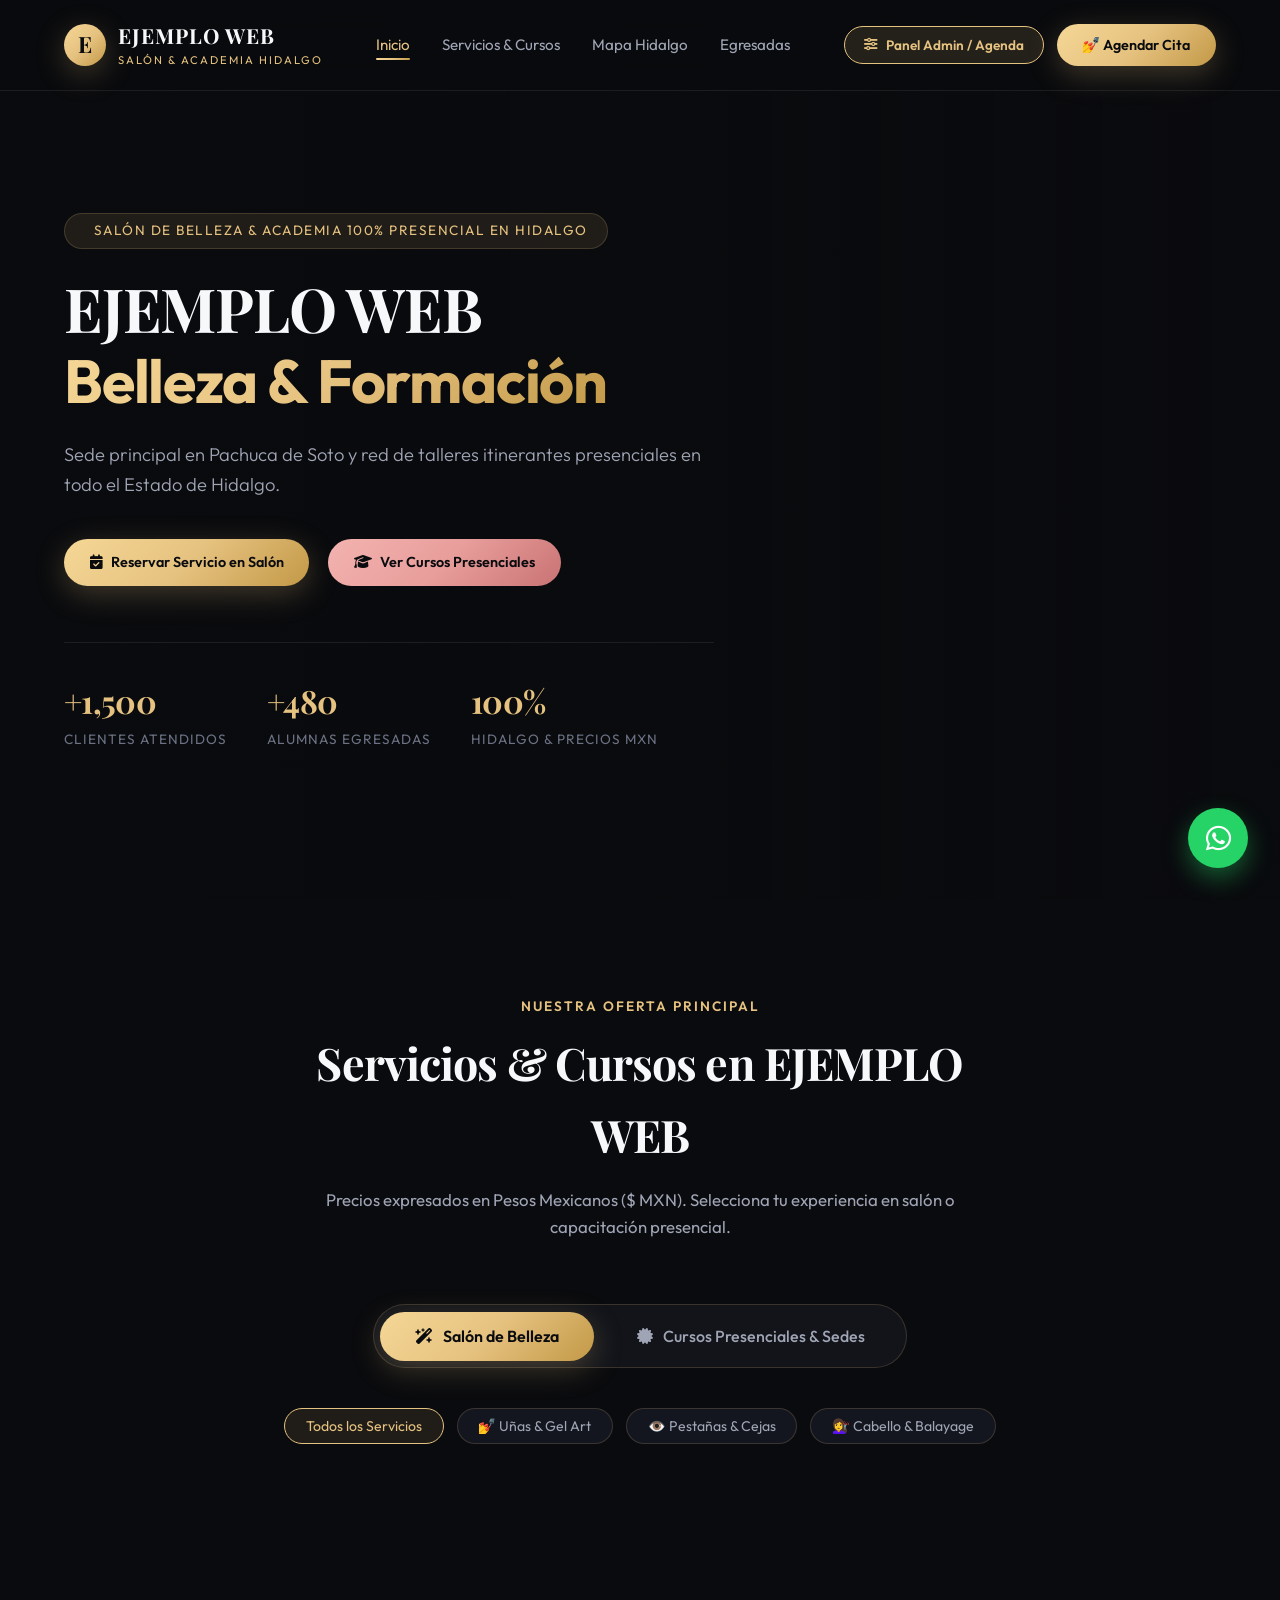
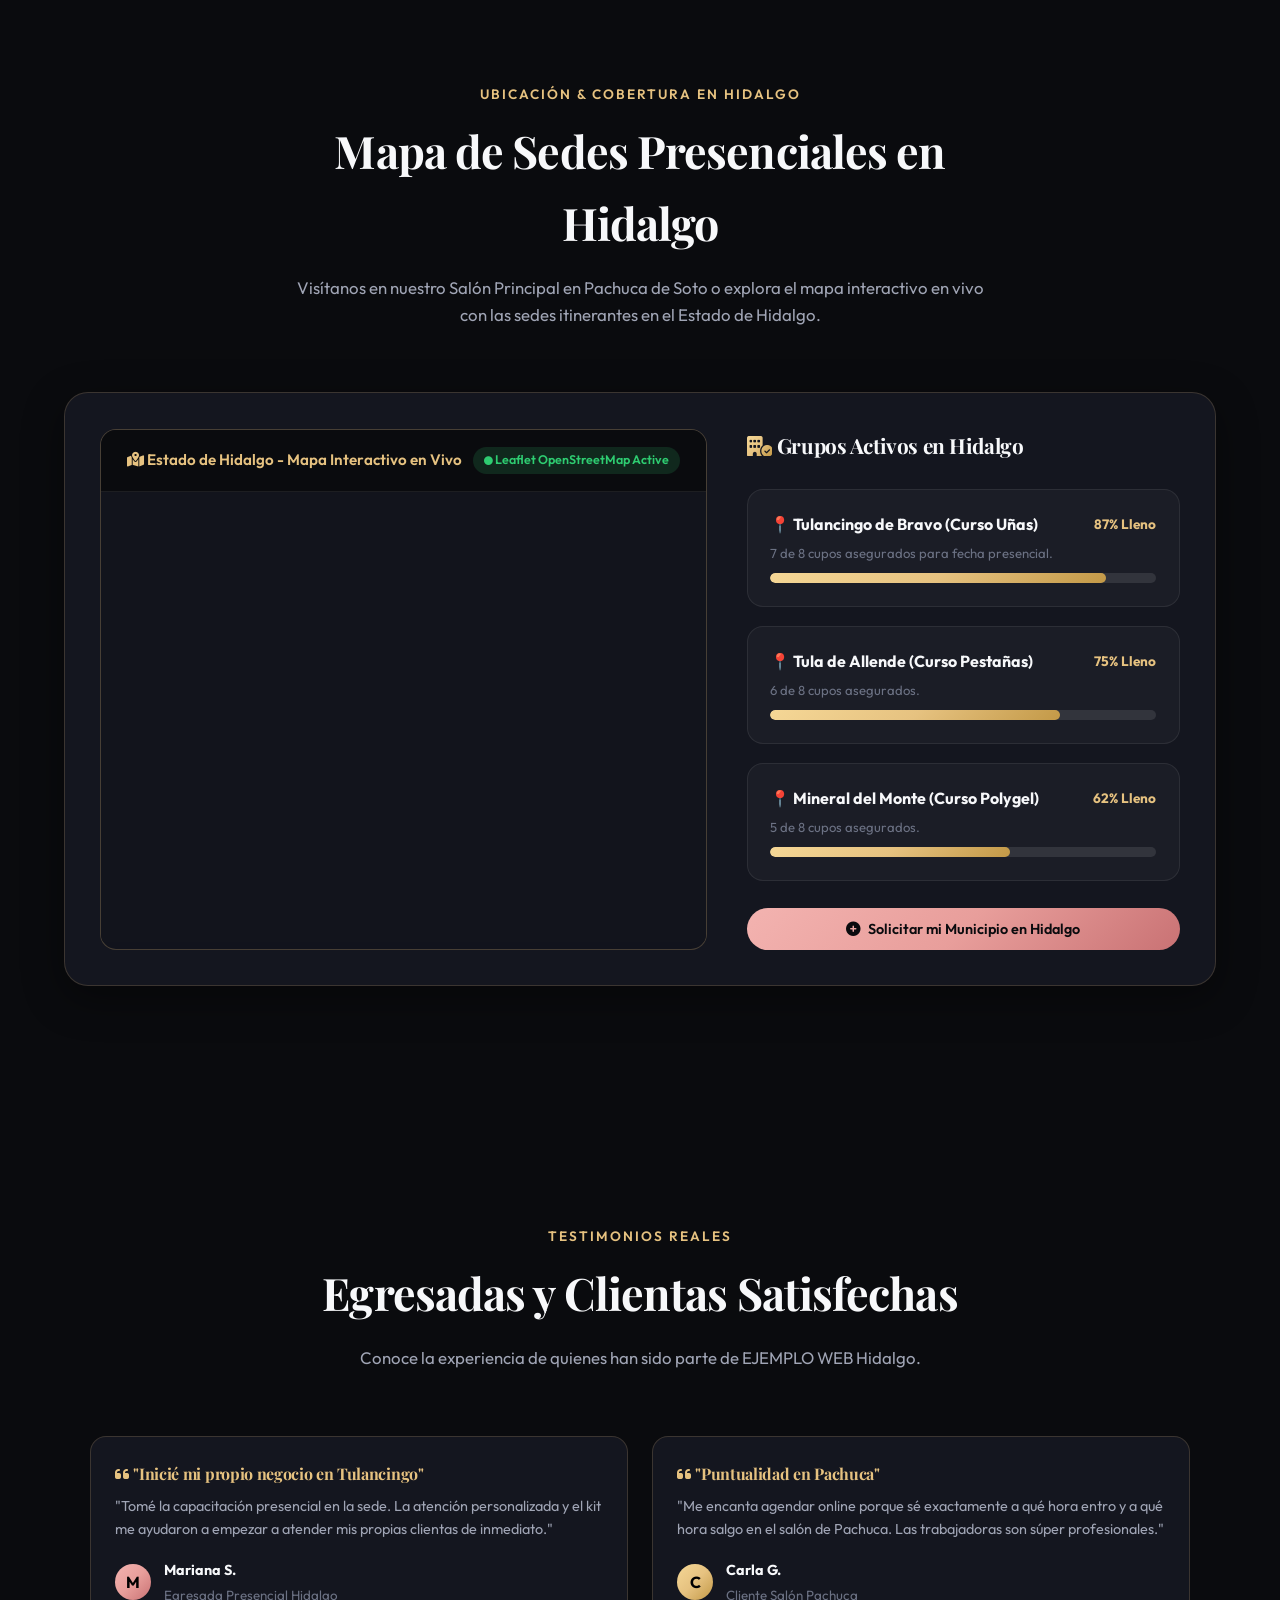
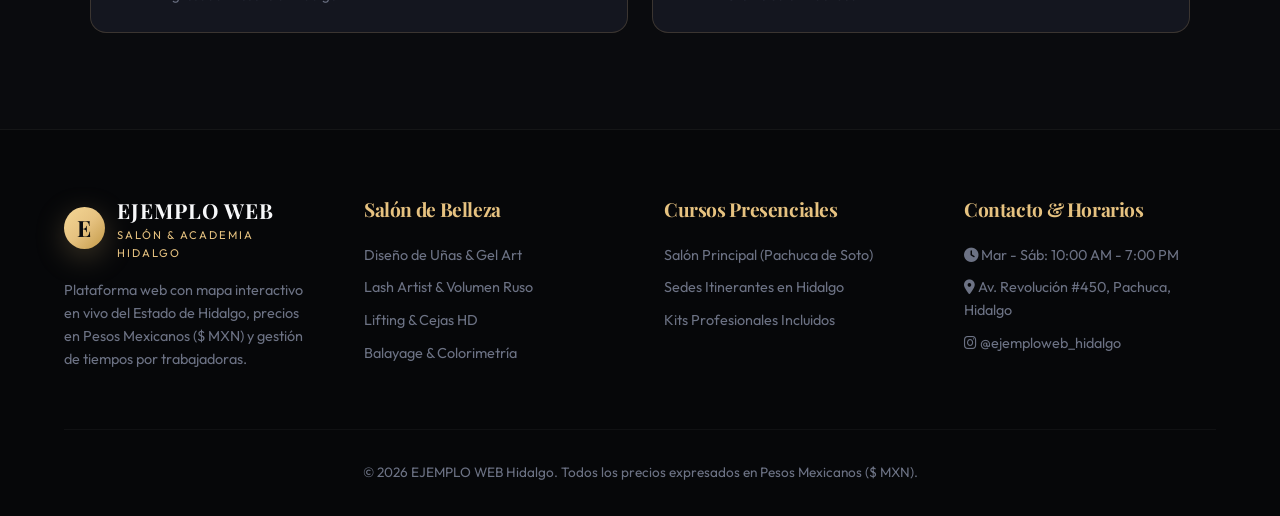
==== index.html @ 9071f8ea "Add files via upload" ====
<!DOCTYPE html>
<html lang="es">
<head>
  <meta charset="UTF-8">
  <meta name="viewport" content="width=device-width, initial-scale=1.0">
  <title>EJEMPLO WEB | Salón de Belleza & Academia Presencial en Hidalgo</title>
  <meta name="description" content="EJEMPLO WEB: Salón de belleza de alta gama, gestión de sucursales, trabajadoras por horarios y agenda autoadministrable en Hidalgo, México.">
  <link rel="stylesheet" href="styles.css">
  <!-- FontAwesome Icons -->
  <link rel="stylesheet" href="https://cdnjs.cloudflare.com/ajax/libs/font-awesome/6.4.0/css/all.min.css">
  <!-- Leaflet.js Real Interactive Maps -->
  <link rel="stylesheet" href="https://unpkg.com/leaflet@1.9.4/dist/leaflet.css" />
  <script src="https://unpkg.com/leaflet@1.9.4/dist/leaflet.js"></script>
</head>
<body>

  <!-- Header & Navigation -->
  <nav class="navbar">
    <a href="#" class="logo-container">
      <div class="logo-icon">E</div>
      <div class="logo-text">
        <span class="brand-name">EJEMPLO WEB</span>
        <span class="brand-sub">Salón & Academia Hidalgo</span>
      </div>
    </a>
    
    <ul class="nav-links">
      <li><a href="#experiencia" class="nav-link active">Inicio</a></li>
      <li><a href="#oferta" class="nav-link">Servicios & Cursos</a></li>
      <li><a href="#sedes" class="nav-link">Mapa Hidalgo</a></li>
      <li><a href="#galeria" class="nav-link">Egresadas</a></li>
    </ul>

    <div class="nav-actions">
      <button class="mode-toggle-btn" id="modeToggleBtn">
        <i class="fa-solid fa-sliders"></i> Panel Admin / Agenda
      </button>
      <button class="btn btn-gold" onclick="openBookModal()">💅 Agendar Cita</button>
    </div>
  </nav>

  <!-- Hero Section -->
  <section class="hero" id="experiencia">
    <div class="hero-overlay"></div>
    <div class="hero-content">
      <div class="hero-badge">
        <i class="fa-solid fa-sparkles"></i> Salón de Belleza & Academia 100% Presencial en Hidalgo
      </div>
      <h1 class="hero-title">EJEMPLO WEB <br><span class="text-gradient-gold">Belleza & Formación</span></h1>
      <p class="hero-subtitle">
        Sede principal en Pachuca de Soto y red de talleres itinerantes presenciales en todo el Estado de Hidalgo.
      </p>

      <div class="hero-buttons">
        <a href="#oferta" class="btn btn-gold" onclick="document.querySelector('[data-tab=\'tab-salon\']').click()">
          <i class="fa-solid fa-calendar-check"></i> Reservar Servicio en Salón
        </a>
        <a href="#oferta" class="btn btn-rose" onclick="document.querySelector('[data-tab=\'tab-cursos\']').click()">
          <i class="fa-solid fa-graduation-cap"></i> Ver Cursos Presenciales
        </a>
      </div>

      <div class="hero-stats">
        <div class="stat-item">
          <h3>+1,500</h3>
          <p>Clientes Atendidos</p>
        </div>
        <div class="stat-item">
          <h3>+480</h3>
          <p>Alumnas Egresadas</p>
        </div>
        <div class="stat-item">
          <h3>100%</h3>
          <p>Hidalgo & Precios MXN</p>
        </div>
      </div>
    </div>
  </section>

  <!-- Main Dual Content Section -->
  <section class="section" id="oferta">
    <div class="section-header">
      <span class="section-tag">Nuestra Oferta Principal</span>
      <h2 class="section-title">Servicios & Cursos en EJEMPLO WEB</h2>
      <p class="section-desc">Precios expresados en Pesos Mexicanos ($ MXN). Selecciona tu experiencia en salón o capacitación presencial.</p>
    </div>

    <!-- Dual Switcher Controls -->
    <div class="dual-switcher-container">
      <div class="dual-switcher">
        <button class="switch-btn active" data-tab="tab-salon">
          <i class="fa-solid fa-wand-magic-sparkles"></i> Salón de Belleza
        </button>
        <button class="switch-btn" data-tab="tab-cursos">
          <i class="fa-solid fa-certificate"></i> Cursos Presenciales & Sedes
        </button>
      </div>
    </div>

    <!-- Tab 1: Salón de Belleza -->
    <div class="tab-content active" id="tab-salon">
      
      <!-- Category Filters -->
      <div class="category-filters">
        <button class="filter-chip active" data-cat="all">Todos los Servicios</button>
        <button class="filter-chip" data-cat="unas">💅 Uñas & Gel Art</button>
        <button class="filter-chip" data-cat="pestanas">👁️ Pestañas & Cejas</button>
        <button class="filter-chip" data-cat="cabello">💇‍♀️ Cabello & Balayage</button>
      </div>

      <!-- Rendered Grid Container -->
      <div class="services-grid" id="servicesGridContainer"></div>
    </div>

    <!-- Tab 2: Cursos Presenciales & Sedes -->
    <div class="tab-content" id="tab-cursos">
      <div class="courses-grid">
        
        <!-- Course Card 1 -->
        <div class="course-card">
          <div class="course-thumb">
            <img src="images/course_nails.jpg" alt="Curso de Uñas Esculpidas">
            <span class="course-badge-presencial"><i class="fa-solid fa-users"></i> 100% Presencial</span>
          </div>
          <div class="course-content">
            <h3 class="course-title">Master en Uñas Esculpidas & Polygel</h3>
            <p class="course-desc">Aprende desde cero la estructura perfecta, manicura rusa, control de producto y nail art de tendencia con práctica en modelo real.</p>
            
            <ul class="course-features">
              <li><i class="fa-solid fa-check"></i> <strong>Inversión:</strong> $3,500 MXN (Incluye Kit Completo)</li>
              <li><i class="fa-solid fa-clock"></i> <strong>Duración:</strong> 2 Días (16 Horas intensivas)</li>
              <li><i class="fa-solid fa-certificate"></i> <strong>Certificado:</strong> Aval con validez curricular</li>
              <li><i class="fa-solid fa-location-dot"></i> <strong>Salón Pachuca:</strong> Próximo 12 y 13 de Agosto</li>
            </ul>

            <div class="course-footer">
              <div class="course-actions">
                <button class="btn btn-gold" onclick="openCourseModal('Master en Uñas Esculpidas & Polygel')">
                  <i class="fa-solid fa-ticket"></i> Reservar Salón
                </button>
                <button class="btn btn-outline" onclick="openCityModal()">
                  <i class="fa-solid fa-map-pin"></i> Pedir en mi Municipio
                </button>
              </div>
            </div>
          </div>
        </div>

        <!-- Course Card 2 -->
        <div class="course-card">
          <div class="course-thumb">
            <img src="images/course_lashes.jpg" alt="Masterclass Pestañas y Cejas">
            <span class="course-badge-presencial"><i class="fa-solid fa-users"></i> 100% Presencial</span>
          </div>
          <div class="course-content">
            <h3 class="course-title">Lash Artist & Brow Mastery</h3>
            <p class="course-desc">Técnica clásica 1 a 1, Volumen Ruso, visagismo de cejas y laminado. Práctica supervisada directamente por la instructora máster.</p>
            
            <ul class="course-features">
              <li><i class="fa-solid fa-check"></i> <strong>Inversión:</strong> $2,800 MXN (Incluye Kit Pro)</li>
              <li><i class="fa-solid fa-clock"></i> <strong>Duración:</strong> 1 Día intensivo (9 Horas)</li>
              <li><i class="fa-solid fa-certificate"></i> <strong>Certificado:</strong> Diploma de Especialización</li>
              <li><i class="fa-solid fa-location-dot"></i> <strong>Salón Pachuca:</strong> Próximo 19 de Agosto</li>
            </ul>

            <div class="course-footer">
              <div class="course-actions">
                <button class="btn btn-gold" onclick="openCourseModal('Lash Artist & Brow Mastery')">
                  <i class="fa-solid fa-ticket"></i> Reservar Salón
                </button>
                <button class="btn btn-outline" onclick="openCityModal()">
                  <i class="fa-solid fa-map-pin"></i> Pedir en mi Municipio
                </button>
              </div>
            </div>
          </div>
        </div>

      </div>

    </div>
  </section>

  <!-- Interactive Map Section -->
  <section class="section" id="sedes">
    <div class="section-header">
      <span class="section-tag">Ubicación & Cobertura en Hidalgo</span>
      <h2 class="section-title">Mapa de Sedes Presenciales en Hidalgo</h2>
      <p class="section-desc">Visítanos en nuestro Salón Principal en Pachuca de Soto o explora el mapa interactivo en vivo con las sedes itinerantes en el Estado de Hidalgo.</p>
    </div>

    <div class="sedes-container">
      <div class="map-visual-card">
        <div class="map-header-bar">
          <span style="font-weight: 600; font-size: 0.95rem; color: var(--accent-gold);">
            <i class="fa-solid fa-map-location-dot"></i> Estado de Hidalgo - Mapa Interactivo en Vivo
          </span>
          <span style="font-size: 0.78rem; background: rgba(46, 204, 113, 0.15); color: #2ecc71; padding: 0.2rem 0.7rem; border-radius: 999px; font-weight: 600;">
            <i class="fa-solid fa-circle" style="font-size: 0.55rem;"></i> Leaflet OpenStreetMap Active
          </span>
        </div>

        <div id="hidalgoMap"></div>
      </div>

      <div class="sedes-list-panel">
        <h3 style="font-size: 1.3rem; margin-bottom: 0.5rem;"><i class="fa-solid fa-building-circle-check text-gradient-gold"></i> Grupos Activos en Hidalgo</h3>
        
        <div class="sede-card-item">
          <div style="display: flex; justify-content: space-between; align-items: center;">
            <strong>📍 Tulancingo de Bravo (Curso Uñas)</strong>
            <span style="color: var(--accent-gold); font-size: 0.85rem; font-weight: 700;">87% Lleno</span>
          </div>
          <p style="font-size: 0.82rem; color: var(--text-muted); margin-top: 0.3rem;">7 de 8 cupos asegurados para fecha presencial.</p>
          <div class="progress-bar-bg">
            <div class="progress-bar-fill" style="width: 87%;"></div>
          </div>
        </div>

        <div class="sede-card-item">
          <div style="display: flex; justify-content: space-between; align-items: center;">
            <strong>📍 Tula de Allende (Curso Pestañas)</strong>
            <span style="color: var(--accent-gold); font-size: 0.85rem; font-weight: 700;">75% Lleno</span>
          </div>
          <p style="font-size: 0.82rem; color: var(--text-muted); margin-top: 0.3rem;">6 de 8 cupos asegurados.</p>
          <div class="progress-bar-bg">
            <div class="progress-bar-fill" style="width: 75%;"></div>
          </div>
        </div>

        <div class="sede-card-item">
          <div style="display: flex; justify-content: space-between; align-items: center;">
            <strong>📍 Mineral del Monte (Curso Polygel)</strong>
            <span style="color: var(--accent-gold); font-size: 0.85rem; font-weight: 700;">62% Lleno</span>
          </div>
          <p style="font-size: 0.82rem; color: var(--text-muted); margin-top: 0.3rem;">5 de 8 cupos asegurados.</p>
          <div class="progress-bar-bg">
            <div class="progress-bar-fill" style="width: 62%;"></div>
          </div>
        </div>

        <button class="btn btn-rose" onclick="openCityModal()" style="width: 100%; justify-content: center; margin-top: 0.5rem;">
          <i class="fa-solid fa-plus-circle"></i> Solicitar mi Municipio en Hidalgo
        </button>
      </div>
    </div>
  </section>

  <!-- Gallery / Egresadas Showcase -->
  <section class="section before-after-section" id="galeria">
    <div class="section-header">
      <span class="section-tag">Testimonios Reales</span>
      <h2 class="section-title">Egresadas y Clientas Satisfechas</h2>
      <p class="section-desc">Conoce la experiencia de quienes han sido parte de EJEMPLO WEB Hidalgo.</p>
    </div>

    <div style="display: grid; grid-template-columns: repeat(auto-fit, minmax(280px, 1fr)); gap: 1.5rem; max-width: 1100px; margin: 0 auto;">
      <div style="background: var(--bg-card); border-radius: 16px; padding: 1.5rem; border: 1px solid var(--border-light);">
        <h4 style="color: var(--accent-gold); margin-bottom: 0.5rem;"><i class="fa-solid fa-quote-left"></i> "Inicié mi propio negocio en Tulancingo"</h4>
        <p style="font-size: 0.9rem; color: var(--text-secondary); margin-bottom: 1rem;">"Tomé la capacitación presencial en la sede. La atención personalizada y el kit me ayudaron a empezar a atender mis propias clientas de inmediato."</p>
        <div style="display: flex; align-items: center; gap: 0.8rem;">
          <div style="width: 36px; height: 36px; border-radius: 50%; background: var(--gradient-rose); display: flex; align-items: center; justify-content: center; font-weight: bold; color: #000;">M</div>
          <div>
            <strong style="font-size: 0.9rem;">Mariana S.</strong><br>
            <small style="color: var(--text-muted);">Egresada Presencial Hidalgo</small>
          </div>
        </div>
      </div>

      <div style="background: var(--bg-card); border-radius: 16px; padding: 1.5rem; border: 1px solid var(--border-light);">
        <h4 style="color: var(--accent-gold); margin-bottom: 0.5rem;"><i class="fa-solid fa-quote-left"></i> "Puntualidad en Pachuca"</h4>
        <p style="font-size: 0.9rem; color: var(--text-secondary); margin-bottom: 1rem;">"Me encanta agendar online porque sé exactamente a qué hora entro y a qué hora salgo en el salón de Pachuca. Las trabajadoras son súper profesionales."</p>
        <div style="display: flex; align-items: center; gap: 0.8rem;">
          <div style="width: 36px; height: 36px; border-radius: 50%; background: var(--gradient-gold); display: flex; align-items: center; justify-content: center; font-weight: bold; color: #000;">C</div>
          <div>
            <strong style="font-size: 0.9rem;">Carla G.</strong><br>
            <small style="color: var(--text-muted);">Cliente Salón Pachuca</small>
          </div>
        </div>
      </div>
    </div>
  </section>

  <!-- AUTO-MANAGED ADMIN PANEL -->
  <div class="admin-panel-section" id="panelAdmin">
    
    <div class="admin-top-banner">
      <div>
        <span class="section-tag" style="margin-bottom: 0.2rem;">Panel de Control Autoadministrable</span>
        <h2><i class="fa-solid fa-chart-pie text-gradient-gold"></i> Dashboard Integral del Negocio</h2>
        <p>Control de citas, estado de sucursales, turnos de trabajadoras y configuración de catálogo de servicios.</p>
      </div>
      <button class="btn btn-gold" onclick="document.getElementById('modeToggleBtn').click()">
        <i class="fa-solid fa-store"></i> Regresar al Sitio Cliente
      </button>
    </div>

    <!-- Admin Stats Grid -->
    <div class="admin-stats-grid">
      <div class="admin-stat-card">
        <div class="stat-icon-box"><i class="fa-solid fa-calendar-check"></i></div>
        <div>
          <h3 id="adminTotalBookings">0</h3>
          <p style="font-size: 0.85rem; color: var(--text-muted);">Citas Agendadas</p>
        </div>
      </div>
      
      <div class="admin-stat-card">
        <div class="stat-icon-box"><i class="fa-solid fa-coins"></i></div>
        <div>
          <h3 id="adminTotalRevenue" style="color: var(--accent-gold);">$0 MXN</h3>
          <p style="font-size: 0.85rem; color: var(--text-muted);">Ingresos Estimados ($ MXN)</p>
        </div>
      </div>

      <div class="admin-stat-card">
        <div class="stat-icon-box"><i class="fa-solid fa-store"></i></div>
        <div>
          <h3 id="adminTotalSucursales" style="color: var(--accent-green);">0</h3>
          <p style="font-size: 0.85rem; color: var(--text-muted);">Sucursales Activas</p>
        </div>
      </div>

      <div class="admin-stat-card">
        <div class="stat-icon-box"><i class="fa-solid fa-users"></i></div>
        <div>
          <h3 id="adminTotalWorkers" style="color: #3498db;">0</h3>
          <p style="font-size: 0.85rem; color: var(--text-muted);">Trabajadoras Activas</p>
        </div>
      </div>

      <div class="admin-stat-card">
        <div class="stat-icon-box"><i class="fa-solid fa-wand-magic-sparkles"></i></div>
        <div>
          <h3 id="adminTotalServices" style="color: var(--accent-rose);">0</h3>
          <p style="font-size: 0.85rem; color: var(--text-muted);">Servicios Configurados</p>
        </div>
      </div>
    </div>

    <!-- Admin Layout Grid -->
    <div class="admin-grid-layout">
      
      <!-- Agenda Table Card (Date formatted dd/mm) -->
      <div class="admin-card-box">
        <div class="admin-card-header">
          <h3><i class="fa-solid fa-list-check text-gradient-gold"></i> Agenda Autoadministrable de Citas</h3>
          <span style="font-size: 0.85rem; color: var(--text-muted);"><i class="fa-solid fa-shield-halved"></i> Prevención de empalmes activada</span>
        </div>

        <div class="table-responsive">
          <table class="admin-table">
            <thead>
              <tr>
                <th>Cliente</th>
                <th>Sucursal</th>
                <th>Servicio</th>
                <th>Fecha (DD/MM)</th>
                <th>Horario & Duración</th>
                <th>Trabajadora Asignada</th>
                <th>Cambiar Estatus</th>
                <th>Eliminar</th>
              </tr>
            </thead>
            <tbody id="adminAgendaTableBody">
              <!-- Rendered dynamically -->
            </tbody>
          </table>
        </div>
      </div>

      <!-- Sucursales Section (WITHOUT Phone Number) -->
      <div class="admin-card-box">
        <div class="admin-card-header">
          <h3><i class="fa-solid fa-store text-gradient-gold"></i> Red de Sucursales (Editables en Tiempo Real)</h3>
          <span style="font-size: 0.85rem; color: var(--text-muted);">Indicador Abierto / Cerrado en Vivo</span>
        </div>

        <div class="table-responsive" style="margin-bottom: 2.5rem;">
          <table class="admin-table">
            <thead>
              <tr>
                <th>ID</th>
                <th>Nombre Sucursal</th>
                <th>Domicilio</th>
                <th>Horario Atención</th>
                <th>Encargada</th>
                <th>Horario Vivo</th>
                <th>Estatus</th>
                <th>Eliminar</th>
              </tr>
            </thead>
            <tbody id="adminSucursalesTableBody">
              <!-- Rendered dynamically -->
            </tbody>
          </table>
        </div>

        <!-- Form Directly Below Red de Sucursales (WITHOUT Phone Field) -->
        <h4 style="margin-bottom: 1rem; color: var(--accent-gold);"><i class="fa-solid fa-plus-circle"></i> Registrar Nueva Sucursal</h4>
        <form id="newBranchForm" style="display: grid; grid-template-columns: repeat(auto-fit, minmax(200px, 1fr)); gap: 1.2rem;">
          <div class="form-group">
            <label>Nombre de la Sucursal</label>
            <input type="text" class="form-control" id="newBranchName" placeholder="Ej. Sucursal Pachuca Sur" required>
          </div>

          <div class="form-group">
            <label>Domicilio Completo</label>
            <input type="text" class="form-control" id="newBranchAddress" placeholder="Calle, Número, Col. Centro, Pachuca" required>
          </div>

          <div class="form-group">
            <label>Hora Apertura</label>
            <input type="text" class="form-control" id="newBranchOpen" value="10:00" placeholder="10:00" required>
          </div>

          <div class="form-group">
            <label>Hora Cierre</label>
            <input type="text" class="form-control" id="newBranchClose" value="19:00" placeholder="19:00" required>
          </div>

          <div class="form-group">
            <label>Encargada / Gerente</label>
            <input type="text" class="form-control" id="newBranchManager" placeholder="Nombre de encargada" required>
          </div>

          <div class="form-group" style="grid-column: 1 / -1;">
            <button type="submit" class="btn btn-gold" style="width: 100%; justify-content: center;">
              <i class="fa-solid fa-floppy-disk"></i> Guardar Nueva Sucursal
            </button>
          </div>
        </form>
      </div>

      <!-- Workers Management Section (WITH 7 Days Checkboxes) -->
      <div class="admin-card-box">
        <div class="admin-card-header">
          <h3><i class="fa-solid fa-users-gear text-gradient-rose"></i> Equipo de Trabajadoras (Casillas de Días & Horarios)</h3>
          <span style="font-size: 0.85rem; color: var(--text-muted);">Reasignación Automática de Citas</span>
        </div>

        <div class="table-responsive" style="margin-bottom: 2.5rem;">
          <table class="admin-table">
            <thead>
              <tr>
                <th>ID</th>
                <th>Nombre Trabajadora</th>
                <th>Días Disponibles (Marca las casillas)</th>
                <th>Turno de Trabajo</th>
                <th>Estatus</th>
                <th>Eliminar</th>
              </tr>
            </thead>
            <tbody id="adminWorkersTableBody">
              <!-- Rendered dynamically -->
            </tbody>
          </table>
        </div>

        <!-- Form Directly Below Workers Table (WITH 7 Days Checkboxes) -->
        <h4 style="margin-bottom: 1rem; color: var(--accent-gold);"><i class="fa-solid fa-user-plus"></i> Registrar Nueva Trabajadora</h4>
        <form id="newWorkerForm" style="display: grid; grid-template-columns: repeat(auto-fit, minmax(200px, 1fr)); gap: 1.2rem;">
          <div class="form-group">
            <label>Nombre Completo</label>
            <input type="text" class="form-control" id="newWorkerName" placeholder="Ej. Ana Martínez" required>
          </div>

          <div class="form-group" style="grid-column: span 2;">
            <label>Días Disponibles (Selecciona los días)</label>
            <div class="days-checkbox-group">
              <label class="day-checkbox-item"><input type="checkbox" id="newW_day_lun"> Lun</label>
              <label class="day-checkbox-item"><input type="checkbox" id="newW_day_mar" checked> Mar</label>
              <label class="day-checkbox-item"><input type="checkbox" id="newW_day_mie" checked> Mié</label>
              <label class="day-checkbox-item"><input type="checkbox" id="newW_day_jue" checked> Jue</label>
              <label class="day-checkbox-item"><input type="checkbox" id="newW_day_vie" checked> Vie</label>
              <label class="day-checkbox-item"><input type="checkbox" id="newW_day_sab" checked> Sáb</label>
              <label class="day-checkbox-item"><input type="checkbox" id="newW_day_dom"> Dom</label>
            </div>
          </div>
          
          <div class="form-group">
            <label>Hora Inicio Turno</label>
            <input type="text" class="form-control" id="newWorkerStart" value="10:00" placeholder="10:00" required>
          </div>

          <div class="form-group">
            <label>Hora Fin Turno</label>
            <input type="text" class="form-control" id="newWorkerEnd" value="19:00" placeholder="19:00" required>
          </div>

          <div class="form-group" style="grid-column: 1 / -1;">
            <button type="submit" class="btn btn-gold" style="width: 100%; justify-content: center;">
              <i class="fa-solid fa-floppy-disk"></i> Guardar Trabajadora
            </button>
          </div>
        </form>
      </div>

      <!-- Service Configuration Box -->
      <div class="admin-card-box">
        <div class="admin-card-header">
          <h3><i class="fa-solid fa-sliders text-gradient-gold"></i> Configuración Integral de Servicios & Mostrar/Ocultar</h3>
          <span style="font-size: 0.85rem; color: var(--text-muted);">Asignación de personal por servicio</span>
        </div>

        <p style="font-size: 0.88rem; color: var(--text-secondary); margin-bottom: 1.5rem;">
          Marca qué trabajadoras están capacitadas para realizar cada servicio. El sistema evaluará su disponibilidad y reasignará automáticamente las citas. Utiliza el botón <strong>Mostrar / Ocultar</strong> para cambiar la visibilidad del servicio en el sitio cliente.
        </p>

        <div class="table-responsive" style="margin-bottom: 2.5rem;">
          <table class="admin-table">
            <thead>
              <tr>
                <th>Servicio</th>
                <th>Precio ($ MXN)</th>
                <th>Duración (Min)</th>
                <th>Trabajadoras Asignadas</th>
                <th>Visibilidad</th>
                <th>Eliminar</th>
              </tr>
            </thead>
            <tbody id="adminServicesTableBody">
              <!-- Rendered dynamically -->
            </tbody>
          </table>
        </div>

        <!-- Form to Add New Service -->
        <h4 style="margin-bottom: 1rem; color: var(--accent-gold);"><i class="fa-solid fa-plus-circle"></i> Agregar Nuevo Servicio al Catálogo</h4>
        <form id="newServiceForm" style="display: grid; grid-template-columns: repeat(auto-fit, minmax(200px, 1fr)); gap: 1.2rem;">
          <div class="form-group">
            <label>Nombre del Servicio</label>
            <input type="text" class="form-control" id="newSrvName" placeholder="Ej. Pedicura Spa VIP" required>
          </div>

          <div class="form-group">
            <label>Categoría</label>
            <select class="form-control" id="newSrvCategory" required>
              <option value="unas">💅 Uñas & Gel Art</option>
              <option value="pestanas">👁️ Pestañas & Cejas</option>
              <option value="cabello">💇‍♀️ Cabello & Balayage</option>
            </select>
          </div>
          
          <div class="form-group">
            <label>Precio ($ MXN)</label>
            <input type="number" class="form-control" id="newSrvPrice" placeholder="500" required>
          </div>

          <div class="form-group">
            <label>Duración (Minutos)</label>
            <input type="number" class="form-control" id="newSrvDuration" placeholder="60" required>
          </div>

          <div class="form-group">
            <label>Emoji / Icono</label>
            <input type="text" class="form-control" id="newSrvIcon" value="💅" required>
          </div>

          <div class="form-group" style="grid-column: 1 / -1;">
            <button type="submit" class="btn btn-gold" style="width: 100%; justify-content: center;">
              <i class="fa-solid fa-floppy-disk"></i> Guardar Nuevo Servicio
            </button>
          </div>
        </form>

      </div>

    </div>
  </div>

  <!-- Modal 1: Agendar Cita en Salón -->
  <div class="modal-overlay" id="bookModal">
    <div class="modal-card">
      <button class="modal-close">&times;</button>
      <div class="modal-header">
        <h3 class="text-gradient-gold">Agendar Cita en Salón ($ MXN)</h3>
        <p>El sistema asigna automáticamente a una trabajadora libre especializada en tu servicio.</p>
      </div>

      <form id="appointmentForm">
        <div class="form-group">
          <label>Nombre Completo</label>
          <input type="text" class="form-control" id="clientName" placeholder="Tu nombre" required>
        </div>

        <div class="form-group">
          <label>Selecciona Sucursal</label>
          <select class="form-control" id="branchSelect" required>
            <!-- Populated dynamically -->
          </select>
        </div>

        <div class="form-group">
          <label>Servicio Deseado (Precios en $ MXN)</label>
          <select class="form-control" id="serviceSelect" required>
            <!-- Populated dynamically -->
          </select>
        </div>

        <div class="form-group">
          <label>Fecha de la Cita</label>
          <input type="date" class="form-control" id="appointmentDate" required>
        </div>

        <div class="form-group">
          <label>Horarios Disponibles:</label>
          <div class="time-slot-picker" id="timeSlotsContainer">
            <!-- Rendered dynamically -->
          </div>
        </div>

        <button type="submit" class="btn btn-gold" style="width: 100%; justify-content: center; margin-top: 1.5rem;">
          <i class="fa-brands fa-whatsapp"></i> Confirmar Cita por WhatsApp
        </button>
      </form>
    </div>
  </div>

  <!-- Modal 2: Reservar Cupo Curso Presencial -->
  <div class="modal-overlay" id="courseModal">
    <div class="modal-card">
      <button class="modal-close">&times;</button>
      <div class="modal-header">
        <h3 class="text-gradient-gold">Reserva de Cupo Presencial (Hidalgo)</h3>
        <p>Asegura tu lugar en nuestros talleres prácticos en el Estado de Hidalgo.</p>
      </div>

      <form id="courseForm">
        <div class="form-group">
          <label>Nombre de la Estudiante</label>
          <input type="text" class="form-control" id="studentName" placeholder="Tu nombre completo" required>
        </div>

        <div class="form-group">
          <label>Curso de Interés</label>
          <select class="form-control" id="courseSelect" required>
            <option value="Master en Uñas Esculpidas & Polygel ($3,500 MXN)">Master en Uñas Esculpidas & Polygel ($3,500 MXN)</option>
            <option value="Lash Artist & Brow Mastery ($2,800 MXN)">Lash Artist & Brow Mastery ($2,800 MXN)</option>
          </select>
        </div>

        <div class="form-group">
          <label>Ubicación / Sede en Hidalgo</label>
          <select class="form-control" id="courseLocationSelect" required>
            <option value="Salón Principal Pachuca">Salón Principal Pachuca</option>
            <option value="Sede Tulancingo, Hgo.">Sede Tulancingo, Hgo.</option>
            <option value="Sede Tula de Allende, Hgo.">Sede Tula de Allende, Hgo.</option>
            <option value="Sede Mineral del Monte, Hgo.">Sede Mineral del Monte, Hgo.</option>
          </select>
        </div>

        <button type="submit" class="btn btn-gold" style="width: 100%; justify-content: center; margin-top: 1rem;">
          <i class="fa-brands fa-whatsapp"></i> Apartar Lugar por WhatsApp
        </button>
      </form>
    </div>
  </div>

  <!-- Modal 3: Solicitar Sede en Otra Ciudad -->
  <div class="modal-overlay" id="cityModal">
    <div class="modal-card">
      <button class="modal-close">&times;</button>
      <div class="modal-header">
        <h3 class="text-gradient-rose">Solicitar Curso en Mi Municipio (Hidalgo)</h3>
        <p>Llevamos la formación 100% presencial de EJEMPLO WEB a tu localidad.</p>
      </div>

      <form id="cityForm">
        <div class="form-group">
          <label>Tu Nombre</label>
          <input type="text" class="form-control" id="reqName" placeholder="Nombre completo" required>
        </div>

        <div class="form-group">
          <label>Municipio o Localidad en Hidalgo</label>
          <input type="text" class="form-control" id="reqCity" placeholder="Ej. Tulancingo / Tula / Mineral de la Reforma / Actopan" required>
        </div>

        <div class="form-group">
          <label>Curso que deseas</label>
          <select class="form-control" id="reqCourseSelect" required>
            <option value="Master en Uñas Esculpidas">Master en Uñas Esculpidas</option>
            <option value="Lash Artist & Brow Mastery">Lash Artist & Brow Mastery</option>
          </select>
        </div>

        <div class="form-group">
          <label>Número de personas interesadas (Aprox)</label>
          <select class="form-control" id="reqGroupSize" required>
            <option value="1 a 3 personas">Solo yo / 1 a 3 amigas</option>
            <option value="4 a 6 personas">Grupo de 4 a 6 personas</option>
            <option value="7+ personas">Grupo grande (7+ personas)</option>
          </select>
        </div>

        <button type="submit" class="btn btn-rose" style="width: 100%; justify-content: center; margin-top: 1rem;">
          <i class="fa-solid fa-paper-plane"></i> Enviar Solicitud de Grupo
        </button>
      </form>
    </div>
  </div>

  <!-- Floating WhatsApp Widget -->
  <div class="whatsapp-widget">
    <div class="wa-menu" id="waMenu">
      <a href="#" class="wa-option" onclick="openBookModal()">
        <i class="fa-solid fa-spa"></i> Agendar Cita en Pachuca ($ MXN)
      </a>
      <a href="#" class="wa-option" onclick="openCourseModal()">
        <i class="fa-solid fa-graduation-cap"></i> Información Cursos Presenciales
      </a>
      <a href="#" class="wa-option" onclick="openCityModal()">
        <i class="fa-solid fa-location-dot"></i> Solicitar Curso en mi Municipio
      </a>
    </div>
    <button class="wa-btn" id="waBtn" title="Contacto WhatsApp">
      <i class="fa-brands fa-whatsapp"></i>
    </button>
  </div>

  <!-- Toast Notification Container -->
  <div class="toast" id="toastNotification">
    <i class="fa-solid fa-circle-check text-gradient-gold" style="font-size: 1.4rem;"></i>
    <span id="toastMessage">¡Acción realizada con éxito!</span>
  </div>

  <!-- Footer -->
  <footer>
    <div class="footer-grid">
      <div class="footer-col">
        <a href="#" class="logo-container" style="margin-bottom: 1rem;">
          <div class="logo-icon">E</div>
          <div class="logo-text">
            <span class="brand-name">EJEMPLO WEB</span>
            <span class="brand-sub">Salón & Academia Hidalgo</span>
          </div>
        </a>
        <p>Plataforma web con mapa interactivo en vivo del Estado de Hidalgo, precios en Pesos Mexicanos ($ MXN) y gestión de tiempos por trabajadoras.</p>
      </div>

      <div class="footer-col">
        <h4>Salón de Belleza</h4>
        <ul>
          <li>Diseño de Uñas & Gel Art</li>
          <li>Lash Artist & Volumen Ruso</li>
          <li>Lifting & Cejas HD</li>
          <li>Balayage & Colorimetría</li>
        </ul>
      </div>

      <div class="footer-col">
        <h4>Cursos Presenciales</h4>
        <ul>
          <li>Salón Principal (Pachuca de Soto)</li>
          <li>Sedes Itinerantes en Hidalgo</li>
          <li>Kits Profesionales Incluidos</li>
        </ul>
      </div>

      <div class="footer-col">
        <h4>Contacto & Horarios</h4>
        <p><i class="fa-solid fa-clock"></i> Mar - Sáb: 10:00 AM - 7:00 PM</p>
        <p><i class="fa-solid fa-location-dot"></i> Av. Revolución #450, Pachuca, Hidalgo</p>
        <p><i class="fa-brands fa-instagram"></i> @ejemploweb_hidalgo</p>
      </div>
    </div>

    <div class="footer-bottom">
      <p>&copy; 2026 EJEMPLO WEB Hidalgo. Todos los precios expresados en Pesos Mexicanos ($ MXN).</p>
    </div>
  </footer>

  <script src="app.js"></script>
</body>
</html>
---- styles.css ----
/* Modern Luxury Beauty Salon & Academy Design System - EJEMPLO WEB (HIDALGO, MÉXICO) */
@import url('https://fonts.googleapis.com/css2?family=Outfit:wght@300;400;500;600;700&family=Playfair+Display:ital,wght@0,500;0,600;0,700;1,400&display=swap');

:root {
  --bg-primary: #0A0B0E;
  --bg-secondary: #12141A;
  --bg-card: rgba(22, 25, 35, 0.88);
  --bg-card-hover: rgba(30, 34, 48, 0.95);
  
  --accent-gold: #E6C280;
  --accent-gold-light: #F4E2BD;
  --accent-rose: #E89E9B;
  --accent-purple: #9D84B7;
  --accent-green: #2ecc71;
  --accent-red: #e74c3c;
  --accent-blue: #3498db;
  --accent-yellow: #f1c40f;
  
  --text-primary: #F7F8FA;
  --text-secondary: #A0A5B5;
  --text-muted: #6C7284;
  
  --border-light: rgba(230, 194, 128, 0.18);
  --border-glow: rgba(230, 194, 128, 0.4);
  
  --gradient-gold: linear-gradient(135deg, #F5D796 0%, #E6C280 50%, #C39947 100%);
  --gradient-rose: linear-gradient(135deg, #F3B3B0 0%, #E89E9B 50%, #C97274 100%);
  --gradient-dark: linear-gradient(180deg, rgba(10, 11, 14, 0.6) 0%, rgba(10, 11, 14, 0.95) 100%);
  
  --font-heading: 'Playfair Display', serif;
  --font-body: 'Outfit', sans-serif;
  
  --shadow-card: 0 12px 40px rgba(0, 0, 0, 0.4);
  --shadow-gold: 0 8px 30px rgba(230, 194, 128, 0.25);
  --radius-sm: 8px;
  --radius-md: 16px;
  --radius-lg: 24px;
  --radius-pill: 9999px;
  --transition: all 0.3s cubic-bezier(0.4, 0, 0.2, 1);
}

* {
  margin: 0;
  padding: 0;
  box-sizing: border-box;
  font-family: var(--font-body);
}

body {
  background-color: var(--bg-primary);
  color: var(--text-primary);
  line-height: 1.6;
  overflow-x: hidden;
}

/* Custom Scrollbar */
::-webkit-scrollbar {
  width: 8px;
  height: 8px;
}
::-webkit-scrollbar-track {
  background: var(--bg-primary);
}
::-webkit-scrollbar-thumb {
  background: rgba(230, 194, 128, 0.3);
  border-radius: 4px;
}
::-webkit-scrollbar-thumb:hover {
  background: var(--accent-gold);
}

/* Typography */
h1, h2, h3, h4 {
  font-family: var(--font-heading);
  letter-spacing: -0.02em;
}

.text-gradient-gold {
  background: var(--gradient-gold);
  -webkit-background-clip: text;
  -webkit-text-fill-color: transparent;
}

.text-gradient-rose {
  background: var(--gradient-rose);
  -webkit-background-clip: text;
  -webkit-text-fill-color: transparent;
}

/* Fix Dropdown Select & Options High Contrast */
select.form-control, select {
  background-color: #161824 !important;
  color: #F7F8FA !important;
  border: 1px solid var(--border-light) !important;
  border-radius: var(--radius-sm) !important;
  padding: 0.85rem 1.1rem !important;
  appearance: none;
  background-image: url("data:image/svg+xml;charset=UTF-8,%3csvg xmlns='http://www.w3.org/2000/svg' viewBox='0 0 24 24' fill='none' stroke='%23E6C280' stroke-width='2' stroke-linecap='round' stroke-linejoin='round'%3e%3cpolyline points='6 9 12 15 18 9'%3e%3c/polyline%3e%3c/svg%3e") !important;
  background-repeat: no-repeat !important;
  background-position: right 1rem center !important;
  background-size: 1.2em !important;
  cursor: pointer;
}

select.form-control option {
  background-color: #161824 !important;
  color: #F7F8FA !important;
  padding: 0.8rem;
}

select.form-control option:hover, select.form-control option:checked {
  background-color: #252A3B !important;
  color: var(--accent-gold) !important;
}

/* Header & Navbar */
.navbar {
  position: fixed;
  top: 0;
  left: 0;
  width: 100%;
  z-index: 1000;
  padding: 1.2rem 4rem;
  display: flex;
  justify-content: space-between;
  align-items: center;
  background: rgba(10, 11, 14, 0.92);
  backdrop-filter: blur(16px);
  border-bottom: 1px solid rgba(255, 255, 255, 0.08);
  transition: var(--transition);
}

.navbar.scrolled {
  padding: 0.8rem 4rem;
  box-shadow: 0 10px 30px rgba(0, 0, 0, 0.8);
}

.logo-container {
  display: flex;
  align-items: center;
  gap: 0.75rem;
  text-decoration: none;
}

.logo-icon {
  width: 42px;
  height: 42px;
  background: var(--gradient-gold);
  border-radius: 50%;
  display: flex;
  align-items: center;
  justify-content: center;
  font-family: var(--font-heading);
  font-weight: 700;
  font-size: 1.4rem;
  color: #0A0B0E;
  box-shadow: var(--shadow-gold);
}

.logo-text {
  display: flex;
  flex-direction: column;
}

.brand-name {
  font-family: var(--font-heading);
  font-size: 1.3rem;
  font-weight: 700;
  color: var(--text-primary);
  letter-spacing: 1px;
}

.brand-sub {
  font-size: 0.7rem;
  color: var(--accent-gold);
  text-transform: uppercase;
  letter-spacing: 2px;
}

.nav-links {
  display: flex;
  gap: 2rem;
  list-style: none;
  align-items: center;
}

.nav-link {
  color: var(--text-secondary);
  text-decoration: none;
  font-weight: 400;
  font-size: 0.95rem;
  transition: var(--transition);
  position: relative;
}

.nav-link:hover, .nav-link.active {
  color: var(--accent-gold);
}

.nav-link.active::after {
  content: '';
  position: absolute;
  bottom: -6px;
  left: 0;
  width: 100%;
  height: 2px;
  background: var(--gradient-gold);
  border-radius: 2px;
}

.nav-actions {
  display: flex;
  gap: 0.8rem;
  align-items: center;
}

.mode-toggle-btn {
  background: rgba(230, 194, 128, 0.12);
  border: 1px solid var(--accent-gold);
  color: var(--accent-gold);
  padding: 0.55rem 1.2rem;
  border-radius: var(--radius-pill);
  font-size: 0.85rem;
  font-weight: 600;
  cursor: pointer;
  display: flex;
  align-items: center;
  gap: 0.5rem;
  transition: var(--transition);
}

.mode-toggle-btn:hover {
  background: var(--gradient-gold);
  color: #0A0B0E;
  box-shadow: var(--shadow-gold);
}

/* Buttons */
.btn {
  padding: 0.75rem 1.6rem;
  border-radius: var(--radius-pill);
  font-size: 0.9rem;
  font-weight: 500;
  cursor: pointer;
  border: none;
  transition: var(--transition);
  display: inline-flex;
  align-items: center;
  gap: 0.5rem;
  text-decoration: none;
}

.btn-gold {
  background: var(--gradient-gold);
  color: #0A0B0E;
  font-weight: 600;
  box-shadow: var(--shadow-gold);
}

.btn-gold:hover {
  transform: translateY(-2px);
  box-shadow: 0 12px 35px rgba(230, 194, 128, 0.4);
}

.btn-outline {
  background: transparent;
  color: var(--text-primary);
  border: 1px solid var(--border-light);
}

.btn-outline:hover {
  border-color: var(--accent-gold);
  color: var(--accent-gold);
  background: rgba(230, 194, 128, 0.05);
}

.btn-rose {
  background: var(--gradient-rose);
  color: #0A0B0E;
  font-weight: 600;
}

.btn-rose:hover {
  transform: translateY(-2px);
  box-shadow: 0 12px 35px rgba(232, 158, 155, 0.4);
}

/* Hero Section */
.hero {
  min-height: 100vh;
  position: relative;
  display: flex;
  align-items: center;
  padding: 8rem 4rem 4rem 4rem;
  background: url('images/salon_hero.jpg') center/cover no-repeat;
}

.hero-overlay {
  position: absolute;
  top: 0;
  left: 0;
  width: 100%;
  height: 100%;
  background: linear-gradient(90deg, #0A0B0E 0%, rgba(10, 11, 14, 0.88) 55%, rgba(10, 11, 14, 0.4) 100%);
  z-index: 1;
}

.hero-content {
  position: relative;
  z-index: 2;
  max-width: 650px;
}

.hero-badge {
  display: inline-flex;
  align-items: center;
  gap: 0.6rem;
  padding: 0.4rem 1.2rem;
  border-radius: var(--radius-pill);
  background: rgba(230, 194, 128, 0.1);
  border: 1px solid var(--border-light);
  color: var(--accent-gold);
  font-size: 0.85rem;
  text-transform: uppercase;
  letter-spacing: 1.5px;
  margin-bottom: 1.5rem;
}

.hero-title {
  font-size: 3.8rem;
  line-height: 1.15;
  margin-bottom: 1.5rem;
  font-weight: 700;
}

.hero-subtitle {
  font-size: 1.15rem;
  color: var(--text-secondary);
  margin-bottom: 2.5rem;
  font-weight: 300;
}

.hero-buttons {
  display: flex;
  gap: 1.2rem;
  flex-wrap: wrap;
  margin-bottom: 3.5rem;
}

.hero-stats {
  display: flex;
  gap: 2.5rem;
  padding-top: 2rem;
  border-top: 1px solid rgba(255, 255, 255, 0.08);
}

.stat-item h3 {
  font-size: 2rem;
  color: var(--accent-gold);
  margin-bottom: 0.2rem;
}

.stat-item p {
  font-size: 0.85rem;
  color: var(--text-muted);
  text-transform: uppercase;
  letter-spacing: 1px;
}

/* Main Section Layout */
.section {
  padding: 6rem 4rem;
  position: relative;
}

.section-header {
  text-align: center;
  max-width: 700px;
  margin: 0 auto 4rem auto;
}

.section-tag {
  color: var(--accent-gold);
  font-size: 0.85rem;
  text-transform: uppercase;
  letter-spacing: 2px;
  font-weight: 600;
  display: block;
  margin-bottom: 0.6rem;
}

.section-title {
  font-size: 2.8rem;
  margin-bottom: 1rem;
}

.section-desc {
  color: var(--text-secondary);
  font-size: 1.05rem;
}

/* Dual Interactive Switcher */
.dual-switcher-container {
  display: flex;
  justify-content: center;
  margin-bottom: 2.5rem;
}

.dual-switcher {
  background: var(--bg-secondary);
  padding: 0.4rem;
  border-radius: var(--radius-pill);
  border: 1px solid var(--border-light);
  display: flex;
  gap: 0.5rem;
}

.switch-btn {
  padding: 0.9rem 2.2rem;
  border-radius: var(--radius-pill);
  border: none;
  background: transparent;
  color: var(--text-secondary);
  font-size: 1rem;
  font-weight: 500;
  cursor: pointer;
  transition: var(--transition);
  display: flex;
  align-items: center;
  gap: 0.6rem;
}

.switch-btn.active {
  background: var(--gradient-gold);
  color: #0A0B0E;
  font-weight: 600;
  box-shadow: var(--shadow-gold);
}

/* Category Filters */
.category-filters {
  display: flex;
  justify-content: center;
  gap: 0.8rem;
  margin-bottom: 3rem;
  flex-wrap: wrap;
}

.filter-chip {
  padding: 0.5rem 1.3rem;
  border-radius: var(--radius-pill);
  border: 1px solid var(--border-light);
  background: var(--bg-card);
  color: var(--text-secondary);
  font-size: 0.88rem;
  cursor: pointer;
  transition: var(--transition);
}

.filter-chip.active, .filter-chip:hover {
  border-color: var(--accent-gold);
  color: var(--accent-gold);
  background: rgba(230, 194, 128, 0.1);
}

/* Tab Contents */
.tab-content {
  display: none;
  animation: fadeIn 0.4s ease-in-out forwards;
}

.tab-content.active {
  display: block;
}

@keyframes fadeIn {
  from { opacity: 0; transform: translateY(15px); }
  to { opacity: 1; transform: translateY(0); }
}

/* Service Grid (Salón) */
.services-grid {
  display: grid;
  grid-template-columns: repeat(auto-fit, minmax(280px, 1fr));
  gap: 2rem;
}

.service-card {
  background: var(--bg-card);
  backdrop-filter: blur(12px);
  border: 1px solid var(--border-light);
  border-radius: var(--radius-md);
  padding: 2.2rem;
  transition: var(--transition);
  display: flex;
  flex-direction: column;
  justify-content: space-between;
  position: relative;
  overflow: hidden;
}

.service-card:hover {
  transform: translateY(-6px);
  border-color: var(--accent-gold);
  box-shadow: var(--shadow-card);
  background: var(--bg-card-hover);
}

.service-icon {
  font-size: 2.5rem;
  margin-bottom: 1.2rem;
}

.service-title {
  font-size: 1.4rem;
  margin-bottom: 0.5rem;
}

.service-price {
  font-size: 1.3rem;
  color: var(--accent-gold);
  font-weight: 700;
  margin-bottom: 0.8rem;
}

.service-desc {
  color: var(--text-secondary);
  font-size: 0.92rem;
  margin-bottom: 1.5rem;
  flex-grow: 1;
}

.service-meta {
  display: flex;
  justify-content: space-between;
  align-items: center;
  font-size: 0.82rem;
  color: var(--text-muted);
  padding-top: 1rem;
  border-top: 1px solid rgba(255, 255, 255, 0.06);
  margin-bottom: 1.2rem;
}

.duration-badge {
  background: rgba(230, 194, 128, 0.15);
  color: var(--accent-gold);
  padding: 0.25rem 0.65rem;
  border-radius: 6px;
  font-weight: 600;
}

/* Course Cards */
.courses-grid {
  display: grid;
  grid-template-columns: repeat(auto-fit, minmax(350px, 1fr));
  gap: 2.5rem;
}

.course-card {
  background: var(--bg-card);
  border: 1px solid var(--border-light);
  border-radius: var(--radius-md);
  overflow: hidden;
  transition: var(--transition);
  display: flex;
  flex-direction: column;
}

.course-card:hover {
  transform: translateY(-8px);
  border-color: var(--accent-gold);
  box-shadow: var(--shadow-card);
}

.course-thumb {
  height: 220px;
  position: relative;
  overflow: hidden;
}

.course-thumb img {
  width: 100%;
  height: 100%;
  object-fit: cover;
  transition: transform 0.5s ease;
}

.course-card:hover .course-thumb img {
  transform: scale(1.05);
}

.course-badge-presencial {
  position: absolute;
  top: 1rem;
  left: 1rem;
  background: rgba(10, 11, 14, 0.88);
  backdrop-filter: blur(8px);
  border: 1px solid var(--accent-gold);
  color: var(--accent-gold);
  padding: 0.35rem 0.9rem;
  border-radius: var(--radius-pill);
  font-size: 0.78rem;
  font-weight: 600;
  text-transform: uppercase;
}

.course-content {
  padding: 2rem;
  display: flex;
  flex-direction: column;
  flex-grow: 1;
}

.course-title {
  font-size: 1.5rem;
  margin-bottom: 0.6rem;
}

.course-desc {
  color: var(--text-secondary);
  font-size: 0.92rem;
  margin-bottom: 1.5rem;
}

.course-features {
  list-style: none;
  margin-bottom: 1.5rem;
  display: flex;
  flex-direction: column;
  gap: 0.5rem;
}

.course-features li {
  font-size: 0.88rem;
  color: var(--text-primary);
  display: flex;
  align-items: center;
  gap: 0.5rem;
}

.course-features li i {
  color: var(--accent-gold);
}

.course-footer {
  margin-top: auto;
  padding-top: 1.2rem;
  border-top: 1px solid rgba(255, 255, 255, 0.08);
  display: flex;
  flex-direction: column;
  gap: 1rem;
}

.course-actions {
  display: grid;
  grid-template-columns: 1fr 1fr;
  gap: 0.8rem;
}

/* REAL LEAFLET MAP SECTION */
.sedes-container {
  display: grid;
  grid-template-columns: 1.4fr 1fr;
  gap: 2.5rem;
  background: var(--bg-card);
  border: 1px solid var(--border-light);
  border-radius: var(--radius-lg);
  overflow: hidden;
  padding: 2.2rem;
  margin-bottom: 3rem;
  box-shadow: var(--shadow-card);
}

.map-visual-card {
  background: #11131C;
  border-radius: var(--radius-md);
  overflow: hidden;
  border: 1px solid rgba(230, 194, 128, 0.25);
  display: flex;
  flex-direction: column;
}

.map-header-bar {
  padding: 1.1rem 1.6rem;
  background: rgba(10, 11, 14, 0.95);
  display: flex;
  justify-content: space-between;
  align-items: center;
  border-bottom: 1px solid rgba(255, 255, 255, 0.08);
}

#hidalgoMap {
  width: 100%;
  height: 450px;
  z-index: 10;
  background: #12141C;
}

.leaflet-popup-content-wrapper {
  background: #161824 !important;
  color: var(--text-primary) !important;
  border: 1px solid var(--accent-gold) !important;
  border-radius: 12px !important;
  padding: 0.4rem !important;
  box-shadow: 0 10px 30px rgba(0, 0, 0, 0.6) !important;
}

.leaflet-popup-tip {
  background: var(--accent-gold) !important;
}

.custom-map-popup h4 {
  color: var(--accent-gold);
  font-size: 1rem;
  margin-bottom: 0.3rem;
}

.custom-map-popup p {
  font-size: 0.82rem;
  color: var(--text-secondary);
  margin-bottom: 0.4rem;
}

.custom-map-popup .badge {
  background: rgba(46, 204, 113, 0.2);
  color: #2ecc71;
  padding: 0.2rem 0.6rem;
  border-radius: 4px;
  font-size: 0.75rem;
  font-weight: 600;
}

.sedes-list-panel {
  display: flex;
  flex-direction: column;
  gap: 1.2rem;
}

.sede-card-item {
  background: rgba(255, 255, 255, 0.03);
  border: 1px solid rgba(255, 255, 255, 0.08);
  border-radius: var(--radius-md);
  padding: 1.4rem;
  transition: var(--transition);
}

.sede-card-item:hover {
  border-color: var(--accent-gold);
  background: rgba(230, 194, 128, 0.06);
}

.progress-bar-bg {
  height: 10px;
  background: rgba(255, 255, 255, 0.1);
  border-radius: 5px;
  overflow: hidden;
  margin-top: 0.6rem;
}

.progress-bar-fill {
  height: 100%;
  background: var(--gradient-gold);
  border-radius: 5px;
  transition: width 0.6s ease;
}

/* Time Slot Picker */
.time-slot-picker {
  display: grid;
  grid-template-columns: repeat(auto-fill, minmax(130px, 1fr));
  gap: 0.75rem;
  margin-top: 0.8rem;
}

.time-slot-btn {
  padding: 0.75rem;
  border-radius: var(--radius-sm);
  border: 1px solid var(--border-light);
  background: rgba(255, 255, 255, 0.04);
  color: var(--text-primary);
  font-size: 0.88rem;
  cursor: pointer;
  text-align: center;
  transition: var(--transition);
}

.time-slot-btn:hover:not(.disabled) {
  border-color: var(--accent-gold);
  background: rgba(230, 194, 128, 0.15);
}

.time-slot-btn.selected {
  background: var(--gradient-gold);
  color: #0A0B0E;
  font-weight: 600;
  border-color: var(--accent-gold);
}

.time-slot-btn.disabled {
  background: rgba(231, 76, 60, 0.15);
  border-color: rgba(231, 76, 60, 0.4);
  color: #e74c3c;
  cursor: not-allowed;
  opacity: 0.7;
}

/* Days Checkbox Group for Workers */
.days-checkbox-group {
  display: flex;
  flex-wrap: wrap;
  gap: 0.35rem;
  padding: 0.4rem;
  border-radius: var(--radius-sm);
  background: rgba(255, 255, 255, 0.03);
  border: 1px solid rgba(255, 255, 255, 0.08);
}

.day-checkbox-item {
  display: flex;
  align-items: center;
  gap: 0.25rem;
  font-size: 0.75rem;
  color: var(--text-primary);
  background: rgba(255, 255, 255, 0.05);
  padding: 0.2rem 0.5rem;
  border-radius: 4px;
  cursor: pointer;
  user-select: none;
}

.day-checkbox-item:hover {
  background: rgba(230, 194, 128, 0.15);
  color: var(--accent-gold);
}

/* ADMIN PANEL */
.admin-panel-section {
  display: none;
  background: var(--bg-primary);
  padding: 6rem 4rem 6rem 4rem;
  min-height: 100vh;
}

.admin-panel-section.active {
  display: block;
  animation: fadeIn 0.4s ease;
}

.admin-top-banner {
  background: linear-gradient(135deg, rgba(230, 194, 128, 0.12) 0%, rgba(22, 25, 35, 0.95) 100%);
  border: 1px solid var(--border-light);
  border-radius: var(--radius-lg);
  padding: 2rem 2.5rem;
  margin-bottom: 2.5rem;
  display: flex;
  justify-content: space-between;
  align-items: center;
  gap: 1.5rem;
  flex-wrap: wrap;
}

.admin-top-banner h2 {
  font-size: 2.2rem;
  margin-bottom: 0.4rem;
}

.admin-top-banner p {
  color: var(--text-secondary);
  font-size: 0.98rem;
}

.admin-stats-grid {
  display: grid;
  grid-template-columns: repeat(auto-fit, minmax(200px, 1fr));
  gap: 1.5rem;
  margin-bottom: 3rem;
}

.admin-stat-card {
  background: var(--bg-card);
  border: 1px solid var(--border-light);
  border-radius: var(--radius-md);
  padding: 1.6rem;
  display: flex;
  align-items: center;
  gap: 1.2rem;
  box-shadow: var(--shadow-card);
}

.stat-icon-box {
  width: 54px;
  height: 54px;
  border-radius: 14px;
  background: rgba(230, 194, 128, 0.15);
  color: var(--accent-gold);
  display: flex;
  align-items: center;
  justify-content: center;
  font-size: 1.5rem;
}

.admin-grid-layout {
  display: flex;
  flex-direction: column;
  gap: 3rem;
}

.admin-card-box {
  background: var(--bg-card);
  border: 1px solid var(--border-light);
  border-radius: var(--radius-lg);
  padding: 2.5rem;
  box-shadow: var(--shadow-card);
}

.admin-card-header {
  display: flex;
  justify-content: space-between;
  align-items: center;
  margin-bottom: 1.8rem;
  padding-bottom: 1rem;
  border-bottom: 1px solid rgba(255, 255, 255, 0.08);
}

.admin-card-header h3 {
  font-size: 1.6rem;
}

.visibility-toggle-btn {
  padding: 0.35rem 0.9rem;
  border-radius: var(--radius-pill);
  font-size: 0.78rem;
  font-weight: 600;
  cursor: pointer;
  border: none;
  transition: var(--transition);
}

.visibility-toggle-btn.visible {
  background: rgba(46, 204, 113, 0.18);
  color: #2ecc71;
  border: 1px solid rgba(46, 204, 113, 0.4);
}

.visibility-toggle-btn.hidden {
  background: rgba(231, 76, 60, 0.18);
  color: #e74c3c;
  border: 1px solid rgba(231, 76, 60, 0.4);
}

.staff-checkboxes-group {
  display: flex;
  flex-wrap: wrap;
  gap: 0.8rem;
  padding: 0.8rem;
  border-radius: var(--radius-sm);
  background: rgba(255, 255, 255, 0.03);
  border: 1px solid rgba(255, 255, 255, 0.08);
}

.staff-checkbox-item {
  display: flex;
  align-items: center;
  gap: 0.4rem;
  font-size: 0.85rem;
  color: var(--text-primary);
  background: rgba(255, 255, 255, 0.05);
  padding: 0.3rem 0.8rem;
  border-radius: 6px;
  cursor: pointer;
}

/* Tables */
.table-responsive {
  width: 100%;
  overflow-x: auto;
}

.admin-table {
  width: 100%;
  border-collapse: separate;
  border-spacing: 0;
  text-align: left;
}

.admin-table th {
  background: rgba(10, 11, 14, 0.6);
  color: var(--accent-gold);
  font-weight: 600;
  text-transform: uppercase;
  font-size: 0.78rem;
  letter-spacing: 1px;
  padding: 1.1rem 1.2rem;
  border-bottom: 2px solid var(--border-light);
}

.admin-table td {
  padding: 1.1rem 1.2rem;
  border-bottom: 1px solid rgba(255, 255, 255, 0.06);
  font-size: 0.92rem;
  vertical-align: middle;
}

.admin-table tr:hover td {
  background: rgba(230, 194, 128, 0.04);
}

/* Status Pill Variations */
.status-pill {
  padding: 0.35rem 0.85rem;
  border-radius: var(--radius-pill);
  font-size: 0.78rem;
  font-weight: 600;
  display: inline-flex;
  align-items: center;
  gap: 0.4rem;
}

.status-pill.pendiente {
  background: rgba(241, 196, 15, 0.18);
  color: var(--accent-yellow);
  border: 1px solid rgba(241, 196, 15, 0.4);
}

.status-pill.confirmada {
  background: rgba(46, 204, 113, 0.18);
  color: var(--accent-green);
  border: 1px solid rgba(46, 204, 113, 0.4);
}

.status-pill.cancelada {
  background: rgba(231, 76, 60, 0.18);
  color: var(--accent-red);
  border: 1px solid rgba(231, 76, 60, 0.4);
}

.status-pill.open-now {
  background: rgba(46, 204, 113, 0.18);
  color: #2ecc71;
  border: 1px solid rgba(46, 204, 113, 0.4);
}

.status-pill.closed-now {
  background: rgba(231, 76, 60, 0.18);
  color: #e74c3c;
  border: 1px solid rgba(231, 76, 60, 0.4);
}

.admin-two-cols {
  display: grid;
  grid-template-columns: 1.3fr 1fr;
  gap: 2.5rem;
}

/* Modals */
.modal-overlay {
  position: fixed;
  top: 0;
  left: 0;
  width: 100%;
  height: 100%;
  background: rgba(0, 0, 0, 0.85);
  backdrop-filter: blur(12px);
  z-index: 2000;
  display: none;
  align-items: center;
  justify-content: center;
  padding: 1.5rem;
}

.modal-overlay.active {
  display: flex;
  animation: fadeIn 0.3s ease;
}

.modal-card {
  background: #13151D;
  border: 1px solid var(--border-light);
  border-radius: var(--radius-lg);
  max-width: 600px;
  width: 100%;
  padding: 2.5rem;
  position: relative;
  box-shadow: var(--shadow-card);
  max-height: 90vh;
  overflow-y: auto;
}

.modal-close {
  position: absolute;
  top: 1.5rem;
  right: 1.5rem;
  background: transparent;
  border: none;
  color: var(--text-muted);
  font-size: 1.5rem;
  cursor: pointer;
  transition: var(--transition);
}

.modal-close:hover {
  color: var(--text-primary);
}

.modal-header h3 {
  font-size: 1.8rem;
  margin-bottom: 0.4rem;
}

.modal-header p {
  color: var(--text-secondary);
  font-size: 0.9rem;
  margin-bottom: 1.8rem;
}

.form-group {
  margin-bottom: 1.2rem;
}

.form-group label {
  display: block;
  font-size: 0.85rem;
  color: var(--text-secondary);
  margin-bottom: 0.4rem;
}

.form-control {
  width: 100%;
  padding: 0.85rem 1.1rem;
  border-radius: var(--radius-sm);
  background: rgba(255, 255, 255, 0.04);
  border: 1px solid rgba(255, 255, 255, 0.1);
  color: var(--text-primary);
  font-size: 0.95rem;
  transition: var(--transition);
}

.form-control:focus {
  outline: none;
  border-color: var(--accent-gold);
  background: rgba(230, 194, 128, 0.05);
}

/* Floating WhatsApp Widget */
.whatsapp-widget {
  position: fixed;
  bottom: 2rem;
  right: 2rem;
  z-index: 999;
}

.wa-btn {
  width: 60px;
  height: 60px;
  border-radius: 50%;
  background: #25D366;
  color: #fff;
  border: none;
  font-size: 1.8rem;
  display: flex;
  align-items: center;
  justify-content: center;
  cursor: pointer;
  box-shadow: 0 10px 25px rgba(37, 211, 102, 0.4);
  transition: var(--transition);
}

.wa-btn:hover {
  transform: scale(1.1);
}

.wa-menu {
  position: absolute;
  bottom: 75px;
  right: 0;
  background: #161822;
  border: 1px solid var(--border-light);
  border-radius: var(--radius-md);
  padding: 1rem;
  width: 280px;
  box-shadow: var(--shadow-card);
  display: none;
  flex-direction: column;
  gap: 0.6rem;
}

.wa-menu.active {
  display: flex;
  animation: fadeIn 0.2s ease;
}

.wa-option {
  padding: 0.75rem 1rem;
  border-radius: var(--radius-sm);
  background: rgba(255, 255, 255, 0.04);
  color: var(--text-primary);
  text-decoration: none;
  font-size: 0.88rem;
  display: flex;
  align-items: center;
  gap: 0.6rem;
  transition: var(--transition);
}

.wa-option:hover {
  background: rgba(37, 211, 102, 0.15);
  color: #25D366;
}

/* Toast Notifications */
.toast {
  position: fixed;
  bottom: 2rem;
  left: 2rem;
  background: #1A1D27;
  border: 1px solid var(--accent-gold);
  color: var(--text-primary);
  padding: 1rem 1.6rem;
  border-radius: var(--radius-md);
  box-shadow: var(--shadow-card);
  z-index: 3000;
  display: flex;
  align-items: center;
  gap: 0.8rem;
  transform: translateY(100px);
  opacity: 0;
  transition: var(--transition);
}

.toast.show {
  transform: translateY(0);
  opacity: 1;
}

/* Footer */
footer {
  background: #060709;
  padding: 4rem 4rem 2rem 4rem;
  border-top: 1px solid rgba(255, 255, 255, 0.06);
}

.footer-grid {
  display: grid;
  grid-template-columns: repeat(auto-fit, minmax(220px, 1fr));
  gap: 3rem;
  margin-bottom: 3rem;
}

.footer-col h4 {
  font-size: 1.2rem;
  margin-bottom: 1.2rem;
  color: var(--accent-gold);
}

.footer-col p, .footer-col li {
  color: var(--text-muted);
  font-size: 0.9rem;
  margin-bottom: 0.6rem;
  list-style: none;
}

.footer-bottom {
  text-align: center;
  padding-top: 2rem;
  border-top: 1px solid rgba(255, 255, 255, 0.04);
  color: var(--text-muted);
  font-size: 0.85rem;
}

/* Mobile Responsive */
@media (max-width: 900px) {
  .navbar { padding: 1rem 1.5rem; }
  .nav-links { display: none; }
  .hero { padding: 7rem 2rem 4rem 2rem; }
  .hero-title { font-size: 2.6rem; }
  .section, .admin-panel-section { padding: 4rem 1.5rem; }
  .sedes-container, .admin-two-cols { grid-template-columns: 1fr; }
  .course-actions { grid-template-columns: 1fr; }
}
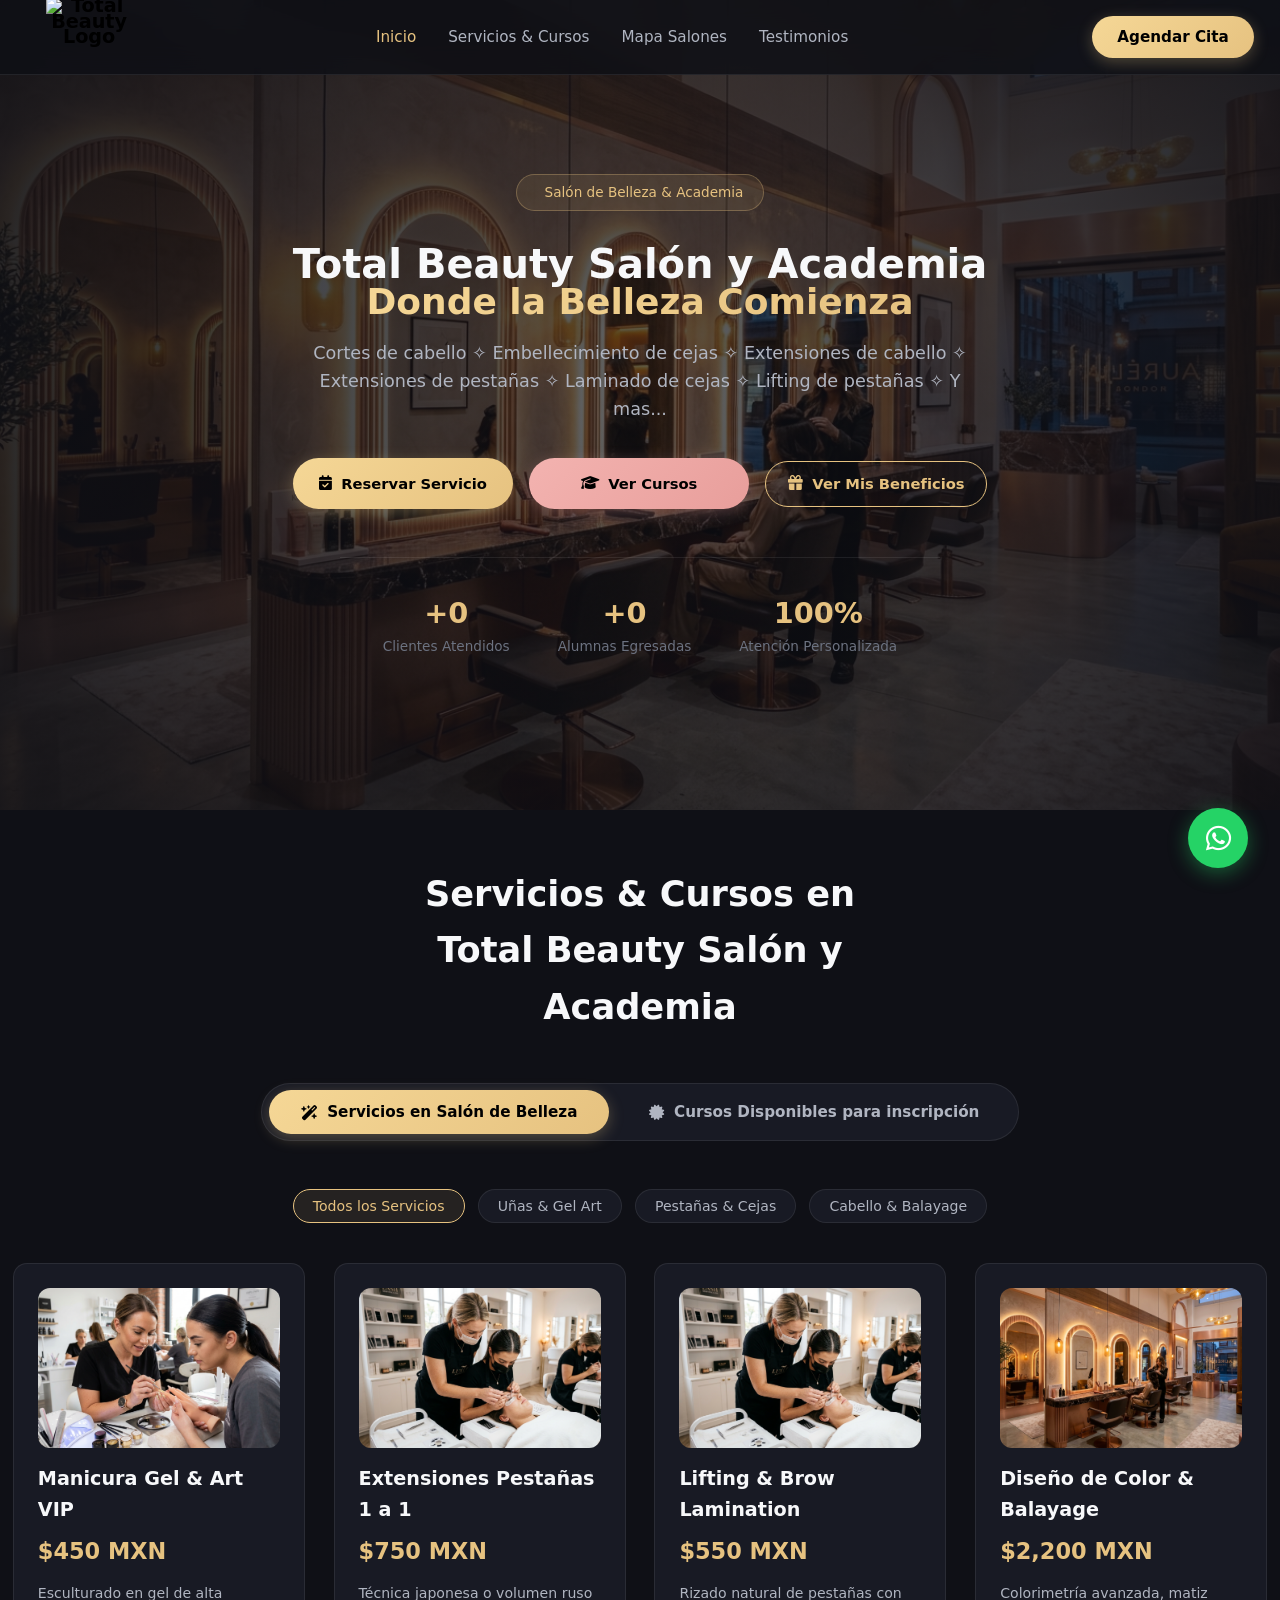
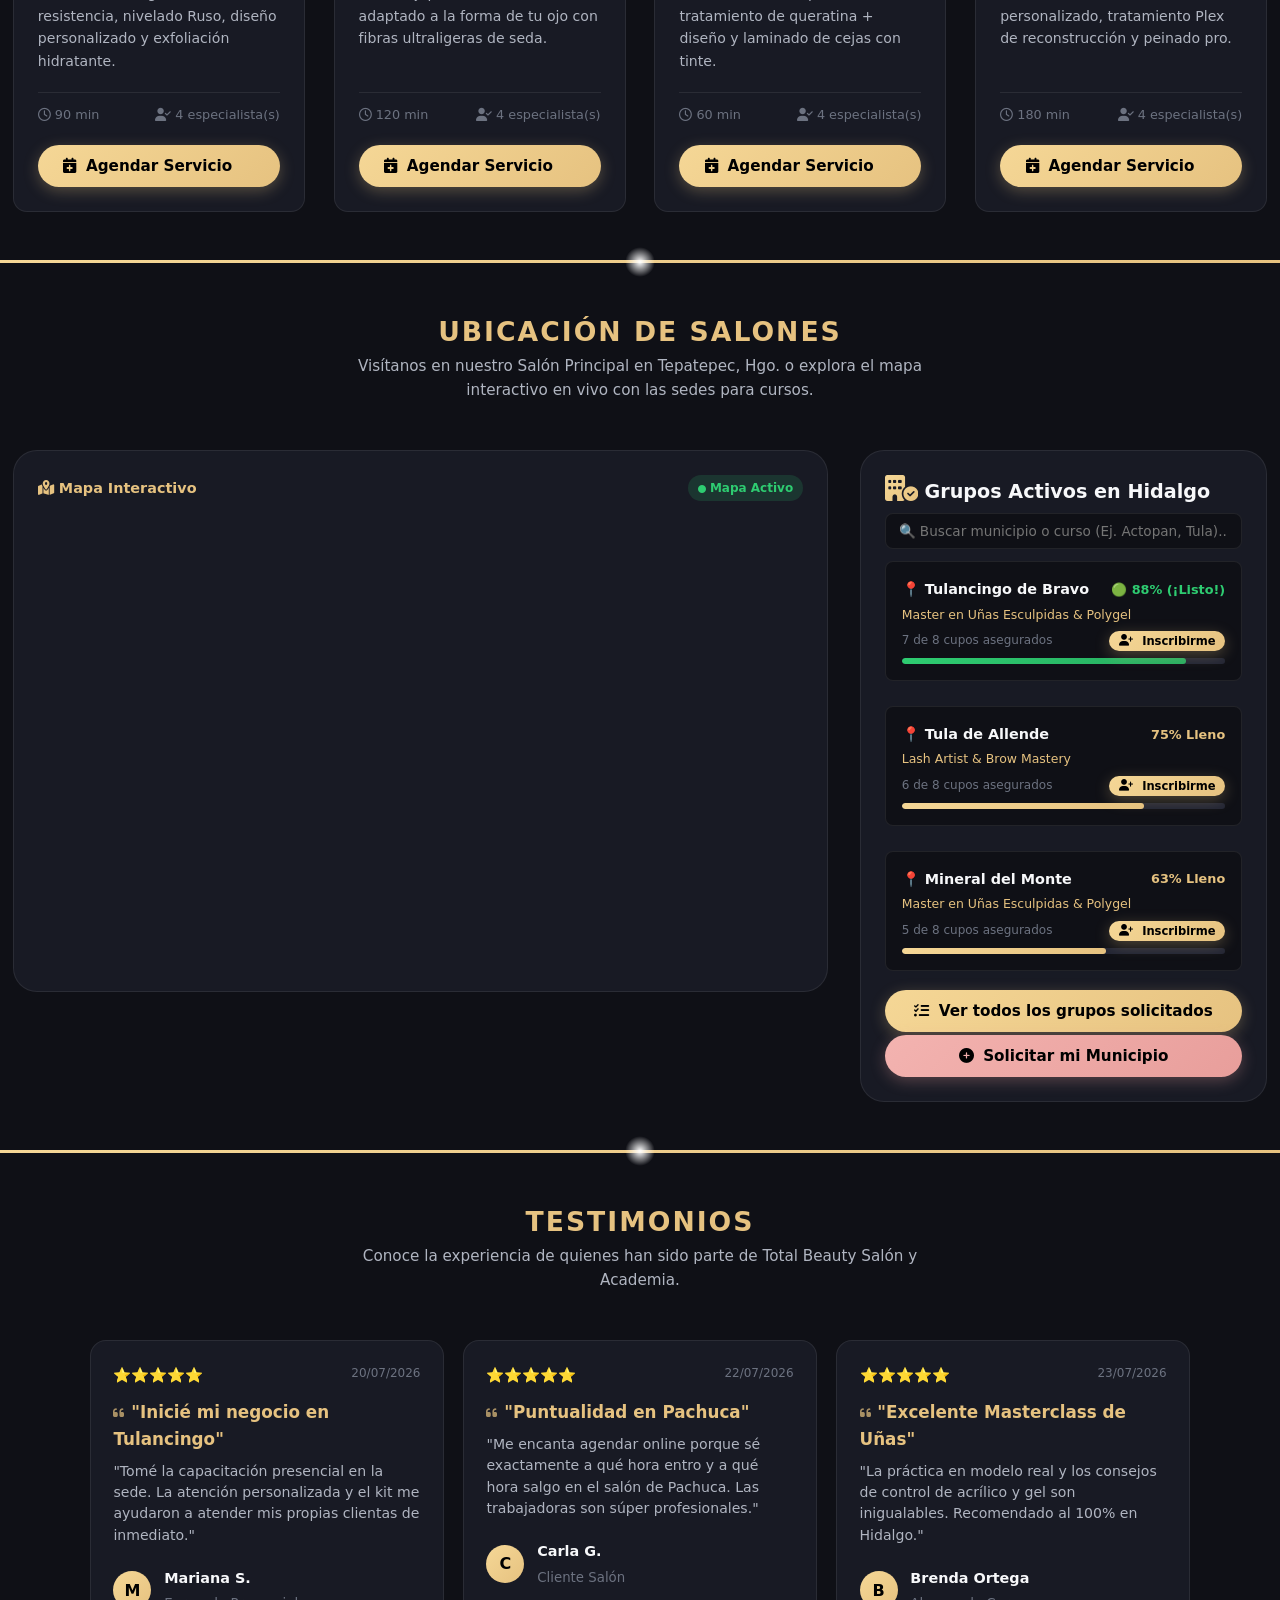
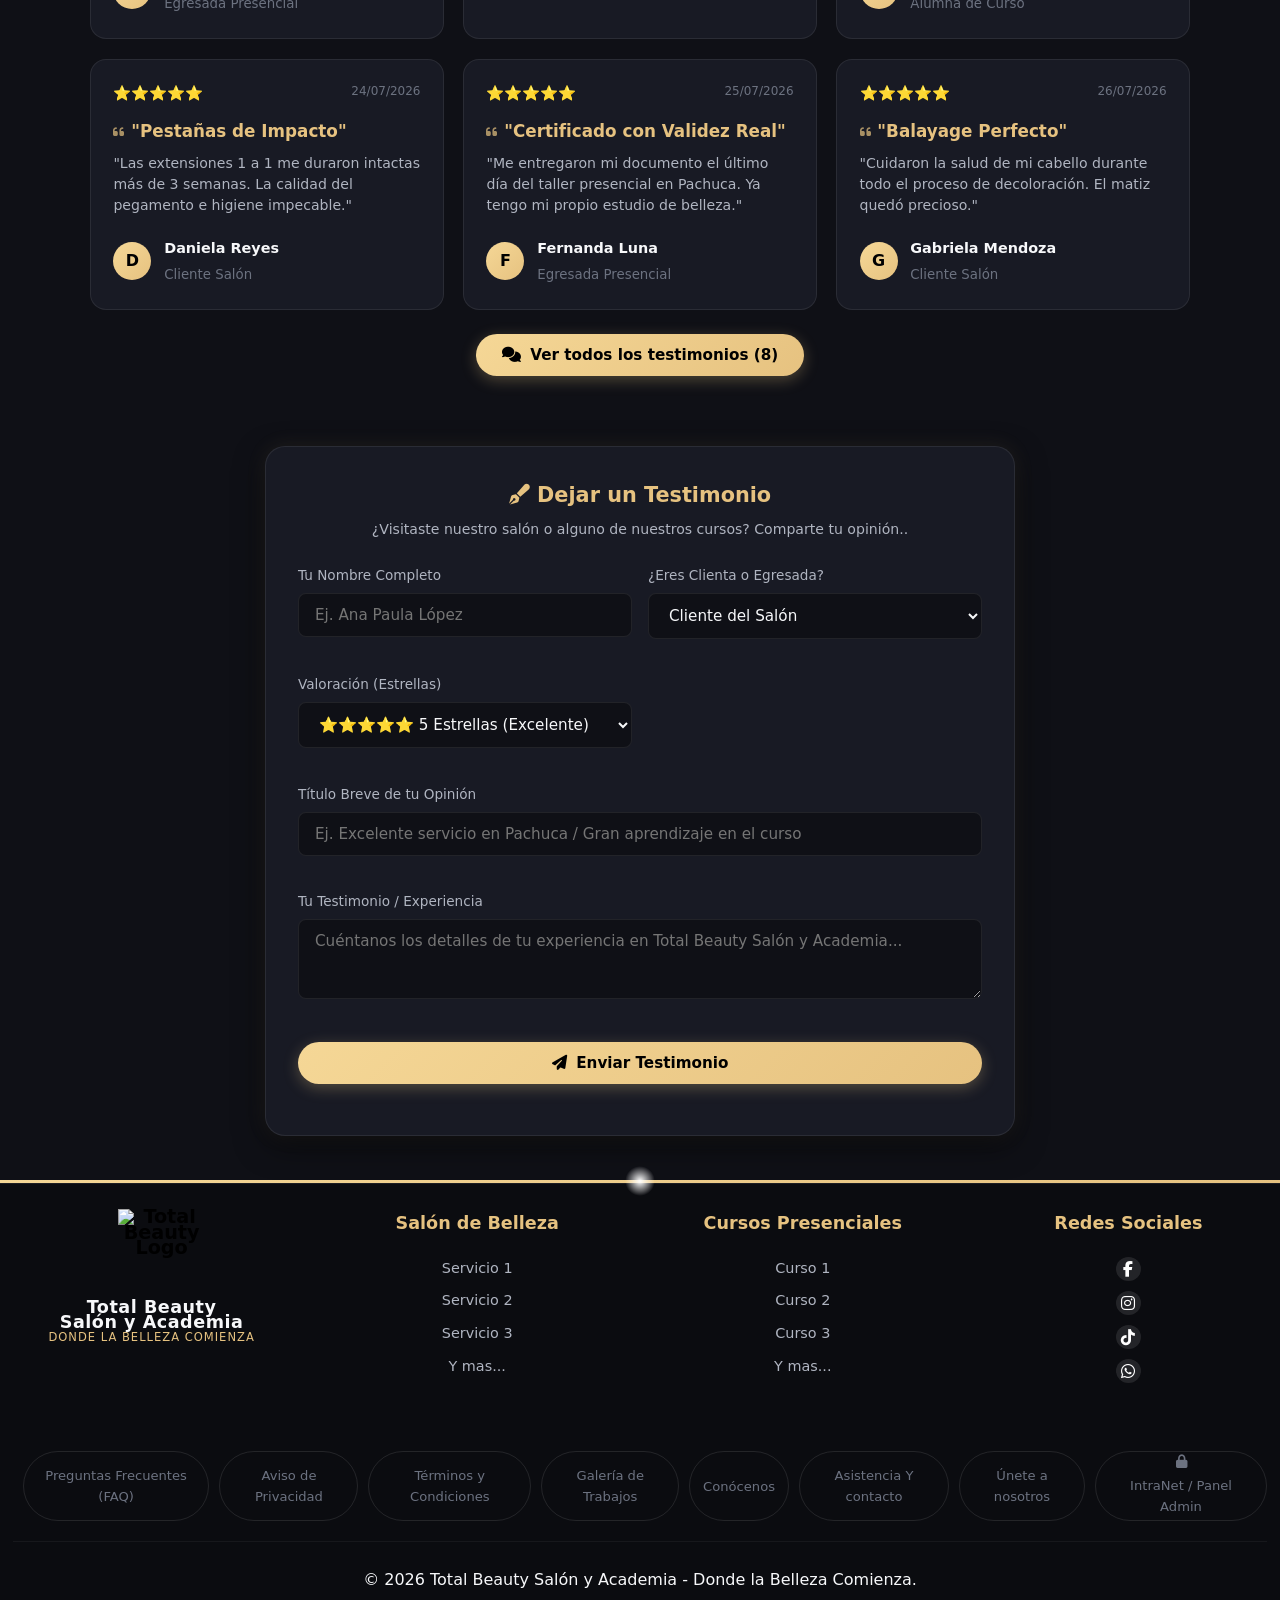
==== commit e7afcf5a: "Add files via upload" ====
--- a/index.html
+++ b/index.html
@@ -2,40 +2,144 @@
 <html lang="es">
 <head>
   <meta charset="UTF-8">
-  <meta name="viewport" content="width=device-width, initial-scale=1.0">
-  <title>EJEMPLO WEB | Salón de Belleza & Academia Presencial en Hidalgo</title>
-  <meta name="description" content="EJEMPLO WEB: Salón de belleza de alta gama, gestión de sucursales, trabajadoras por horarios y agenda autoadministrable en Hidalgo, México.">
+  <meta name="viewport" content="width=device-width, initial-scale=1.0, maximum-scale=1.0, user-scalable=no">
+  <title>Total Beauty Salón y Academia</title>
+  <meta name="description" content="Total Beauty Salón y Academia: Salón de belleza de alta gama, academia de belleza.">
   <link rel="stylesheet" href="styles.css">
   <!-- FontAwesome Icons -->
   <link rel="stylesheet" href="https://cdnjs.cloudflare.com/ajax/libs/font-awesome/6.4.0/css/all.min.css">
+  
   <!-- Leaflet.js Real Interactive Maps -->
   <link rel="stylesheet" href="https://unpkg.com/leaflet@1.9.4/dist/leaflet.css" />
   <script src="https://unpkg.com/leaflet@1.9.4/dist/leaflet.js"></script>
 </head>
 <body>
-
+<!-- ================= PRELOADER CON LOGO PNG CENTRAL (INICIO) ================= -->
+<div id="preloader">
+  <div class="loader-container">
+    
+    <!-- Contenedor del Logo PNG y Anillos Giratorios -->
+    <div class="glam-spinner-box">
+      <!-- Anillo Exterior Giratorio -->
+      <div class="ring outer-ring"></div>
+      <!-- Anillo Interior Giratorio -->
+      <div class="ring inner-ring"></div>
+      
+      <!-- TU LOGO PNG CENTRAL -->
+      <div class="center-logo-container">
+        <!-- PEGA AQUÍ ABAJO EN EL src="..." TODO EL CÓDIGO BASE64 QUE COPIASTE -->
+        <img src="[data-uri]" alt="Logo Salón & Academia" class="center-png-logo">
+      </div>
+    </div>
+
+  </div>
+</div>
+
+<style>
+/* --- ESTILOS DEL PRELOADER CON LOGO PNG --- */
+#preloader {
+  position: fixed; top: 0; left: 0; width: 100vw; height: 100vh;
+  background-color: #0b0b0d; display: flex;
+  justify-content: center; align-items: center;
+  z-index: 999999; transition: opacity 0.8s ease, visibility 0.8s ease;
+}
+
+.loader-container { text-align: center; font-family: 'Playfair Display', 'Georgia', serif; }
+
+/* Contenedor principal del spinner */
+.glam-spinner-box {
+  position: relative;     width: 310px;
+    height: 310px;
+
+  margin: 0 auto 30px auto; display: flex;
+  justify-content: center; align-items: center;
+}
+
+/* Contenedor del logo para centrarlo y darle el efecto de pulso */
+.center-logo-container {
+  position: absolute; z-index: 10;
+  display: flex; justify-content: center;
+  align-items: center; animation: latido-suave 2s ease-in-out infinite;
+}
+
+/* Estilos para tu imagen PNG */
+.center-png-logo {
+    position: relative;
+    left: -5%;
+max-width: 357px;
+  height: auto;
+  /* Opcional: Si tu logo tiene fondo blanco y quieres que se vea transparente sobre el fondo oscuro, 
+     puedes intentar usar un filtro CSS, aunque lo ideal es que el PNG ya sea transparente.
+     filter: brightness(0) invert(1); /* Esto lo vuelve blanco si es negro, o viceversa */
+}
+
+/* Anillo Exterior */
+.ring.outer-ring {
+  position: absolute; width: 100%; height: 100%;
+  border: 3px solid transparent; border-top-color: #d4af37;
+  border-right-color: #d4af37; border-radius: 50%;
+  animation: spin-clockwise 2s linear infinite;
+  box-shadow: 0 0 15px rgba(212, 175, 55, 0.25);
+}
+
+/* Anillo Interior */
+.ring.inner-ring {
+  position: absolute; width: 308px;
+    height: 308px;
+  border: 2px solid transparent; border-bottom-color: #f3e5ab;
+  border-left-color: #f3e5ab; border-radius: 50%;
+  animation: spin-counter 1.2s linear infinite;
+}
+
+/* Tipografía de Marca */
+.loader-brand {
+  color: #ffffff; font-size: 1.5rem; font-weight: 400;
+  letter-spacing: 6px; margin: 0 0 10px 0;
+  text-transform: uppercase; animation: fade-in-up 1s ease forwards;
+}
+
+.loader-subtitle {
+  color: #9a9a9f; font-size: 0.8rem; font-family: 'Helvetica Neue', sans-serif;
+  letter-spacing: 3px; text-transform: uppercase;
+  animation: fade-in-up 1.2s ease forwards;
+}
+.loader-subtitle span { color: #d4af37; }
+
+/* Animaciones */
+@keyframes spin-clockwise { 0% { transform: rotate(0deg); } 100% { transform: rotate(360deg); } }
+@keyframes spin-counter { 0% { transform: rotate(0deg); } 100% { transform: rotate(-360deg); } }
+@keyframes latido-suave { 0%, 100% { transform: scale(0.97); opacity: 0.9; } 50% { transform: scale(1.03); opacity: 1; } }
+@keyframes fade-in-up { 0% { opacity: 0; transform: translateY(15px); } 100% { opacity: 1; transform: translateY(0); } }
+
+/* Clase para ocultar el preloader */
+.preloader-oculto { opacity: 0; visibility: hidden; pointer-events: none; }
+</style>
+
+<script>
+  // Ocultar preloader al cargar la página
+window.addEventListener("load", function () {
+  const preloader = document.getElementById("preloader");
+  setTimeout(function() {
+    preloader.classList.add("preloader-oculto");
+  }, 2000); 
+});
+</script>
+<!-- ================= PRELOADER CON LOGO PNG CENTRAL (FIN) ================= -->
   <!-- Header & Navigation -->
   <nav class="navbar">
-    <a href="#" class="logo-container">
-      <div class="logo-icon">E</div>
-      <div class="logo-text">
-        <span class="brand-name">EJEMPLO WEB</span>
-        <span class="brand-sub">Salón & Academia Hidalgo</span>
-      </div>
+    <a href="#experiencia" class="logo-container">
+      <div class="logo-icon"><img src="images/logo.png" alt="Total Beauty Logo"></div>
     </a>
     
     <ul class="nav-links">
       <li><a href="#experiencia" class="nav-link active">Inicio</a></li>
       <li><a href="#oferta" class="nav-link">Servicios & Cursos</a></li>
-      <li><a href="#sedes" class="nav-link">Mapa Hidalgo</a></li>
-      <li><a href="#galeria" class="nav-link">Egresadas</a></li>
+      <li><a href="#sedes" class="nav-link">Mapa Salones</a></li>
+      <li><a href="#galeria" class="nav-link">Testimonios</a></li>
     </ul>
 
-    <div class="nav-actions">
-      <button class="mode-toggle-btn" id="modeToggleBtn">
-        <i class="fa-solid fa-sliders"></i> Panel Admin / Agenda
-      </button>
-      <button class="btn btn-gold" onclick="openBookModal()">💅 Agendar Cita</button>
+    <div class="nav-actions" style="display: flex; gap: 0.6rem; align-items: center;">
+      <button type="button" class="btn btn-gold" onclick="openBookModal()">Agendar Cita</button>
     </div>
   </nav>
 
@@ -44,34 +148,37 @@
     <div class="hero-overlay"></div>
     <div class="hero-content">
       <div class="hero-badge">
-        <i class="fa-solid fa-sparkles"></i> Salón de Belleza & Academia 100% Presencial en Hidalgo
-      </div>
-      <h1 class="hero-title">EJEMPLO WEB <br><span class="text-gradient-gold">Belleza & Formación</span></h1>
+        <i class="fa-solid fa-sparkles"></i> Salón de Belleza & Academia
+      </div>
+      <h1 class="hero-title">Total Beauty Salón y Academia<br><span class="text-gradient-gold" style="font-size: 27pt; z-index: -9; position: relative;">Donde la Belleza Comienza</span></h1>
       <p class="hero-subtitle">
-        Sede principal en Pachuca de Soto y red de talleres itinerantes presenciales en todo el Estado de Hidalgo.
+        Cortes de cabello ✧ Embellecimiento de cejas ✧ Extensiones de cabello ✧ Extensiones de pestañas ✧ Laminado de cejas ✧ Lifting de pestañas ✧ Y mas...
       </p>
 
       <div class="hero-buttons">
         <a href="#oferta" class="btn btn-gold" onclick="document.querySelector('[data-tab=\'tab-salon\']').click()">
-          <i class="fa-solid fa-calendar-check"></i> Reservar Servicio en Salón
+          <i class="fa-solid fa-calendar-check"></i> Reservar Servicio
         </a>
         <a href="#oferta" class="btn btn-rose" onclick="document.querySelector('[data-tab=\'tab-cursos\']').click()">
-          <i class="fa-solid fa-graduation-cap"></i> Ver Cursos Presenciales
+          <i class="fa-solid fa-graduation-cap"></i> Ver Cursos
         </a>
+        <button type="button" class="btn btn-outline" onclick="openClientBenefitsModal()" style="border-color: var(--accent-gold); color: var(--accent-gold);">
+          <i class="fa-solid fa-gift"></i> Ver Mis Beneficios
+        </button>
       </div>
 
       <div class="hero-stats">
         <div class="stat-item">
-          <h3>+1,500</h3>
+          <h3>+0</h3>
           <p>Clientes Atendidos</p>
         </div>
         <div class="stat-item">
-          <h3>+480</h3>
+          <h3>+0</h3>
           <p>Alumnas Egresadas</p>
         </div>
         <div class="stat-item">
           <h3>100%</h3>
-          <p>Hidalgo & Precios MXN</p>
+          <p>Atención Personalizada</p>
         </div>
       </div>
     </div>
@@ -80,33 +187,25 @@
   <!-- Main Dual Content Section -->
   <section class="section" id="oferta">
     <div class="section-header">
-      <span class="section-tag">Nuestra Oferta Principal</span>
-      <h2 class="section-title">Servicios & Cursos en EJEMPLO WEB</h2>
-      <p class="section-desc">Precios expresados en Pesos Mexicanos ($ MXN). Selecciona tu experiencia en salón o capacitación presencial.</p>
+      <h2 class="section-title">Servicios & Cursos en <br> Total Beauty Salón y Academia</h2>
     </div>
 
     <!-- Dual Switcher Controls -->
     <div class="dual-switcher-container">
       <div class="dual-switcher">
-        <button class="switch-btn active" data-tab="tab-salon">
-          <i class="fa-solid fa-wand-magic-sparkles"></i> Salón de Belleza
-        </button>
-        <button class="switch-btn" data-tab="tab-cursos">
-          <i class="fa-solid fa-certificate"></i> Cursos Presenciales & Sedes
+        <button type="button" class="switch-btn active" data-tab="tab-salon">
+          <i class="fa-solid fa-wand-magic-sparkles"></i> Servicios en Salón de Belleza
+        </button>
+        <button type="button" class="switch-btn" data-tab="tab-cursos">
+          <i class="fa-solid fa-certificate"></i>Cursos Disponibles para inscripción
         </button>
       </div>
     </div>
 
     <!-- Tab 1: Salón de Belleza -->
     <div class="tab-content active" id="tab-salon">
-      
-      <!-- Category Filters -->
-      <div class="category-filters">
-        <button class="filter-chip active" data-cat="all">Todos los Servicios</button>
-        <button class="filter-chip" data-cat="unas">💅 Uñas & Gel Art</button>
-        <button class="filter-chip" data-cat="pestanas">👁️ Pestañas & Cejas</button>
-        <button class="filter-chip" data-cat="cabello">💇‍♀️ Cabello & Balayage</button>
-      </div>
+      <!-- Category Filters Container (Dynamic) -->
+      <div class="category-filters" id="categoryFiltersContainer"></div>
 
       <!-- Rendered Grid Container -->
       <div class="services-grid" id="servicesGridContainer"></div>
@@ -114,89 +213,26 @@
 
     <!-- Tab 2: Cursos Presenciales & Sedes -->
     <div class="tab-content" id="tab-cursos">
-      <div class="courses-grid">
-        
-        <!-- Course Card 1 -->
-        <div class="course-card">
-          <div class="course-thumb">
-            <img src="images/course_nails.jpg" alt="Curso de Uñas Esculpidas">
-            <span class="course-badge-presencial"><i class="fa-solid fa-users"></i> 100% Presencial</span>
-          </div>
-          <div class="course-content">
-            <h3 class="course-title">Master en Uñas Esculpidas & Polygel</h3>
-            <p class="course-desc">Aprende desde cero la estructura perfecta, manicura rusa, control de producto y nail art de tendencia con práctica en modelo real.</p>
-            
-            <ul class="course-features">
-              <li><i class="fa-solid fa-check"></i> <strong>Inversión:</strong> $3,500 MXN (Incluye Kit Completo)</li>
-              <li><i class="fa-solid fa-clock"></i> <strong>Duración:</strong> 2 Días (16 Horas intensivas)</li>
-              <li><i class="fa-solid fa-certificate"></i> <strong>Certificado:</strong> Aval con validez curricular</li>
-              <li><i class="fa-solid fa-location-dot"></i> <strong>Salón Pachuca:</strong> Próximo 12 y 13 de Agosto</li>
-            </ul>
-
-            <div class="course-footer">
-              <div class="course-actions">
-                <button class="btn btn-gold" onclick="openCourseModal('Master en Uñas Esculpidas & Polygel')">
-                  <i class="fa-solid fa-ticket"></i> Reservar Salón
-                </button>
-                <button class="btn btn-outline" onclick="openCityModal()">
-                  <i class="fa-solid fa-map-pin"></i> Pedir en mi Municipio
-                </button>
-              </div>
-            </div>
-          </div>
-        </div>
-
-        <!-- Course Card 2 -->
-        <div class="course-card">
-          <div class="course-thumb">
-            <img src="images/course_lashes.jpg" alt="Masterclass Pestañas y Cejas">
-            <span class="course-badge-presencial"><i class="fa-solid fa-users"></i> 100% Presencial</span>
-          </div>
-          <div class="course-content">
-            <h3 class="course-title">Lash Artist & Brow Mastery</h3>
-            <p class="course-desc">Técnica clásica 1 a 1, Volumen Ruso, visagismo de cejas y laminado. Práctica supervisada directamente por la instructora máster.</p>
-            
-            <ul class="course-features">
-              <li><i class="fa-solid fa-check"></i> <strong>Inversión:</strong> $2,800 MXN (Incluye Kit Pro)</li>
-              <li><i class="fa-solid fa-clock"></i> <strong>Duración:</strong> 1 Día intensivo (9 Horas)</li>
-              <li><i class="fa-solid fa-certificate"></i> <strong>Certificado:</strong> Diploma de Especialización</li>
-              <li><i class="fa-solid fa-location-dot"></i> <strong>Salón Pachuca:</strong> Próximo 19 de Agosto</li>
-            </ul>
-
-            <div class="course-footer">
-              <div class="course-actions">
-                <button class="btn btn-gold" onclick="openCourseModal('Lash Artist & Brow Mastery')">
-                  <i class="fa-solid fa-ticket"></i> Reservar Salón
-                </button>
-                <button class="btn btn-outline" onclick="openCityModal()">
-                  <i class="fa-solid fa-map-pin"></i> Pedir en mi Municipio
-                </button>
-              </div>
-            </div>
-          </div>
-        </div>
-
-      </div>
-
+      <!-- Dynamic Courses Grid -->
+      <div class="courses-grid"></div>
     </div>
   </section>
-
+<hr class="destello-gold">
   <!-- Interactive Map Section -->
   <section class="section" id="sedes">
     <div class="section-header">
-      <span class="section-tag">Ubicación & Cobertura en Hidalgo</span>
-      <h2 class="section-title">Mapa de Sedes Presenciales en Hidalgo</h2>
-      <p class="section-desc">Visítanos en nuestro Salón Principal en Pachuca de Soto o explora el mapa interactivo en vivo con las sedes itinerantes en el Estado de Hidalgo.</p>
+      <span class="section-tag">Ubicación de Salones</span>
+      <p class="section-desc">Visítanos en nuestro Salón Principal en Tepatepec, Hgo. o explora el mapa interactivo en vivo con las sedes para cursos.</p>
     </div>
 
     <div class="sedes-container">
       <div class="map-visual-card">
         <div class="map-header-bar">
-          <span style="font-weight: 600; font-size: 0.95rem; color: var(--accent-gold);">
-            <i class="fa-solid fa-map-location-dot"></i> Estado de Hidalgo - Mapa Interactivo en Vivo
+          <span style="font-weight: 600; font-size: 0.9rem; color: var(--accent-gold);">
+            <i class="fa-solid fa-map-location-dot"></i> Mapa Interactivo
           </span>
-          <span style="font-size: 0.78rem; background: rgba(46, 204, 113, 0.15); color: #2ecc71; padding: 0.2rem 0.7rem; border-radius: 999px; font-weight: 600;">
-            <i class="fa-solid fa-circle" style="font-size: 0.55rem;"></i> Leaflet OpenStreetMap Active
+          <span style="font-size: 0.75rem; background: rgba(46, 204, 113, 0.15); color: #2ecc71; padding: 0.2rem 0.6rem; border-radius: 999px; font-weight: 600;">
+            <i class="fa-solid fa-circle" style="font-size: 0.5rem;"></i> Mapa Activo
           </span>
         </div>
 
@@ -204,384 +240,522 @@
       </div>
 
       <div class="sedes-list-panel">
-        <h3 style="font-size: 1.3rem; margin-bottom: 0.5rem;"><i class="fa-solid fa-building-circle-check text-gradient-gold"></i> Grupos Activos en Hidalgo</h3>
-        
-        <div class="sede-card-item">
-          <div style="display: flex; justify-content: space-between; align-items: center;">
-            <strong>📍 Tulancingo de Bravo (Curso Uñas)</strong>
-            <span style="color: var(--accent-gold); font-size: 0.85rem; font-weight: 700;">87% Lleno</span>
-          </div>
-          <p style="font-size: 0.82rem; color: var(--text-muted); margin-top: 0.3rem;">7 de 8 cupos asegurados para fecha presencial.</p>
-          <div class="progress-bar-bg">
-            <div class="progress-bar-fill" style="width: 87%;"></div>
-          </div>
-        </div>
-
-        <div class="sede-card-item">
-          <div style="display: flex; justify-content: space-between; align-items: center;">
-            <strong>📍 Tula de Allende (Curso Pestañas)</strong>
-            <span style="color: var(--accent-gold); font-size: 0.85rem; font-weight: 700;">75% Lleno</span>
-          </div>
-          <p style="font-size: 0.82rem; color: var(--text-muted); margin-top: 0.3rem;">6 de 8 cupos asegurados.</p>
-          <div class="progress-bar-bg">
-            <div class="progress-bar-fill" style="width: 75%;"></div>
-          </div>
-        </div>
-
-        <div class="sede-card-item">
-          <div style="display: flex; justify-content: space-between; align-items: center;">
-            <strong>📍 Mineral del Monte (Curso Polygel)</strong>
-            <span style="color: var(--accent-gold); font-size: 0.85rem; font-weight: 700;">62% Lleno</span>
-          </div>
-          <p style="font-size: 0.82rem; color: var(--text-muted); margin-top: 0.3rem;">5 de 8 cupos asegurados.</p>
-          <div class="progress-bar-bg">
-            <div class="progress-bar-fill" style="width: 62%;"></div>
-          </div>
-        </div>
-
-        <button class="btn btn-rose" onclick="openCityModal()" style="width: 100%; justify-content: center; margin-top: 0.5rem;">
-          <i class="fa-solid fa-plus-circle"></i> Solicitar mi Municipio en Hidalgo
+        <h3 style="font-size: 1.2rem; margin-bottom: 0.3rem;"><i class="fa-solid fa-building-circle-check text-gradient-gold"></i> Grupos Activos en Hidalgo</h3>
+
+        <!-- Search Bar for Groups -->
+        <div style="margin-bottom: 0.8rem;">
+          <input type="text" class="form-control" id="groupSearchInput" placeholder="🔍 Buscar municipio o curso (Ej. Actopan, Tula)..." onkeyup="renderActiveGroupsList(this.value)" style="width: 100%; font-size: 0.85rem; padding: 0.55rem 0.8rem;">
+        </div>
+
+        <!-- Rendered Groups Container (Only Top 3 displayed) -->
+        <div id="activeGroupsListContainer" style="display: flex; flex-direction: column; gap: 0.8rem;">
+          <!-- Rendered dynamically -->
+        </div>
+
+        <button type="button" class="btn btn-gold" onclick="openAllGroupsModal()" style="width: 100%; justify-content: center; margin-top: 0.4rem;">
+          <i class="fa-solid fa-list-check"></i> Ver todos los grupos solicitados
+        </button>
+        <button type="button" class="btn btn-rose" onclick="openCityModal()" style="width: 100%; justify-content: center; margin-top: 0.2rem;">
+          <i class="fa-solid fa-plus-circle"></i> Solicitar mi Municipio
         </button>
       </div>
     </div>
   </section>
-
-  <!-- Gallery / Egresadas Showcase -->
+<hr class="destello-gold">
+  <!-- Gallery / Egresadas Showcase & Testimonials -->
   <section class="section before-after-section" id="galeria">
     <div class="section-header">
-      <span class="section-tag">Testimonios Reales</span>
-      <h2 class="section-title">Egresadas y Clientas Satisfechas</h2>
-      <p class="section-desc">Conoce la experiencia de quienes han sido parte de EJEMPLO WEB Hidalgo.</p>
-    </div>
-
-    <div style="display: grid; grid-template-columns: repeat(auto-fit, minmax(280px, 1fr)); gap: 1.5rem; max-width: 1100px; margin: 0 auto;">
-      <div style="background: var(--bg-card); border-radius: 16px; padding: 1.5rem; border: 1px solid var(--border-light);">
-        <h4 style="color: var(--accent-gold); margin-bottom: 0.5rem;"><i class="fa-solid fa-quote-left"></i> "Inicié mi propio negocio en Tulancingo"</h4>
-        <p style="font-size: 0.9rem; color: var(--text-secondary); margin-bottom: 1rem;">"Tomé la capacitación presencial en la sede. La atención personalizada y el kit me ayudaron a empezar a atender mis propias clientas de inmediato."</p>
-        <div style="display: flex; align-items: center; gap: 0.8rem;">
-          <div style="width: 36px; height: 36px; border-radius: 50%; background: var(--gradient-rose); display: flex; align-items: center; justify-content: center; font-weight: bold; color: #000;">M</div>
-          <div>
-            <strong style="font-size: 0.9rem;">Mariana S.</strong><br>
-            <small style="color: var(--text-muted);">Egresada Presencial Hidalgo</small>
+      <span class="section-tag">Testimonios</span>
+      <p class="section-desc">Conoce la experiencia de quienes han sido parte de Total Beauty Salón y Academia.</p>
+    </div>
+
+    <!-- Approved Testimonials Container (Limited to 6 on PC, 3 on Phone) -->
+    <div class="testimonials-grid" id="testimonialsGridContainer" style="display: grid; grid-template-columns: repeat(auto-fit, minmax(280px, 1fr)); gap: 1.2rem; max-width: 1100px; margin: 0 auto 1.5rem auto;">
+      <!-- Rendered dynamically -->
+    </div>
+
+    <!-- Button to View All Testimonials -->
+    <div id="viewAllTestimonialsBtnBox" style="text-align: center; margin-bottom: 2.5rem;">
+      <button type="button" class="btn btn-gold" onclick="openAllTestimonialsModal()">
+        <i class="fa-solid fa-comments"></i> Ver todos los testimonios
+      </button>
+    </div>
+
+    <!-- Testimonial Submission Card -->
+    <div class="testimonial-submit-box" style=" position: relative; top: 30px; max-width: 750px; margin: 0 auto; background: var(--bg-card); border-radius: 20px; padding: 2rem; border: 1px solid var(--border-light); box-shadow: var(--shadow-glow);">
+      <div style="text-align: center; margin-bottom: 1.5rem;">
+        <h3 style="color: var(--accent-gold); font-size: 1.3rem; margin-bottom: 0.4rem;">
+          <i class="fa-solid fa-pen-fancy"></i> Dejar un Testimonio
+        </h3>
+        <p style="font-size: 0.88rem; color: var(--text-secondary);">
+          ¿Visitaste nuestro salón o alguno de nuestros cursos? Comparte tu opinión..
+        </p>
+      </div>
+
+      <form id="newTestimonialForm" onsubmit="event.preventDefault(); window.handleNewTestimonialSubmit(event); return false;" style="display: grid; grid-template-columns: repeat(auto-fit, minmax(220px, 1fr)); gap: 1rem;">
+        <div class="form-group">
+          <label>Tu Nombre Completo</label>
+          <input type="text" class="form-control" id="newTestimonialAuthor" placeholder="Ej. Ana Paula López" required>
+        </div>
+
+        <div class="form-group">
+          <label>¿Eres Clienta o Egresada?</label>
+          <select class="form-control" id="newTestimonialRole" required>
+            <option value="Cliente Salón">Cliente del Salón</option>
+            <option value="Egresada Presencial">Egresada de un curso</option>
+            <option value="Egresada Presencial">Alumna en curso</option>
+          </select>
+        </div>
+
+        <div class="form-group">
+          <label>Valoración (Estrellas)</label>
+          <select class="form-control" id="newTestimonialRating" required>
+            <option value="5">⭐⭐⭐⭐⭐ 5 Estrellas (Excelente)</option>
+            <option value="4">⭐⭐⭐⭐ 4 Estrellas (Muy Bueno)</option>
+            <option value="3">⭐⭐⭐ 3 Estrellas (Bueno)</option>
+            <option value="2">⭐⭐ 2 Estrellas (Regular)</option>
+            <option value="1">⭐ 1 Estrellas (Malo)</option>
+
+          </select>
+        </div>
+
+        <div class="form-group" style="grid-column: 1 / -1;">
+          <label>Título Breve de tu Opinión</label>
+          <input type="text" class="form-control" id="newTestimonialTitle" placeholder="Ej. Excelente servicio en Pachuca / Gran aprendizaje en el curso" required>
+        </div>
+
+        <div class="form-group" style="grid-column: 1 / -1;">
+          <label>Tu Testimonio / Experiencia</label>
+          <textarea class="form-control" id="newTestimonialComment" rows="3" placeholder="Cuéntanos los detalles de tu experiencia en Total Beauty Salón y Academia..." required></textarea>
+        </div>
+
+        <div class="form-group" style="grid-column: 1 / -1;">
+          <button type="submit" class="btn btn-gold" style="width: 100%; justify-content: center;">
+            <i class="fa-solid fa-paper-plane"></i> Enviar Testimonio
+          </button>
+        </div>
+      </form>
+    </div>
+  </section><br>
+<hr class="destello-gold">
+
+ <!-- Footer -->
+  <footer><br>
+    <div class="footer-grid">
+      <div class="footer-col">
+        <a href="#experiencia" class="logo-container" style="margin-bottom: 0.8rem;">
+          <div class="logo-iconf"><img src="images/logo.png" alt="Total Beauty Logo"></div>
+          <div class="logo-text">
+            <span class="brand-name">Total Beauty <br> Salón y Academia</span>
+            <span class="brand-sub">Donde la Belleza Comienza</span>
           </div>
-        </div>
-      </div>
-
-      <div style="background: var(--bg-card); border-radius: 16px; padding: 1.5rem; border: 1px solid var(--border-light);">
-        <h4 style="color: var(--accent-gold); margin-bottom: 0.5rem;"><i class="fa-solid fa-quote-left"></i> "Puntualidad en Pachuca"</h4>
-        <p style="font-size: 0.9rem; color: var(--text-secondary); margin-bottom: 1rem;">"Me encanta agendar online porque sé exactamente a qué hora entro y a qué hora salgo en el salón de Pachuca. Las trabajadoras son súper profesionales."</p>
-        <div style="display: flex; align-items: center; gap: 0.8rem;">
-          <div style="width: 36px; height: 36px; border-radius: 50%; background: var(--gradient-gold); display: flex; align-items: center; justify-content: center; font-weight: bold; color: #000;">C</div>
-          <div>
-            <strong style="font-size: 0.9rem;">Carla G.</strong><br>
-            <small style="color: var(--text-muted);">Cliente Salón Pachuca</small>
+        </a>
+        
+      </div>
+
+      <div class="footer-col">
+        <h4>Salón de Belleza</h4>
+        <ul>
+          <li>Servicio 1</li>
+          <li>Servicio 2</li>
+          <li>Servicio 3</li>
+          <li>Y mas...</li>
+        </ul>
+      </div>
+
+      <div class="footer-col">
+        <h4>Cursos Presenciales</h4>
+        <ul>
+          <li>Curso 1</li>
+          <li>Curso 2</li>
+          <li>Curso 3</li>
+          <li>Y mas...</li>
+        </ul>
+      </div>
+
+<div class="footer-col">
+        <h4>Redes Sociales</h4>
+        <div class="social-links">
+          <a href="https://facebook.com" target="_blank" aria-label="Facebook"><i class="fab fa-facebook-f"></i></a>
+          <a href="https://instagram.com" target="_blank" aria-label="Instagram"><i class="fab fa-instagram"></i></a>
+          <a href="https://tiktok.com" target="_blank" aria-label="TikTok"><i class="fab fa-tiktok"></i></a>
+          <a href="https://wa.me/tu_numero" target="_blank" aria-label="WhatsApp"><i class="fab fa-whatsapp"></i></a>
+
+        </div>
+      </div>    
+    </div>
+              <!-- Discrete Admin Access Link -->
+      <div class="botonesfooter">
+        <a href="" class="footerbutt"> Preguntas Frecuentes (FAQ)</a>
+        <a href="" class="footerbutt"> Aviso de Privacidad</a>
+        <a href="" class="footerbutt"> Términos y Condiciones</a>
+        <a href="" class="footerbutt"> Galería de Trabajos</a>
+        <a href="" class="footerbutt"> Conócenos</a>        
+        <a href="" class="footerbutt"> Asistencia Y contacto</a>
+        <a href="" class="footerbutt">Únete a nosotros</a>
+        <a href="general.html" class="footerbutt"><i class="fa-solid fa-lock"></i> IntraNet / Panel Admin</a>
+</div>
+
+
+    <div class="footer-bottom">
+      <p>&copy; 2026 Total Beauty Salón y Academia - Donde la Belleza Comienza.</p>
+    </div>
+  </footer>
+  <!-- Floating WhatsApp Widget -->
+  <div class="whatsapp-widget">
+    <div class="wa-menu" id="waMenu">
+      <a href="#" class="wa-option" onclick="openBookModal()">
+        <i class="fa-solid fa-spa"></i> Agendar Cita
+      </a>
+      <a href="#" class="wa-option" onclick="openCourseModal()">
+        <i class="fa-solid fa-graduation-cap"></i> Info de Cursos
+      </a>
+      <a href="#" class="wa-option" onclick="openCityModal()">
+        <i class="fa-solid fa-location-dot"></i> Solicitar en mi Municipio
+      </a>
+    </div>
+    <button type="button" class="wa-btn" id="waBtn" title="Contacto WhatsApp">
+      <i class="fa-brands fa-whatsapp"></i>
+    </button>
+  </div>
+
+
+
+
+
+
+
+
+
+
+
+
+
+
+
+
+
+
+
+
+
+
+
+
+
+
+
+
+
+
+
+
+
+
+
+  <!-- Modal Public: Ver Mis Beneficios (Número de Cliente de 6 dígitos) -->
+  <div class="modal-overlay" id="clientBenefitsModal">
+    <div class="modal-card" style="max-width: 650px;">
+      <button type="button" class="modal-close" onclick="closeClientBenefitsModal()">&times;</button>
+      <div class="modal-header" style="text-align: center;">
+        <h3 class="text-gradient-gold"><i class="fa-solid fa-gift"></i> Programa de Beneficios Exclusivos</h3>
+        <p>Ingresa tu número de cliente de 6 dígitos para consultar tus beneficios activos.</p>
+      </div>
+
+      <div style="display: flex; gap: 0.8rem; margin-bottom: 1.5rem;">
+        <input type="text" class="form-control" id="lookupClientNumber" maxlength="6" placeholder="Ej. 849201" style="font-size: 1.2rem; letter-spacing: 3px; font-weight: bold; text-align: center;">
+        <button type="button" class="btn btn-gold" onclick="searchClientBenefits()">
+          <i class="fa-solid fa-magnifying-glass"></i> Consultar
+        </button>
+      </div>
+
+      <div id="benefitsResultContainer" style="display: none;">
+        <!-- Rendered dynamically -->
+      </div>
+    </div>
+  </div>
+
+
+
+  <!-- Custom Page Dialog Modal (Alerts & Confirmations) -->
+  <div class="modal-overlay" id="customDialogModal">
+    <div class="modal-card" style="max-width: 480px; text-align: center; border: 2px solid var(--accent-gold); box-shadow: 0 12px 40px rgba(230, 194, 128, 0.4);">
+      <div id="customDialogIconBox" style="margin-bottom: 1rem;">
+        <i class="fa-solid fa-circle-exclamation" id="customDialogIcon" style="font-size: 3rem; color: var(--accent-gold);"></i>
+      </div>
+      <h3 id="customDialogTitle" class="text-gradient-gold" style="font-size: 1.35rem; margin-bottom: 0.6rem;">Atención</h3>
+      <p id="customDialogMessage" style="font-size: 0.95rem; color: var(--text-secondary); margin-bottom: 1.6rem; line-height: 1.5;"></p>
+      
+      <div style="display: flex; gap: 0.8rem; justify-content: center; flex-wrap: wrap;" id="customDialogButtons">
+        <button type="button" class="btn btn-gold" id="customDialogOkBtn" style="min-width: 140px; justify-content: center;">
+          <i class="fa-solid fa-check"></i> Entendido
+        </button>
+        <button type="button" class="btn btn-outline" id="customDialogCancelBtn" style="min-width: 140px; justify-content: center; display: none; color: #e74c3c; border-color: #e74c3c;">
+          <i class="fa-solid fa-xmark"></i> Cancelar
+        </button>
+      </div>
+    </div>
+  </div>
+
+  <!-- Modal 4: Ver Todos los Testimonios Reales -->
+  <div class="modal-overlay" id="allTestimonialsModal">
+    <div class="modal-card" style="max-width: 1000px; width: 92%; max-height: 90vh; overflow-y: auto; position: relative;">
+      <button type="button" class="modal-close" onclick="closeAllTestimonialsModal()">&times;</button>
+      
+      <div style="position: sticky; top: -2rem; background: var(--bg-card); z-index: 20; padding-top: 1rem; padding-bottom: 1rem; border-bottom: 1px solid var(--border-light); margin-bottom: 1.5rem; display: flex; justify-content: space-between; align-items: center; flex-wrap: wrap; gap: 1rem;">
+        <div>
+          <h3 class="text-gradient-gold" style="font-size: 1.4rem; margin-bottom: 0.3rem;">
+            <i class="fa-solid fa-comments"></i> Todos los Testimonios Reales
+          </h3>
+          <p style="font-size: 0.85rem; color: var(--text-secondary);">Opiniones completas de nuestras clientas y egresadas en el Estado de Hidalgo.</p>
+        </div>
+
+        <button type="button" class="btn btn-gold" onclick="closeAllTestimonialsModal()" style="box-shadow: 0 4px 15px rgba(230, 194, 128, 0.4);">
+          <i class="fa-solid fa-arrow-left"></i> Regresar al Sitio Web
+        </button>
+      </div>
+
+      <div class="testimonials-grid" id="allTestimonialsGridContainer" style="display: grid; grid-template-columns: repeat(auto-fit, minmax(280px, 1fr)); gap: 1.2rem; margin-bottom: 2rem;">
+        <!-- Rendered dynamically -->
+      </div>
+
+      <div style="text-align: center; border-top: 1px solid var(--border-light); padding-top: 1.2rem;">
+        <button type="button" class="btn btn-gold" onclick="closeAllTestimonialsModal()">
+          <i class="fa-solid fa-arrow-left"></i> Regresar al Sitio Web
+        </button>
+      </div>
+    </div>
+  </div>
+
+  <!-- Modal 5: Ver Todos los Grupos Solicitados en Hidalgo -->
+  <div class="modal-overlay" id="allGroupsModal">
+    <div class="modal-card" style="max-width: 1000px; width: 92%; max-height: 90vh; overflow-y: auto; position: relative;">
+      <button type="button" class="modal-close" onclick="closeAllGroupsModal()">&times;</button>
+
+      <div style="position: sticky; top: -2rem; background: var(--bg-card); z-index: 20; padding-top: 1rem; padding-bottom: 1rem; border-bottom: 1px solid var(--border-light); margin-bottom: 1.5rem; display: flex; justify-content: space-between; align-items: center; flex-wrap: wrap; gap: 1rem;">
+        <div>
+          <h3 class="text-gradient-gold" style="font-size: 1.4rem; margin-bottom: 0.3rem;">
+            <i class="fa-solid fa-users-viewfinder"></i> Grupos Solicitados en el Estado de Hidalgo
+          </h3>
+          <p style="font-size: 0.85rem; color: var(--text-secondary);">
+            Requieren mínimo <strong>80% de cupos asegurados</strong> para activar la fecha oficial en tu localidad.
+          </p>
+        </div>
+
+        <button type="button" class="btn btn-gold" onclick="closeAllGroupsModal()" style="box-shadow: 0 4px 15px rgba(230, 194, 128, 0.4);">
+          <i class="fa-solid fa-arrow-left"></i> Regresar al Sitio Web
+        </button>
+      </div>
+
+      <div style="margin-bottom: 1.5rem;">
+        <input type="text" class="form-control" id="modalGroupSearchInput" placeholder="🔍 Buscar tu municipio o curso (Ej. Actopan, Tulancingo, Uñas)..." onkeyup="renderModalGroupsList(this.value)" style="width: 100%; font-size: 0.95rem; padding: 0.75rem 1rem;">
+      </div>
+
+      <div id="modalGroupsGridContainer" style="display: grid; grid-template-columns: repeat(auto-fit, minmax(280px, 1fr)); gap: 1.2rem; margin-bottom: 2rem;">
+        <!-- Rendered dynamically -->
+      </div>
+
+      <div style="text-align: center; border-top: 1px solid var(--border-light); padding-top: 1.2rem;">
+        <button type="button" class="btn btn-gold" onclick="closeAllGroupsModal()">
+          <i class="fa-solid fa-arrow-left"></i> Regresar al Sitio Web
+        </button>
+      </div>
+    </div>
+  </div>
+
+  <!-- Modal 6: Alerta 100% Pantalla Admin Panel (Grupos ≥ 80%) -->
+  <div class="modal-overlay" id="adminThresholdAlertModal" style="z-index: 150000;">
+    <div class="modal-card" style="max-width: 900px; width: 96%; background: var(--bg-elevated); border: 2px solid var(--accent-gold); box-shadow: 0 0 50px rgba(230, 194, 128, 0.6); text-align: center; padding: 2.5rem;">
+      
+      <div style="font-size: 3rem; color: var(--accent-gold); margin-bottom: 0.5rem; animation: pulseGoldGlow 2s infinite alternate;">
+        ⚡ 🎓 ⚡
+      </div>
+      
+      <h2 style="font-size: 1.8rem; color: var(--accent-gold); margin-bottom: 0.5rem;" class="text-gradient-gold">
+        ¡ALERTA DE APERTURA! GRUPOS AL 80%+ ALCANZADO
+      </h2>
+
+      <p style="font-size: 0.95rem; color: var(--text-secondary); margin-bottom: 1.8rem; max-width: 700px; margin-left: auto; margin-right: auto;">
+        Se ha alcanzado o superado la meta del <strong>80% mínimo de quórum</strong> en los siguientes municipios de Hidalgo. Haz clic en "Entendido / Publicar Curso Presencial" para prellenar la información y publicar el curso:
+      </p>
+
+      <div id="adminThresholdAlertList" style="display: flex; flex-direction: column; gap: 1rem; margin-bottom: 2rem; text-align: left;">
+        <!-- Rendered dynamically -->
+      </div>
+
+      <button type="button" class="btn btn-outline" onclick="closeAdminThresholdModal()" style="padding: 0.6rem 2rem; font-size: 0.9rem; justify-content: center;">
+        <i class="fa-solid fa-xmark"></i> Cerrar Alerta
+      </button>
+    </div>
+  </div>
+
+  <!-- Modal: Editar Servicio -->
+  <div class="modal-overlay" id="editServiceModal">
+    <div class="modal-card">
+      <button type="button" class="modal-close" onclick="closeEditServiceModal()">&times;</button>
+      <div class="modal-header">
+        <h3 class="text-gradient-gold"><i class="fa-solid fa-pen-to-square"></i> Editar Servicio</h3>
+        <p>Actualiza la imagen, nombre, precio, categoría o descripción.</p>
+      </div>
+
+      <form id="editServiceForm" onsubmit="event.preventDefault(); return false;">
+        <input type="hidden" id="editSrvIndex">
+        
+        <div class="form-group">
+          <label>Fotografía / Imagen del Servicio</label>
+          <div style="display: flex; gap: 1rem; align-items: center; margin-bottom: 0.5rem; flex-wrap: wrap;">
+            <img id="editSrvImagePreview" src="" style="width: 60px; height: 60px; border-radius: 10px; object-fit: cover; border: 1px solid var(--border-light);">
+            <label class="custom-file-upload-btn">
+              <i class="fa-solid fa-camera"></i> Cambiar Imagen
+              <input type="file" class="file-input-hidden" id="editSrvImageFile" accept="image/*" onchange="updateFileLabel(this)">
+            </label>
+            <span class="file-name-indicator">Sin cambios de archivo</span>
           </div>
         </div>
-      </div>
-    </div>
-  </section>
-
-  <!-- AUTO-MANAGED ADMIN PANEL -->
-  <div class="admin-panel-section" id="panelAdmin">
-    
-    <div class="admin-top-banner">
-      <div>
-        <span class="section-tag" style="margin-bottom: 0.2rem;">Panel de Control Autoadministrable</span>
-        <h2><i class="fa-solid fa-chart-pie text-gradient-gold"></i> Dashboard Integral del Negocio</h2>
-        <p>Control de citas, estado de sucursales, turnos de trabajadoras y configuración de catálogo de servicios.</p>
-      </div>
-      <button class="btn btn-gold" onclick="document.getElementById('modeToggleBtn').click()">
-        <i class="fa-solid fa-store"></i> Regresar al Sitio Cliente
-      </button>
-    </div>
-
-    <!-- Admin Stats Grid -->
-    <div class="admin-stats-grid">
-      <div class="admin-stat-card">
-        <div class="stat-icon-box"><i class="fa-solid fa-calendar-check"></i></div>
-        <div>
-          <h3 id="adminTotalBookings">0</h3>
-          <p style="font-size: 0.85rem; color: var(--text-muted);">Citas Agendadas</p>
-        </div>
-      </div>
-      
-      <div class="admin-stat-card">
-        <div class="stat-icon-box"><i class="fa-solid fa-coins"></i></div>
-        <div>
-          <h3 id="adminTotalRevenue" style="color: var(--accent-gold);">$0 MXN</h3>
-          <p style="font-size: 0.85rem; color: var(--text-muted);">Ingresos Estimados ($ MXN)</p>
-        </div>
-      </div>
-
-      <div class="admin-stat-card">
-        <div class="stat-icon-box"><i class="fa-solid fa-store"></i></div>
-        <div>
-          <h3 id="adminTotalSucursales" style="color: var(--accent-green);">0</h3>
-          <p style="font-size: 0.85rem; color: var(--text-muted);">Sucursales Activas</p>
-        </div>
-      </div>
-
-      <div class="admin-stat-card">
-        <div class="stat-icon-box"><i class="fa-solid fa-users"></i></div>
-        <div>
-          <h3 id="adminTotalWorkers" style="color: #3498db;">0</h3>
-          <p style="font-size: 0.85rem; color: var(--text-muted);">Trabajadoras Activas</p>
-        </div>
-      </div>
-
-      <div class="admin-stat-card">
-        <div class="stat-icon-box"><i class="fa-solid fa-wand-magic-sparkles"></i></div>
-        <div>
-          <h3 id="adminTotalServices" style="color: var(--accent-rose);">0</h3>
-          <p style="font-size: 0.85rem; color: var(--text-muted);">Servicios Configurados</p>
-        </div>
-      </div>
-    </div>
-
-    <!-- Admin Layout Grid -->
-    <div class="admin-grid-layout">
-      
-      <!-- Agenda Table Card (Date formatted dd/mm) -->
-      <div class="admin-card-box">
-        <div class="admin-card-header">
-          <h3><i class="fa-solid fa-list-check text-gradient-gold"></i> Agenda Autoadministrable de Citas</h3>
-          <span style="font-size: 0.85rem; color: var(--text-muted);"><i class="fa-solid fa-shield-halved"></i> Prevención de empalmes activada</span>
-        </div>
-
-        <div class="table-responsive">
-          <table class="admin-table">
-            <thead>
-              <tr>
-                <th>Cliente</th>
-                <th>Sucursal</th>
-                <th>Servicio</th>
-                <th>Fecha (DD/MM)</th>
-                <th>Horario & Duración</th>
-                <th>Trabajadora Asignada</th>
-                <th>Cambiar Estatus</th>
-                <th>Eliminar</th>
-              </tr>
-            </thead>
-            <tbody id="adminAgendaTableBody">
-              <!-- Rendered dynamically -->
-            </tbody>
-          </table>
-        </div>
-      </div>
-
-      <!-- Sucursales Section (WITHOUT Phone Number) -->
-      <div class="admin-card-box">
-        <div class="admin-card-header">
-          <h3><i class="fa-solid fa-store text-gradient-gold"></i> Red de Sucursales (Editables en Tiempo Real)</h3>
-          <span style="font-size: 0.85rem; color: var(--text-muted);">Indicador Abierto / Cerrado en Vivo</span>
-        </div>
-
-        <div class="table-responsive" style="margin-bottom: 2.5rem;">
-          <table class="admin-table">
-            <thead>
-              <tr>
-                <th>ID</th>
-                <th>Nombre Sucursal</th>
-                <th>Domicilio</th>
-                <th>Horario Atención</th>
-                <th>Encargada</th>
-                <th>Horario Vivo</th>
-                <th>Estatus</th>
-                <th>Eliminar</th>
-              </tr>
-            </thead>
-            <tbody id="adminSucursalesTableBody">
-              <!-- Rendered dynamically -->
-            </tbody>
-          </table>
-        </div>
-
-        <!-- Form Directly Below Red de Sucursales (WITHOUT Phone Field) -->
-        <h4 style="margin-bottom: 1rem; color: var(--accent-gold);"><i class="fa-solid fa-plus-circle"></i> Registrar Nueva Sucursal</h4>
-        <form id="newBranchForm" style="display: grid; grid-template-columns: repeat(auto-fit, minmax(200px, 1fr)); gap: 1.2rem;">
-          <div class="form-group">
-            <label>Nombre de la Sucursal</label>
-            <input type="text" class="form-control" id="newBranchName" placeholder="Ej. Sucursal Pachuca Sur" required>
+
+        <div class="form-group">
+          <label>Nombre del Servicio</label>
+          <input type="text" class="form-control" id="editSrvName" required>
+        </div>
+
+        <div class="form-group">
+          <label>Categoría</label>
+          <select class="form-control" id="editSrvCategory" required>
+            <!-- Populated dynamically -->
+          </select>
+        </div>
+
+        <div class="form-group">
+          <label>Precio ($ MXN)</label>
+          <input type="number" class="form-control" id="editSrvPrice" required>
+        </div>
+
+        <div class="form-group">
+          <label>Duración (Minutos)</label>
+          <input type="number" class="form-control" id="editSrvDuration" required>
+        </div>
+
+        <div class="form-group">
+          <label>Descripción</label>
+          <textarea class="form-control" id="editSrvDesc" rows="3" required></textarea>
+        </div>
+
+        <button type="button" class="btn btn-gold" onclick="saveEditedService()" style="width: 100%; justify-content: center; margin-top: 1rem;">
+          <i class="fa-solid fa-floppy-disk"></i> Guardar Cambios del Servicio
+        </button>
+      </form>
+    </div>
+  </div>
+
+  <!-- Modal: Editar Curso Presencial -->
+  <div class="modal-overlay" id="editCourseModal">
+    <div class="modal-card">
+      <button type="button" class="modal-close" onclick="closeEditCourseModal()">&times;</button>
+      <div class="modal-header">
+        <h3 class="text-gradient-rose"><i class="fa-solid fa-graduation-cap"></i> Editar Curso Presencial</h3>
+        <p>Modifica los detalles, imagen o kit del curso.</p>
+      </div>
+
+      <form id="editCourseForm" onsubmit="event.preventDefault(); return false;">
+        <input type="hidden" id="editCourseIndex">
+
+        <div class="form-group">
+          <label>Fotografía / Imagen del Curso</label>
+          <div style="display: flex; gap: 1rem; align-items: center; margin-bottom: 0.5rem; flex-wrap: wrap;">
+            <img id="editCourseImagePreview" src="" style="width: 60px; height: 60px; border-radius: 10px; object-fit: cover; border: 1px solid var(--border-light);">
+            <label class="custom-file-upload-btn btn-rose-upload">
+              <i class="fa-solid fa-camera"></i> Cambiar Imagen del Curso
+              <input type="file" class="file-input-hidden" id="editCourseImageFile" accept="image/*" onchange="updateFileLabel(this)">
+            </label>
+            <span class="file-name-indicator">Sin cambios de archivo</span>
           </div>
-
-          <div class="form-group">
-            <label>Domicilio Completo</label>
-            <input type="text" class="form-control" id="newBranchAddress" placeholder="Calle, Número, Col. Centro, Pachuca" required>
-          </div>
-
-          <div class="form-group">
-            <label>Hora Apertura</label>
-            <input type="text" class="form-control" id="newBranchOpen" value="10:00" placeholder="10:00" required>
-          </div>
-
-          <div class="form-group">
-            <label>Hora Cierre</label>
-            <input type="text" class="form-control" id="newBranchClose" value="19:00" placeholder="19:00" required>
-          </div>
-
-          <div class="form-group">
-            <label>Encargada / Gerente</label>
-            <input type="text" class="form-control" id="newBranchManager" placeholder="Nombre de encargada" required>
-          </div>
-
-          <div class="form-group" style="grid-column: 1 / -1;">
-            <button type="submit" class="btn btn-gold" style="width: 100%; justify-content: center;">
-              <i class="fa-solid fa-floppy-disk"></i> Guardar Nueva Sucursal
-            </button>
-          </div>
-        </form>
-      </div>
-
-      <!-- Workers Management Section (WITH 7 Days Checkboxes) -->
-      <div class="admin-card-box">
-        <div class="admin-card-header">
-          <h3><i class="fa-solid fa-users-gear text-gradient-rose"></i> Equipo de Trabajadoras (Casillas de Días & Horarios)</h3>
-          <span style="font-size: 0.85rem; color: var(--text-muted);">Reasignación Automática de Citas</span>
-        </div>
-
-        <div class="table-responsive" style="margin-bottom: 2.5rem;">
-          <table class="admin-table">
-            <thead>
-              <tr>
-                <th>ID</th>
-                <th>Nombre Trabajadora</th>
-                <th>Días Disponibles (Marca las casillas)</th>
-                <th>Turno de Trabajo</th>
-                <th>Estatus</th>
-                <th>Eliminar</th>
-              </tr>
-            </thead>
-            <tbody id="adminWorkersTableBody">
-              <!-- Rendered dynamically -->
-            </tbody>
-          </table>
-        </div>
-
-        <!-- Form Directly Below Workers Table (WITH 7 Days Checkboxes) -->
-        <h4 style="margin-bottom: 1rem; color: var(--accent-gold);"><i class="fa-solid fa-user-plus"></i> Registrar Nueva Trabajadora</h4>
-        <form id="newWorkerForm" style="display: grid; grid-template-columns: repeat(auto-fit, minmax(200px, 1fr)); gap: 1.2rem;">
-          <div class="form-group">
-            <label>Nombre Completo</label>
-            <input type="text" class="form-control" id="newWorkerName" placeholder="Ej. Ana Martínez" required>
-          </div>
-
-          <div class="form-group" style="grid-column: span 2;">
-            <label>Días Disponibles (Selecciona los días)</label>
-            <div class="days-checkbox-group">
-              <label class="day-checkbox-item"><input type="checkbox" id="newW_day_lun"> Lun</label>
-              <label class="day-checkbox-item"><input type="checkbox" id="newW_day_mar" checked> Mar</label>
-              <label class="day-checkbox-item"><input type="checkbox" id="newW_day_mie" checked> Mié</label>
-              <label class="day-checkbox-item"><input type="checkbox" id="newW_day_jue" checked> Jue</label>
-              <label class="day-checkbox-item"><input type="checkbox" id="newW_day_vie" checked> Vie</label>
-              <label class="day-checkbox-item"><input type="checkbox" id="newW_day_sab" checked> Sáb</label>
-              <label class="day-checkbox-item"><input type="checkbox" id="newW_day_dom"> Dom</label>
-            </div>
-          </div>
-          
-          <div class="form-group">
-            <label>Hora Inicio Turno</label>
-            <input type="text" class="form-control" id="newWorkerStart" value="10:00" placeholder="10:00" required>
-          </div>
-
-          <div class="form-group">
-            <label>Hora Fin Turno</label>
-            <input type="text" class="form-control" id="newWorkerEnd" value="19:00" placeholder="19:00" required>
-          </div>
-
-          <div class="form-group" style="grid-column: 1 / -1;">
-            <button type="submit" class="btn btn-gold" style="width: 100%; justify-content: center;">
-              <i class="fa-solid fa-floppy-disk"></i> Guardar Trabajadora
-            </button>
-          </div>
-        </form>
-      </div>
-
-      <!-- Service Configuration Box -->
-      <div class="admin-card-box">
-        <div class="admin-card-header">
-          <h3><i class="fa-solid fa-sliders text-gradient-gold"></i> Configuración Integral de Servicios & Mostrar/Ocultar</h3>
-          <span style="font-size: 0.85rem; color: var(--text-muted);">Asignación de personal por servicio</span>
-        </div>
-
-        <p style="font-size: 0.88rem; color: var(--text-secondary); margin-bottom: 1.5rem;">
-          Marca qué trabajadoras están capacitadas para realizar cada servicio. El sistema evaluará su disponibilidad y reasignará automáticamente las citas. Utiliza el botón <strong>Mostrar / Ocultar</strong> para cambiar la visibilidad del servicio en el sitio cliente.
-        </p>
-
-        <div class="table-responsive" style="margin-bottom: 2.5rem;">
-          <table class="admin-table">
-            <thead>
-              <tr>
-                <th>Servicio</th>
-                <th>Precio ($ MXN)</th>
-                <th>Duración (Min)</th>
-                <th>Trabajadoras Asignadas</th>
-                <th>Visibilidad</th>
-                <th>Eliminar</th>
-              </tr>
-            </thead>
-            <tbody id="adminServicesTableBody">
-              <!-- Rendered dynamically -->
-            </tbody>
-          </table>
-        </div>
-
-        <!-- Form to Add New Service -->
-        <h4 style="margin-bottom: 1rem; color: var(--accent-gold);"><i class="fa-solid fa-plus-circle"></i> Agregar Nuevo Servicio al Catálogo</h4>
-        <form id="newServiceForm" style="display: grid; grid-template-columns: repeat(auto-fit, minmax(200px, 1fr)); gap: 1.2rem;">
-          <div class="form-group">
-            <label>Nombre del Servicio</label>
-            <input type="text" class="form-control" id="newSrvName" placeholder="Ej. Pedicura Spa VIP" required>
-          </div>
-
-          <div class="form-group">
-            <label>Categoría</label>
-            <select class="form-control" id="newSrvCategory" required>
-              <option value="unas">💅 Uñas & Gel Art</option>
-              <option value="pestanas">👁️ Pestañas & Cejas</option>
-              <option value="cabello">💇‍♀️ Cabello & Balayage</option>
-            </select>
-          </div>
-          
-          <div class="form-group">
-            <label>Precio ($ MXN)</label>
-            <input type="number" class="form-control" id="newSrvPrice" placeholder="500" required>
-          </div>
-
-          <div class="form-group">
-            <label>Duración (Minutos)</label>
-            <input type="number" class="form-control" id="newSrvDuration" placeholder="60" required>
-          </div>
-
-          <div class="form-group">
-            <label>Emoji / Icono</label>
-            <input type="text" class="form-control" id="newSrvIcon" value="💅" required>
-          </div>
-
-          <div class="form-group" style="grid-column: 1 / -1;">
-            <button type="submit" class="btn btn-gold" style="width: 100%; justify-content: center;">
-              <i class="fa-solid fa-floppy-disk"></i> Guardar Nuevo Servicio
-            </button>
-          </div>
-        </form>
-
-      </div>
-
+        </div>
+
+        <div class="form-group">
+          <label>Nombre del Curso</label>
+          <input type="text" class="form-control" id="editCourseTitle" required>
+        </div>
+
+        <div class="form-group">
+          <label>Descripción</label>
+          <textarea class="form-control" id="editCourseDesc" rows="2" required></textarea>
+        </div>
+
+        <div class="form-group">
+          <label>Modalidad / Insignia en Tarjeta</label>
+          <input type="text" class="form-control" id="editCourseModality" placeholder="Ej. 100% Presencial en Salón" required>
+        </div>
+
+        <div class="form-group">
+          <label>Inversión ($ MXN)</label>
+          <input type="number" class="form-control" id="editCoursePrice" required>
+        </div>
+
+        <div class="form-group" style="display: flex; align-items: center; gap: 0.5rem;">
+          <label style="margin: 0; cursor: pointer; display: flex; align-items: center; gap: 0.5rem;">
+            <input type="checkbox" id="editCourseMaterial" style="width: 18px; height: 18px; accent-color: var(--accent-gold);">
+            <strong>¿Incluye Kit / Material?</strong>
+          </label>
+        </div>
+
+        <div class="form-group">
+          <label>Duración</label>
+          <input type="text" class="form-control" id="editCourseDuration" required>
+        </div>
+
+        <div class="form-group">
+          <label>Tipo de Certificado</label>
+          <input type="text" class="form-control" id="editCourseCertificate" required>
+        </div>
+
+        <div class="form-group">
+          <label>Sede / Lugar</label>
+          <input type="text" class="form-control" id="editCourseLocation" required>
+        </div>
+
+        <div class="form-group">
+          <label>Coordenadas GPS Sede (Lat, Lng)</label>
+          <input type="text" class="form-control" id="editCourseCoords" placeholder="Ej. 20.271977, -98.952332">
+        </div>
+
+        <div class="form-group">
+          <label>Fecha & Hora</label>
+          <input type="text" class="form-control" id="editCourseDateTime" required>
+        </div>
+
+        <button type="button" class="btn btn-rose" onclick="saveEditedCourse()" style="width: 100%; justify-content: center; margin-top: 1rem;">
+          <i class="fa-solid fa-floppy-disk"></i> Guardar Cambios del Curso
+        </button>
+      </form>
     </div>
   </div>
 
   <!-- Modal 1: Agendar Cita en Salón -->
   <div class="modal-overlay" id="bookModal">
     <div class="modal-card">
-      <button class="modal-close">&times;</button>
+      <button type="button" class="modal-close">&times;</button>
       <div class="modal-header">
-        <h3 class="text-gradient-gold">Agendar Cita en Salón ($ MXN)</h3>
-        <p>El sistema asigna automáticamente a una trabajadora libre especializada en tu servicio.</p>
+        <h3 class="text-gradient-gold">Agendar Cita ($ MXN)</h3>
+        <p>Selecciona tu sucursal, servicio y fecha.</p>
       </div>
 
       <form id="appointmentForm">
         <div class="form-group">
           <label>Nombre Completo</label>
           <input type="text" class="form-control" id="clientName" placeholder="Tu nombre" required>
+        </div>
+
+        <div class="form-group">
+          <label><i class="fa-solid fa-gift" style="color: var(--accent-gold);"></i> Número de Cliente (Opcional - 6 dígitos)</label>
+          <div style="display: flex; gap: 0.5rem; align-items: center;">
+            <input type="text" class="form-control" id="bookingClientNumber" maxlength="6" placeholder="Ej. 849201" onchange="validateBookingClientNumber(this.value)">
+            <button type="button" class="btn btn-gold" onclick="validateBookingClientNumber(document.getElementById('bookingClientNumber').value)" style="padding: 0.55rem 0.9rem; font-size: 0.8rem; flex-shrink: 0;">
+              <i class="fa-solid fa-check"></i> Validar
+            </button>
+          </div>
+          <small id="bookingClientFeedback" style="display: block; margin-top: 0.3rem; font-size: 0.78rem; color: var(--text-muted);">
+            Ingresa tu código de 6 dígitos para aplicar tus beneficios VIP en esta cita.
+          </small>
         </div>
 
         <div class="form-group">
@@ -610,7 +784,7 @@
           </div>
         </div>
 
-        <button type="submit" class="btn btn-gold" style="width: 100%; justify-content: center; margin-top: 1.5rem;">
+        <button type="submit" class="btn btn-gold" style="width: 100%; justify-content: center; margin-top: 1.2rem;">
           <i class="fa-brands fa-whatsapp"></i> Confirmar Cita por WhatsApp
         </button>
       </form>
@@ -620,10 +794,10 @@
   <!-- Modal 2: Reservar Cupo Curso Presencial -->
   <div class="modal-overlay" id="courseModal">
     <div class="modal-card">
-      <button class="modal-close">&times;</button>
+      <button type="button" class="modal-close">&times;</button>
       <div class="modal-header">
-        <h3 class="text-gradient-gold">Reserva de Cupo Presencial (Hidalgo)</h3>
-        <p>Asegura tu lugar en nuestros talleres prácticos en el Estado de Hidalgo.</p>
+        <h3 class="text-gradient-gold">Reserva Presencial (Hidalgo)</h3>
+        <p>Asegura tu lugar en nuestros talleres prácticos.</p>
       </div>
 
       <form id="courseForm">
@@ -635,8 +809,7 @@
         <div class="form-group">
           <label>Curso de Interés</label>
           <select class="form-control" id="courseSelect" required>
-            <option value="Master en Uñas Esculpidas & Polygel ($3,500 MXN)">Master en Uñas Esculpidas & Polygel ($3,500 MXN)</option>
-            <option value="Lash Artist & Brow Mastery ($2,800 MXN)">Lash Artist & Brow Mastery ($2,800 MXN)</option>
+            <!-- Populated dynamically -->
           </select>
         </div>
 
@@ -660,10 +833,10 @@
   <!-- Modal 3: Solicitar Sede en Otra Ciudad -->
   <div class="modal-overlay" id="cityModal">
     <div class="modal-card">
-      <button class="modal-close">&times;</button>
+      <button type="button" class="modal-close">&times;</button>
       <div class="modal-header">
-        <h3 class="text-gradient-rose">Solicitar Curso en Mi Municipio (Hidalgo)</h3>
-        <p>Llevamos la formación 100% presencial de EJEMPLO WEB a tu localidad.</p>
+        <h3 class="text-gradient-rose">Solicitar Curso en Mi Municipio</h3>
+        <p>Llevamos la formación 100% presencial a tu localidad.</p>
       </div>
 
       <form id="cityForm">
@@ -674,19 +847,18 @@
 
         <div class="form-group">
           <label>Municipio o Localidad en Hidalgo</label>
-          <input type="text" class="form-control" id="reqCity" placeholder="Ej. Tulancingo / Tula / Mineral de la Reforma / Actopan" required>
+          <input type="text" class="form-control" id="reqCity" placeholder="Ej. Tulancingo / Tula / Actopan" required>
         </div>
 
         <div class="form-group">
           <label>Curso que deseas</label>
           <select class="form-control" id="reqCourseSelect" required>
-            <option value="Master en Uñas Esculpidas">Master en Uñas Esculpidas</option>
-            <option value="Lash Artist & Brow Mastery">Lash Artist & Brow Mastery</option>
+            <!-- Populated dynamically -->
           </select>
         </div>
 
         <div class="form-group">
-          <label>Número de personas interesadas (Aprox)</label>
+          <label>Número de personas interesadas</label>
           <select class="form-control" id="reqGroupSize" required>
             <option value="1 a 3 personas">Solo yo / 1 a 3 amigas</option>
             <option value="4 a 6 personas">Grupo de 4 a 6 personas</option>
@@ -695,82 +867,21 @@
         </div>
 
         <button type="submit" class="btn btn-rose" style="width: 100%; justify-content: center; margin-top: 1rem;">
-          <i class="fa-solid fa-paper-plane"></i> Enviar Solicitud de Grupo
+          <i class="fa-solid fa-paper-plane"></i> Enviar Solicitud
         </button>
       </form>
     </div>
   </div>
 
-  <!-- Floating WhatsApp Widget -->
-  <div class="whatsapp-widget">
-    <div class="wa-menu" id="waMenu">
-      <a href="#" class="wa-option" onclick="openBookModal()">
-        <i class="fa-solid fa-spa"></i> Agendar Cita en Pachuca ($ MXN)
-      </a>
-      <a href="#" class="wa-option" onclick="openCourseModal()">
-        <i class="fa-solid fa-graduation-cap"></i> Información Cursos Presenciales
-      </a>
-      <a href="#" class="wa-option" onclick="openCityModal()">
-        <i class="fa-solid fa-location-dot"></i> Solicitar Curso en mi Municipio
-      </a>
-    </div>
-    <button class="wa-btn" id="waBtn" title="Contacto WhatsApp">
-      <i class="fa-brands fa-whatsapp"></i>
-    </button>
-  </div>
+
 
   <!-- Toast Notification Container -->
   <div class="toast" id="toastNotification">
-    <i class="fa-solid fa-circle-check text-gradient-gold" style="font-size: 1.4rem;"></i>
-    <span id="toastMessage">¡Acción realizada con éxito!</span>
-  </div>
-
-  <!-- Footer -->
-  <footer>
-    <div class="footer-grid">
-      <div class="footer-col">
-        <a href="#" class="logo-container" style="margin-bottom: 1rem;">
-          <div class="logo-icon">E</div>
-          <div class="logo-text">
-            <span class="brand-name">EJEMPLO WEB</span>
-            <span class="brand-sub">Salón & Academia Hidalgo</span>
-          </div>
-        </a>
-        <p>Plataforma web con mapa interactivo en vivo del Estado de Hidalgo, precios en Pesos Mexicanos ($ MXN) y gestión de tiempos por trabajadoras.</p>
-      </div>
-
-      <div class="footer-col">
-        <h4>Salón de Belleza</h4>
-        <ul>
-          <li>Diseño de Uñas & Gel Art</li>
-          <li>Lash Artist & Volumen Ruso</li>
-          <li>Lifting & Cejas HD</li>
-          <li>Balayage & Colorimetría</li>
-        </ul>
-      </div>
-
-      <div class="footer-col">
-        <h4>Cursos Presenciales</h4>
-        <ul>
-          <li>Salón Principal (Pachuca de Soto)</li>
-          <li>Sedes Itinerantes en Hidalgo</li>
-          <li>Kits Profesionales Incluidos</li>
-        </ul>
-      </div>
-
-      <div class="footer-col">
-        <h4>Contacto & Horarios</h4>
-        <p><i class="fa-solid fa-clock"></i> Mar - Sáb: 10:00 AM - 7:00 PM</p>
-        <p><i class="fa-solid fa-location-dot"></i> Av. Revolución #450, Pachuca, Hidalgo</p>
-        <p><i class="fa-brands fa-instagram"></i> @ejemploweb_hidalgo</p>
-      </div>
-    </div>
-
-    <div class="footer-bottom">
-      <p>&copy; 2026 EJEMPLO WEB Hidalgo. Todos los precios expresados en Pesos Mexicanos ($ MXN).</p>
-    </div>
-  </footer>
-
+    <i class="fa-solid fa-circle-check text-gradient-gold" style="font-size: 1.2rem;"></i>
+    <span id="toastMessage" style="z-index: 999999999;">¡Acción realizada con éxito!</span>
+  </div>
+
+ 
   <script src="app.js"></script>
 </body>
 </html>
--- a/styles.css
+++ b/styles.css
@@ -1,49 +1,94 @@
-/* Modern Luxury Beauty Salon & Academy Design System - EJEMPLO WEB (HIDALGO, MÉXICO) */
-@import url('https://fonts.googleapis.com/css2?family=Outfit:wght@300;400;500;600;700&family=Playfair+Display:ital,wght@0,500;0,600;0,700;1,400&display=swap');
+/* Styling & Layout Engine for EJEMPLO WEB (MÉXICO - HIDALGO)
+   Responsive Glassmorphism Luxury Aesthetics & Dark/Gold Theme */
+
+html {
+  scroll-behavior: smooth;
+}
 
 :root {
-  --bg-primary: #0A0B0E;
-  --bg-secondary: #12141A;
-  --bg-card: rgba(22, 25, 35, 0.88);
-  --bg-card-hover: rgba(30, 34, 48, 0.95);
-  
-  --accent-gold: #E6C280;
-  --accent-gold-light: #F4E2BD;
-  --accent-rose: #E89E9B;
-  --accent-purple: #9D84B7;
-  --accent-green: #2ecc71;
-  --accent-red: #e74c3c;
-  --accent-blue: #3498db;
-  --accent-yellow: #f1c40f;
+  --bg-primary: #0F1016;
+  --bg-card: #181A24;
+  --bg-elevated: #222534;
   
   --text-primary: #F7F8FA;
-  --text-secondary: #A0A5B5;
-  --text-muted: #6C7284;
+  --text-secondary: #B0B5C1;
+  --text-muted: #6C7280;
+
+  --accent-gold: #E6C280;
+  --accent-rose: #E89E9B;
+  --accent-green: #2ecc71;
+
+  --gradient-gold: linear-gradient(135deg, #F5D796, #E6C280);
+  --gradient-rose: linear-gradient(135deg, #F3B3B0, #E89E9B);
   
-  --border-light: rgba(230, 194, 128, 0.18);
-  --border-glow: rgba(230, 194, 128, 0.4);
+  --border-light: rgba(255, 255, 255, 0.08);
+  --border-gold: rgba(230, 194, 128, 0.3);
+
+  --shadow-glow: 0 10px 30px rgba(0, 0, 0, 0.5), 0 0 20px rgba(230, 194, 128, 0.1);
   
-  --gradient-gold: linear-gradient(135deg, #F5D796 0%, #E6C280 50%, #C39947 100%);
-  --gradient-rose: linear-gradient(135deg, #F3B3B0 0%, #E89E9B 50%, #C97274 100%);
-  --gradient-dark: linear-gradient(180deg, rgba(10, 11, 14, 0.6) 0%, rgba(10, 11, 14, 0.95) 100%);
-  
-  --font-heading: 'Playfair Display', serif;
-  --font-body: 'Outfit', sans-serif;
-  
-  --shadow-card: 0 12px 40px rgba(0, 0, 0, 0.4);
-  --shadow-gold: 0 8px 30px rgba(230, 194, 128, 0.25);
   --radius-sm: 8px;
-  --radius-md: 16px;
+  --radius-md: 14px;
   --radius-lg: 24px;
-  --radius-pill: 9999px;
-  --transition: all 0.3s cubic-bezier(0.4, 0, 0.2, 1);
-}
-
+}
+
+/* CUSTOM LUXURY DARK/GOLD SCROLLBAR SYSTEM */
+::-webkit-scrollbar {
+  width: 8px;
+  height: 8px;
+}
+
+::-webkit-scrollbar-track {
+  background: var(--bg-primary);
+}
+
+::-webkit-scrollbar-thumb {
+  background: linear-gradient(180deg, var(--accent-gold), rgba(230, 194, 128, 0.3));
+  border-radius: 999px;
+  border: 2px solid var(--bg-primary);
+}
+
+::-webkit-scrollbar-thumb:hover {
+  background: var(--accent-gold);
+  box-shadow: 0 0 10px rgba(230, 194, 128, 0.6);
+}
+
+/* Firefox Scrollbar support */
 * {
+  scrollbar-width: thin;
+  scrollbar-color: rgba(230, 194, 128, 0.5) var(--bg-primary);
+}
+
+* {
+  box-sizing: border-box;
   margin: 0;
   padding: 0;
-  box-sizing: border-box;
-  font-family: var(--font-body);
+  font-family: system-ui, -apple-system, BlinkMacSystemFont, 'Segoe UI', Roboto, Oxygen, Ubuntu, Cantarell, sans-serif;
+}
+
+
+.destello-gold {
+  border: none;
+  height: 3px;
+  background: var(--gradient-gold);
+  position: relative;
+  overflow: visible;
+}
+
+.destello-gold::after {
+  content: '';
+  position: absolute;
+  top: 50%;
+  left: 50%;
+  transform: translate(-50%, -50%);
+  width: 30px;
+  height: 30px;
+  background: radial-gradient(circle, #fff 0%, rgba(255,255,255,0) 70%);
+  animation: destelloAnim 2s infinite ease-in-out;
+}
+
+@keyframes destelloAnim {
+  0%, 100% { opacity: 0.3; transform: translate(-50%, -50%) scale(0.8); }
+  50% { opacity: 1; transform: translate(-50%, -50%) scale(1.4); }
 }
 
 body {
@@ -51,34 +96,23 @@
   color: var(--text-primary);
   line-height: 1.6;
   overflow-x: hidden;
-}
-
-/* Custom Scrollbar */
-::-webkit-scrollbar {
-  width: 8px;
-  height: 8px;
-}
-::-webkit-scrollbar-track {
-  background: var(--bg-primary);
-}
-::-webkit-scrollbar-thumb {
-  background: rgba(230, 194, 128, 0.3);
-  border-radius: 4px;
-}
-::-webkit-scrollbar-thumb:hover {
-  background: var(--accent-gold);
-}
-
-/* Typography */
-h1, h2, h3, h4 {
-  font-family: var(--font-heading);
-  letter-spacing: -0.02em;
-}
-
+  -webkit-user-select: none; /* Safari */
+  -moz-user-select: none;    /* Firefox */
+  -ms-user-select: none;     /* Internet Explorer/Edge */
+  user-select: none;         /* Estándar moderno */
+}
+
+a {
+  color: inherit;
+  text-decoration: none;
+}
+
+/* Utility Classes */
 .text-gradient-gold {
   background: var(--gradient-gold);
   -webkit-background-clip: text;
   -webkit-text-fill-color: transparent;
+  font-size: 20pt;
 }
 
 .text-gradient-rose {
@@ -87,211 +121,202 @@
   -webkit-text-fill-color: transparent;
 }
 
-/* Fix Dropdown Select & Options High Contrast */
-select.form-control, select {
-  background-color: #161824 !important;
-  color: #F7F8FA !important;
-  border: 1px solid var(--border-light) !important;
-  border-radius: var(--radius-sm) !important;
-  padding: 0.85rem 1.1rem !important;
-  appearance: none;
-  background-image: url("data:image/svg+xml;charset=UTF-8,%3csvg xmlns='http://www.w3.org/2000/svg' viewBox='0 0 24 24' fill='none' stroke='%23E6C280' stroke-width='2' stroke-linecap='round' stroke-linejoin='round'%3e%3cpolyline points='6 9 12 15 18 9'%3e%3c/polyline%3e%3c/svg%3e") !important;
-  background-repeat: no-repeat !important;
-  background-position: right 1rem center !important;
-  background-size: 1.2em !important;
+.btn {
+  display: inline-flex;
+  align-items: center;
+  gap: 0.6rem;
+  padding: 0.75rem 1.6rem;
+  border-radius: 999px;
+  font-weight: 600;
+  font-size: 0.95rem;
   cursor: pointer;
-}
-
-select.form-control option {
-  background-color: #161824 !important;
-  color: #F7F8FA !important;
-  padding: 0.8rem;
-}
-
-select.form-control option:hover, select.form-control option:checked {
-  background-color: #252A3B !important;
-  color: var(--accent-gold) !important;
-}
-
-/* Header & Navbar */
+  border: none;
+  transition: all 0.3s cubic-bezier(0.4, 0, 0.2, 1);
+}
+
+.btn-gold {
+  background: var(--gradient-gold);
+  color: #000;
+  box-shadow: 0 4px 15px rgba(230, 194, 128, 0.3);
+}
+
+.btn-gold:hover {
+  transform: translateY(-2px);
+  box-shadow: 0 8px 25px rgba(230, 194, 128, 0.5);
+}
+
+.btn-rose {
+  background: var(--gradient-rose);
+  color: #000;
+  box-shadow: 0 4px 15px rgba(232, 158, 155, 0.3);
+}
+
+.btn-rose:hover {
+  transform: translateY(-2px);
+  box-shadow: 0 8px 25px rgba(232, 158, 155, 0.5);
+}
+
+.btn-outline {
+  background: transparent;
+  color: var(--text-primary);
+  border: 1px solid var(--border-light);
+}
+
+.btn-outline:hover {
+  border-color: var(--accent-gold);
+  color: var(--accent-gold);
+  background: rgba(230, 194, 128, 0.05);
+}
+
+/* Custom Upload Button Styling */
+.custom-file-upload-btn {
+  display: inline-flex;
+  align-items: center;
+  gap: 0.6rem;
+  padding: 0.65rem 1.2rem;
+  border-radius: var(--radius-sm);
+  background: rgba(230, 194, 128, 0.15);
+  color: var(--accent-gold);
+  border: 1px solid var(--border-gold);
+  font-weight: 600;
+  font-size: 0.88rem;
+  cursor: pointer;
+  transition: all 0.3s ease;
+}
+
+.custom-file-upload-btn:hover {
+  background: var(--accent-gold);
+  color: #000;
+  box-shadow: 0 4px 15px rgba(230, 194, 128, 0.4);
+}
+
+.custom-file-upload-btn.btn-rose-upload {
+  background: rgba(232, 158, 155, 0.15);
+  color: var(--accent-rose);
+  border-color: rgba(232, 158, 155, 0.3);
+}
+
+.custom-file-upload-btn.btn-rose-upload:hover {
+  background: var(--accent-rose);
+  color: #000;
+  box-shadow: 0 4px 15px rgba(232, 158, 155, 0.4);
+}
+
+.file-input-hidden {
+  display: none !important;
+}
+
+.file-name-indicator {
+  font-size: 0.8rem;
+  color: var(--text-muted);
+  font-style: italic;
+}
+
+/* Header Navbar */
 .navbar {
+  max-height: 75px;
   position: fixed;
   top: 0;
   left: 0;
   width: 100%;
+  padding: 5px 2%;
+  display: flex;
+  justify-content: space-between;
+  align-items: center;
   z-index: 1000;
-  padding: 1.2rem 4rem;
-  display: flex;
-  justify-content: space-between;
-  align-items: center;
-  background: rgba(10, 11, 14, 0.92);
+  background: rgba(15, 16, 22, 0.85);
   backdrop-filter: blur(16px);
-  border-bottom: 1px solid rgba(255, 255, 255, 0.08);
-  transition: var(--transition);
+  border-bottom: 1px solid var(--border-light);
+  transition: all 0.3s ease;
 }
 
 .navbar.scrolled {
-  padding: 0.8rem 4rem;
-  box-shadow: 0 10px 30px rgba(0, 0, 0, 0.8);
+box-shadow: 0 0px 4px Gold;
 }
 
 .logo-container {
   display: flex;
   align-items: center;
-  gap: 0.75rem;
-  text-decoration: none;
-}
+  gap: 0.8rem;
+  flex-direction: column;
+  line-height: 15px;
+  text-align: center;
+}
+
 
 .logo-icon {
-  width: 42px;
-  height: 42px;
-  background: var(--gradient-gold);
-  border-radius: 50%;
   display: flex;
   align-items: center;
   justify-content: center;
-  font-family: var(--font-heading);
+  font-weight: 800;
+  color: #000;
+  font-size: 1.2rem;
+}
+
+.logo-icon img{
+  width: 87px;
+  height: 78px;
+  margin-left: 20px;
+}
+
+.logo-iconf {
+  display: flex;
+  align-items: center;
+  justify-content: center;
+  font-weight: 800;
+  color: #000;
+  font-size: 1.2rem;
+}
+
+.logo-iconf img{
+  width: 87px;
+  height: 78px;
+  margin-left: 20px;
+}
+
+.logo-text {
+  display: flex;
+  flex-direction: column;
+}
+
+.brand-name {
   font-weight: 700;
-  font-size: 1.4rem;
-  color: #0A0B0E;
-  box-shadow: var(--shadow-gold);
-}
-
-.logo-text {
-  display: flex;
-  flex-direction: column;
-}
-
-.brand-name {
-  font-family: var(--font-heading);
-  font-size: 1.3rem;
-  font-weight: 700;
-  color: var(--text-primary);
+  font-size: 1.1rem;
+  letter-spacing: 0.5px;
+}
+
+.brand-sub {
+  font-size: 0.72rem;
+  color: var(--accent-gold);
+  text-transform: uppercase;
   letter-spacing: 1px;
-}
-
-.brand-sub {
-  font-size: 0.7rem;
-  color: var(--accent-gold);
-  text-transform: uppercase;
-  letter-spacing: 2px;
 }
 
 .nav-links {
   display: flex;
   gap: 2rem;
   list-style: none;
-  align-items: center;
 }
 
 .nav-link {
+  font-size: 0.95rem;
   color: var(--text-secondary);
-  text-decoration: none;
-  font-weight: 400;
-  font-size: 0.95rem;
-  transition: var(--transition);
-  position: relative;
+  transition: color 0.3s ease;
 }
 
 .nav-link:hover, .nav-link.active {
   color: var(--accent-gold);
-}
-
-.nav-link.active::after {
-  content: '';
-  position: absolute;
-  bottom: -6px;
-  left: 0;
-  width: 100%;
-  height: 2px;
-  background: var(--gradient-gold);
-  border-radius: 2px;
-}
-
-.nav-actions {
-  display: flex;
-  gap: 0.8rem;
-  align-items: center;
-}
-
-.mode-toggle-btn {
-  background: rgba(230, 194, 128, 0.12);
-  border: 1px solid var(--accent-gold);
-  color: var(--accent-gold);
-  padding: 0.55rem 1.2rem;
-  border-radius: var(--radius-pill);
-  font-size: 0.85rem;
-  font-weight: 600;
-  cursor: pointer;
-  display: flex;
-  align-items: center;
-  gap: 0.5rem;
-  transition: var(--transition);
-}
-
-.mode-toggle-btn:hover {
-  background: var(--gradient-gold);
-  color: #0A0B0E;
-  box-shadow: var(--shadow-gold);
-}
-
-/* Buttons */
-.btn {
-  padding: 0.75rem 1.6rem;
-  border-radius: var(--radius-pill);
-  font-size: 0.9rem;
-  font-weight: 500;
-  cursor: pointer;
-  border: none;
-  transition: var(--transition);
-  display: inline-flex;
-  align-items: center;
-  gap: 0.5rem;
-  text-decoration: none;
-}
-
-.btn-gold {
-  background: var(--gradient-gold);
-  color: #0A0B0E;
-  font-weight: 600;
-  box-shadow: var(--shadow-gold);
-}
-
-.btn-gold:hover {
-  transform: translateY(-2px);
-  box-shadow: 0 12px 35px rgba(230, 194, 128, 0.4);
-}
-
-.btn-outline {
-  background: transparent;
-  color: var(--text-primary);
-  border: 1px solid var(--border-light);
-}
-
-.btn-outline:hover {
-  border-color: var(--accent-gold);
-  color: var(--accent-gold);
-  background: rgba(230, 194, 128, 0.05);
-}
-
-.btn-rose {
-  background: var(--gradient-rose);
-  color: #0A0B0E;
-  font-weight: 600;
-}
-
-.btn-rose:hover {
-  transform: translateY(-2px);
-  box-shadow: 0 12px 35px rgba(232, 158, 155, 0.4);
 }
 
 /* Hero Section */
 .hero {
-  min-height: 100vh;
   position: relative;
-  display: flex;
-  align-items: center;
-  padding: 8rem 4rem 4rem 4rem;
+  min-height: 90vh;
+  padding: 10rem 5% 5rem;
+  display: flex;
+  align-items: center;
+  justify-content: center;
+  text-align: center;
   background: url('images/salon_hero.jpg') center/cover no-repeat;
 }
 
@@ -301,130 +326,152 @@
   left: 0;
   width: 100%;
   height: 100%;
-  background: linear-gradient(90deg, #0A0B0E 0%, rgba(10, 11, 14, 0.88) 55%, rgba(10, 11, 14, 0.4) 100%);
-  z-index: 1;
+  background: radial-gradient(circle, rgba(15, 16, 22, 0.65) 0%, rgba(15, 16, 22, 0.92) 100%);
 }
 
 .hero-content {
   position: relative;
   z-index: 2;
-  max-width: 650px;
+  max-width: 900px;
+  margin: 0 auto;
+  display: flex;
+  flex-direction: column;
+  align-items: center;
+  text-align: center;
+  margin-top: -5%;
 }
 
 .hero-badge {
   display: inline-flex;
   align-items: center;
-  gap: 0.6rem;
+  gap: 0.5rem;
   padding: 0.4rem 1.2rem;
-  border-radius: var(--radius-pill);
+  border-radius: 999px;
   background: rgba(230, 194, 128, 0.1);
-  border: 1px solid var(--border-light);
+  border: 1px solid var(--border-gold);
   color: var(--accent-gold);
   font-size: 0.85rem;
-  text-transform: uppercase;
-  letter-spacing: 1.5px;
-  margin-bottom: 1.5rem;
+  margin-bottom: 5%;
 }
 
 .hero-title {
-  font-size: 3.8rem;
-  line-height: 1.15;
-  margin-bottom: 1.5rem;
-  font-weight: 700;
+  font-size: clamp(2.5rem, 5vw, 4rem);
+  line-height: 1.1;
+  margin-bottom: 1.2rem;
+  font-weight: 800;
+  text-align: center;
+  line-height: 36px;
+  font-size: 30pt;
 }
 
 .hero-subtitle {
-  font-size: 1.15rem;
+  font-size: 1.1rem;
   color: var(--text-secondary);
-  margin-bottom: 2.5rem;
-  font-weight: 300;
+  margin: 0 auto 2.2rem;
+  max-width: 680px;
+  text-align: center;
 }
 
 .hero-buttons {
   display: flex;
-  gap: 1.2rem;
-  flex-wrap: wrap;
-  margin-bottom: 3.5rem;
+  flex-direction: row;
+  justify-content: center;
+  align-items: center;
+  gap: 1rem;
+  flex-wrap: nowrap;
+  width: 100%;
+  max-width: 840px;
+  margin: 0 auto 3rem;
+}
+
+.hero-buttons .btn {
+  flex: 1 1 0px;
+  justify-content: center;
+  white-space: nowrap;
+  padding: 0.85rem 1.2rem;
+  font-size: 0.92rem;
 }
 
 .hero-stats {
   display: flex;
-  gap: 2.5rem;
+  justify-content: center;
+  gap: 3rem;
   padding-top: 2rem;
-  border-top: 1px solid rgba(255, 255, 255, 0.08);
+  border-top: 1px solid var(--border-light);
+  width: 100%;
+  max-width: 600px;
+  margin: 0 auto;
+}
+
+.stat-item {
+  text-align: center;
 }
 
 .stat-item h3 {
-  font-size: 2rem;
-  color: var(--accent-gold);
-  margin-bottom: 0.2rem;
+  font-size: 1.8rem;
+  color: var(--accent-gold);
 }
 
 .stat-item p {
   font-size: 0.85rem;
   color: var(--text-muted);
-  text-transform: uppercase;
-  letter-spacing: 1px;
-}
-
-/* Main Section Layout */
+}
+
+/* Main Content Sections */
 .section {
-  padding: 6rem 4rem;
-  position: relative;
+padding: 3rem 1%;
 }
 
 .section-header {
   text-align: center;
-  max-width: 700px;
-  margin: 0 auto 4rem auto;
+  max-width: 600px;
+  margin: 0 auto 3rem;
 }
 
 .section-tag {
   color: var(--accent-gold);
-  font-size: 0.85rem;
+  font-size: 20pt;
   text-transform: uppercase;
   letter-spacing: 2px;
   font-weight: 600;
-  display: block;
-  margin-bottom: 0.6rem;
 }
 
 .section-title {
-  font-size: 2.8rem;
-  margin-bottom: 1rem;
+  font-size: 2.2rem;
+  margin: 0.5rem 0 1rem;
 }
 
 .section-desc {
   color: var(--text-secondary);
-  font-size: 1.05rem;
-}
-
-/* Dual Interactive Switcher */
+  font-size: 0.95rem;
+}
+
+/* Dual Switcher Bar */
 .dual-switcher-container {
   display: flex;
   justify-content: center;
-  margin-bottom: 2.5rem;
+  margin-bottom: 3rem;
 }
 
 .dual-switcher {
-  background: var(--bg-secondary);
+  background: var(--bg-card);
   padding: 0.4rem;
-  border-radius: var(--radius-pill);
+  border-radius: 999px;
+  display: flex;
+  gap: 0.5rem;
   border: 1px solid var(--border-light);
-  display: flex;
-  gap: 0.5rem;
 }
 
 .switch-btn {
-  padding: 0.9rem 2.2rem;
-  border-radius: var(--radius-pill);
+  padding: 0.8rem 2rem;
+  border-radius: 999px;
   border: none;
   background: transparent;
   color: var(--text-secondary);
-  font-size: 1rem;
-  font-weight: 500;
+  font-weight: 600;
+  font-size: 0.95rem;
   cursor: pointer;
-  transition: var(--transition);
+  transition: all 0.3s ease;
   display: flex;
   align-items: center;
   gap: 0.6rem;
@@ -432,545 +479,435 @@
 
 .switch-btn.active {
   background: var(--gradient-gold);
-  color: #0A0B0E;
-  font-weight: 600;
-  box-shadow: var(--shadow-gold);
-}
-
-/* Category Filters */
+  color: #000;
+  box-shadow: 0 4px 15px rgba(230, 194, 128, 0.3);
+}
+
+/* Tab Contents */
+.tab-content {
+  display: none;
+}
+
+.tab-content.active {
+  display: block;
+}
+
+/* Services Grid & Categories */
 .category-filters {
   display: flex;
+  gap: 0.8rem;
   justify-content: center;
-  gap: 0.8rem;
-  margin-bottom: 3rem;
   flex-wrap: wrap;
+  margin-bottom: 2.5rem;
 }
 
 .filter-chip {
-  padding: 0.5rem 1.3rem;
-  border-radius: var(--radius-pill);
+  padding: 0.5rem 1.2rem;
+  border-radius: 999px;
+  background: var(--bg-card);
   border: 1px solid var(--border-light);
-  background: var(--bg-card);
   color: var(--text-secondary);
   font-size: 0.88rem;
   cursor: pointer;
-  transition: var(--transition);
-}
-
-.filter-chip.active, .filter-chip:hover {
+  transition: all 0.3s ease;
+}
+
+.filter-chip:hover, .filter-chip.active {
   border-color: var(--accent-gold);
   color: var(--accent-gold);
   background: rgba(230, 194, 128, 0.1);
 }
 
-/* Tab Contents */
-.tab-content {
-  display: none;
-  animation: fadeIn 0.4s ease-in-out forwards;
-}
-
-.tab-content.active {
-  display: block;
-}
-
-@keyframes fadeIn {
-  from { opacity: 0; transform: translateY(15px); }
-  to { opacity: 1; transform: translateY(0); }
-}
-
-/* Service Grid (Salón) */
 .services-grid {
   display: grid;
   grid-template-columns: repeat(auto-fit, minmax(280px, 1fr));
-  gap: 2rem;
+  gap: 1.8rem;
 }
 
 .service-card {
   background: var(--bg-card);
-  backdrop-filter: blur(12px);
+  border-radius: var(--radius-md);
+  padding: 1.5rem;
   border: 1px solid var(--border-light);
-  border-radius: var(--radius-md);
-  padding: 2.2rem;
-  transition: var(--transition);
+  transition: all 0.3s ease;
   display: flex;
   flex-direction: column;
   justify-content: space-between;
-  position: relative;
-  overflow: hidden;
 }
 
 .service-card:hover {
-  transform: translateY(-6px);
-  border-color: var(--accent-gold);
-  box-shadow: var(--shadow-card);
-  background: var(--bg-card-hover);
-}
-
-.service-icon {
-  font-size: 2.5rem;
+  transform: translateY(-5px);
+  border-color: var(--border-gold);
+  box-shadow: var(--shadow-glow);
+}
+
+.service-title {
+  font-size: 1.2rem;
+  margin-bottom: 0.5rem;
+}
+
+.service-price {
+  font-size: 1.4rem;
+  font-weight: 700;
+  color: var(--accent-gold);
+  margin-bottom: 0.8rem;
+}
+
+.service-desc {
+  font-size: 0.88rem;
+  color: var(--text-secondary);
   margin-bottom: 1.2rem;
 }
 
-.service-title {
-  font-size: 1.4rem;
-  margin-bottom: 0.5rem;
-}
-
-.service-price {
-  font-size: 1.3rem;
-  color: var(--accent-gold);
-  font-weight: 700;
-  margin-bottom: 0.8rem;
-}
-
-.service-desc {
-  color: var(--text-secondary);
-  font-size: 0.92rem;
-  margin-bottom: 1.5rem;
-  flex-grow: 1;
-}
-
 .service-meta {
   display: flex;
   justify-content: space-between;
   align-items: center;
-  font-size: 0.82rem;
+  font-size: 0.8rem;
   color: var(--text-muted);
-  padding-top: 1rem;
-  border-top: 1px solid rgba(255, 255, 255, 0.06);
   margin-bottom: 1.2rem;
-}
-
-.duration-badge {
-  background: rgba(230, 194, 128, 0.15);
-  color: var(--accent-gold);
-  padding: 0.25rem 0.65rem;
-  border-radius: 6px;
-  font-weight: 600;
-}
-
-/* Course Cards */
+  padding-top: 0.8rem;
+  border-top: 1px solid var(--border-light);
+}
+
+/* Courses Grid */
 .courses-grid {
   display: grid;
-  grid-template-columns: repeat(auto-fit, minmax(350px, 1fr));
-  gap: 2.5rem;
+  grid-template-columns: repeat(auto-fit, minmax(320px, 1fr));
+  gap: 2rem;
 }
 
 .course-card {
   background: var(--bg-card);
+  border-radius: var(--radius-lg);
+  overflow: hidden;
   border: 1px solid var(--border-light);
-  border-radius: var(--radius-md);
-  overflow: hidden;
-  transition: var(--transition);
-  display: flex;
-  flex-direction: column;
+  transition: all 0.3s ease;
 }
 
 .course-card:hover {
-  transform: translateY(-8px);
-  border-color: var(--accent-gold);
-  box-shadow: var(--shadow-card);
+  transform: translateY(-5px);
+  box-shadow: var(--shadow-glow);
 }
 
 .course-thumb {
-  height: 220px;
   position: relative;
-  overflow: hidden;
+  height: 200px;
 }
 
 .course-thumb img {
   width: 100%;
   height: 100%;
   object-fit: cover;
-  transition: transform 0.5s ease;
-}
-
-.course-card:hover .course-thumb img {
-  transform: scale(1.05);
 }
 
 .course-badge-presencial {
   position: absolute;
   top: 1rem;
-  left: 1rem;
-  background: rgba(10, 11, 14, 0.88);
+  right: 1rem;
+  background: rgba(15, 16, 22, 0.85);
   backdrop-filter: blur(8px);
-  border: 1px solid var(--accent-gold);
-  color: var(--accent-gold);
-  padding: 0.35rem 0.9rem;
-  border-radius: var(--radius-pill);
-  font-size: 0.78rem;
+  border: 1px solid var(--accent-rose);
+  color: var(--accent-rose);
+  padding: 0.3rem 0.8rem;
+  border-radius: 999px;
+  font-size: 0.75rem;
   font-weight: 600;
-  text-transform: uppercase;
 }
 
 .course-content {
-  padding: 2rem;
-  display: flex;
-  flex-direction: column;
-  flex-grow: 1;
+  padding: 1.8rem;
 }
 
 .course-title {
-  font-size: 1.5rem;
+  font-size: 1.3rem;
   margin-bottom: 0.6rem;
 }
 
 .course-desc {
+  font-size: 0.9rem;
   color: var(--text-secondary);
-  font-size: 0.92rem;
-  margin-bottom: 1.5rem;
+  margin-bottom: 1.2rem;
 }
 
 .course-features {
   list-style: none;
   margin-bottom: 1.5rem;
-  display: flex;
-  flex-direction: column;
+}
+
+.course-features li {
+  font-size: 0.85rem;
+  color: var(--text-secondary);
+  margin-bottom: 0.5rem;
+  display: flex;
+  align-items: center;
   gap: 0.5rem;
 }
 
-.course-features li {
-  font-size: 0.88rem;
-  color: var(--text-primary);
-  display: flex;
-  align-items: center;
-  gap: 0.5rem;
-}
-
 .course-features li i {
   color: var(--accent-gold);
 }
 
 .course-footer {
-  margin-top: auto;
+  display: flex;
+  justify-content: space-between;
+  align-items: center;
   padding-top: 1.2rem;
-  border-top: 1px solid rgba(255, 255, 255, 0.08);
-  display: flex;
-  flex-direction: column;
-  gap: 1rem;
+  border-top: 1px solid var(--border-light);
 }
 
 .course-actions {
-  display: grid;
-  grid-template-columns: 1fr 1fr;
-  gap: 0.8rem;
-}
-
-/* REAL LEAFLET MAP SECTION */
+  display: flex;
+  gap: 0.6rem;
+  width: 100%;
+}
+
+.course-actions .btn {
+  flex: 1;
+  justify-content: center;
+  font-size: 0.85rem;
+  padding: 0.6rem 0.8rem;
+}
+
+/* Interactive Map & Sedes Layout */
 .sedes-container {
   display: grid;
-  grid-template-columns: 1.4fr 1fr;
-  gap: 2.5rem;
+  grid-template-columns: 2fr 1fr;
+  gap: 2rem;
+  align-items: start;
+}
+
+.map-visual-card {
   background: var(--bg-card);
+  border-radius: var(--radius-lg);
+  padding: 1.5rem;
   border: 1px solid var(--border-light);
-  border-radius: var(--radius-lg);
-  overflow: hidden;
-  padding: 2.2rem;
-  margin-bottom: 3rem;
-  box-shadow: var(--shadow-card);
-}
-
-.map-visual-card {
-  background: #11131C;
-  border-radius: var(--radius-md);
-  overflow: hidden;
-  border: 1px solid rgba(230, 194, 128, 0.25);
-  display: flex;
-  flex-direction: column;
 }
 
 .map-header-bar {
-  padding: 1.1rem 1.6rem;
-  background: rgba(10, 11, 14, 0.95);
   display: flex;
   justify-content: space-between;
   align-items: center;
-  border-bottom: 1px solid rgba(255, 255, 255, 0.08);
+  margin-bottom: 1rem;
 }
 
 #hidalgoMap {
   width: 100%;
   height: 450px;
+  border-radius: var(--radius-md);
   z-index: 10;
-  background: #12141C;
-}
-
-.leaflet-popup-content-wrapper {
-  background: #161824 !important;
-  color: var(--text-primary) !important;
-  border: 1px solid var(--accent-gold) !important;
-  border-radius: 12px !important;
-  padding: 0.4rem !important;
-  box-shadow: 0 10px 30px rgba(0, 0, 0, 0.6) !important;
-}
-
-.leaflet-popup-tip {
-  background: var(--accent-gold) !important;
-}
-
-.custom-map-popup h4 {
-  color: var(--accent-gold);
-  font-size: 1rem;
-  margin-bottom: 0.3rem;
-}
-
-.custom-map-popup p {
-  font-size: 0.82rem;
-  color: var(--text-secondary);
-  margin-bottom: 0.4rem;
-}
-
-.custom-map-popup .badge {
-  background: rgba(46, 204, 113, 0.2);
-  color: #2ecc71;
-  padding: 0.2rem 0.6rem;
-  border-radius: 4px;
-  font-size: 0.75rem;
-  font-weight: 600;
 }
 
 .sedes-list-panel {
-  display: flex;
-  flex-direction: column;
-  gap: 1.2rem;
+  background: var(--bg-card);
+  border-radius: var(--radius-lg);
+  padding: 1.5rem;
+  border: 1px solid var(--border-light);
 }
 
 .sede-card-item {
-  background: rgba(255, 255, 255, 0.03);
-  border: 1px solid rgba(255, 255, 255, 0.08);
-  border-radius: var(--radius-md);
-  padding: 1.4rem;
-  transition: var(--transition);
-}
-
-.sede-card-item:hover {
-  border-color: var(--accent-gold);
-  background: rgba(230, 194, 128, 0.06);
+  background: var(--bg-primary);
+  padding: 1rem;
+  border-radius: var(--radius-sm);
+  border: 1px solid var(--border-light);
+  margin-bottom: 0.8rem;
 }
 
 .progress-bar-bg {
-  height: 10px;
-  background: rgba(255, 255, 255, 0.1);
-  border-radius: 5px;
+  width: 100%;
+  height: 6px;
+  background: var(--bg-elevated);
+  border-radius: 999px;
+  margin-top: 0.6rem;
   overflow: hidden;
-  margin-top: 0.6rem;
 }
 
 .progress-bar-fill {
   height: 100%;
   background: var(--gradient-gold);
-  border-radius: 5px;
-  transition: width 0.6s ease;
-}
-
-/* Time Slot Picker */
-.time-slot-picker {
-  display: grid;
-  grid-template-columns: repeat(auto-fill, minmax(130px, 1fr));
-  gap: 0.75rem;
-  margin-top: 0.8rem;
-}
-
-.time-slot-btn {
-  padding: 0.75rem;
-  border-radius: var(--radius-sm);
-  border: 1px solid var(--border-light);
-  background: rgba(255, 255, 255, 0.04);
-  color: var(--text-primary);
-  font-size: 0.88rem;
-  cursor: pointer;
-  text-align: center;
-  transition: var(--transition);
-}
-
-.time-slot-btn:hover:not(.disabled) {
-  border-color: var(--accent-gold);
-  background: rgba(230, 194, 128, 0.15);
-}
-
-.time-slot-btn.selected {
-  background: var(--gradient-gold);
-  color: #0A0B0E;
-  font-weight: 600;
-  border-color: var(--accent-gold);
-}
-
-.time-slot-btn.disabled {
-  background: rgba(231, 76, 60, 0.15);
-  border-color: rgba(231, 76, 60, 0.4);
-  color: #e74c3c;
-  cursor: not-allowed;
-  opacity: 0.7;
-}
-
-/* Days Checkbox Group for Workers */
-.days-checkbox-group {
-  display: flex;
-  flex-wrap: wrap;
-  gap: 0.35rem;
-  padding: 0.4rem;
-  border-radius: var(--radius-sm);
-  background: rgba(255, 255, 255, 0.03);
-  border: 1px solid rgba(255, 255, 255, 0.08);
-}
-
-.day-checkbox-item {
-  display: flex;
-  align-items: center;
-  gap: 0.25rem;
-  font-size: 0.75rem;
-  color: var(--text-primary);
-  background: rgba(255, 255, 255, 0.05);
-  padding: 0.2rem 0.5rem;
-  border-radius: 4px;
-  cursor: pointer;
-  user-select: none;
-}
-
-.day-checkbox-item:hover {
-  background: rgba(230, 194, 128, 0.15);
-  color: var(--accent-gold);
-}
-
-/* ADMIN PANEL */
+  border-radius: 999px;
+}
+
+/* CLEAN ADMIN DASHBOARD & SQUARE METRIC CARDS ("CUADRITOS") */
+#panelAdmin {
+  display: none !important;
+}
+
+body.admin-mode #panelAdmin {
+  display: block !important;
+}
+
 .admin-panel-section {
-  display: none;
+  padding: 2.5rem 5%;
   background: var(--bg-primary);
-  padding: 6rem 4rem 6rem 4rem;
-  min-height: 100vh;
-}
-
-.admin-panel-section.active {
-  display: block;
-  animation: fadeIn 0.4s ease;
 }
 
 .admin-top-banner {
-  background: linear-gradient(135deg, rgba(230, 194, 128, 0.12) 0%, rgba(22, 25, 35, 0.95) 100%);
-  border: 1px solid var(--border-light);
-  border-radius: var(--radius-lg);
-  padding: 2rem 2.5rem;
-  margin-bottom: 2.5rem;
   display: flex;
   justify-content: space-between;
   align-items: center;
-  gap: 1.5rem;
-  flex-wrap: wrap;
-}
-
-.admin-top-banner h2 {
-  font-size: 2.2rem;
-  margin-bottom: 0.4rem;
-}
-
-.admin-top-banner p {
-  color: var(--text-secondary);
-  font-size: 0.98rem;
-}
-
+  background: var(--bg-card);
+  padding: 1.5rem 2rem;
+  border-radius: var(--radius-md);
+  border: 1px solid var(--border-gold);
+  margin-bottom: 2rem;
+}
+
+/* Square Metric Cards Grid ("Cuadritos") */
 .admin-stats-grid {
   display: grid;
-  grid-template-columns: repeat(auto-fit, minmax(200px, 1fr));
+  grid-template-columns: repeat(auto-fit, minmax(180px, 1fr));
   gap: 1.5rem;
-  margin-bottom: 3rem;
+  margin-bottom: 2.5rem;
 }
 
 .admin-stat-card {
   background: var(--bg-card);
+  border-radius: var(--radius-md);
+  padding: 1.8rem 1.2rem;
   border: 1px solid var(--border-light);
-  border-radius: var(--radius-md);
-  padding: 1.6rem;
-  display: flex;
-  align-items: center;
-  gap: 1.2rem;
-  box-shadow: var(--shadow-card);
+  display: flex;
+  flex-direction: column;
+  align-items: center;
+  justify-content: center;
+  text-align: center;
+  min-height: 180px;
+  cursor: pointer;
+  transition: all 0.3s cubic-bezier(0.4, 0, 0.2, 1);
+  box-shadow: 0 4px 15px rgba(0, 0, 0, 0.3);
+  position: relative;
+  overflow: hidden;
+}
+
+.admin-stat-card::after {
+  content: '';
+  position: absolute;
+  top: 0;
+  left: 0;
+  width: 100%;
+  height: 3px;
+  background: var(--gradient-gold);
+  opacity: 0;
+  transition: opacity 0.3s ease;
+}
+
+.admin-stat-card:hover {
+  transform: translateY(-6px) scale(1.03);
+  box-shadow: 0 12px 30px rgba(230, 194, 128, 0.3);
+  border-color: var(--accent-gold);
+}
+
+.admin-stat-card:hover::after {
+  opacity: 1;
 }
 
 .stat-icon-box {
-  width: 54px;
-  height: 54px;
-  border-radius: 14px;
-  background: rgba(230, 194, 128, 0.15);
+  width: 52px;
+  height: 52px;
+  border-radius: 16px;
+  background: rgba(230, 194, 128, 0.12);
   color: var(--accent-gold);
   display: flex;
   align-items: center;
   justify-content: center;
+  font-size: 1.4rem;
+  margin-bottom: 0.8rem;
+}
+
+.admin-stat-card h3 {
   font-size: 1.5rem;
-}
-
-.admin-grid-layout {
-  display: flex;
-  flex-direction: column;
-  gap: 3rem;
-}
-
-.admin-card-box {
+  font-weight: 800;
+  margin-bottom: 0.3rem;
+  line-height: 1.2;
+}
+
+.admin-stat-card p {
+  font-size: 0.8rem;
+  color: var(--text-muted);
+  font-weight: 600;
+  text-transform: uppercase;
+  letter-spacing: 0.5px;
+}
+
+.admin-quick-nav {
+  display: flex;
+  gap: 0.6rem;
+  flex-wrap: wrap;
+  margin-bottom: 2rem;
+}
+
+.admin-nav-btn {
+  padding: 0.6rem 1.3rem;
+  border-radius: 999px;
   background: var(--bg-card);
   border: 1px solid var(--border-light);
-  border-radius: var(--radius-lg);
-  padding: 2.5rem;
-  box-shadow: var(--shadow-card);
-}
-
-.admin-card-header {
-  display: flex;
-  justify-content: space-between;
-  align-items: center;
-  margin-bottom: 1.8rem;
-  padding-bottom: 1rem;
-  border-bottom: 1px solid rgba(255, 255, 255, 0.08);
-}
-
-.admin-card-header h3 {
-  font-size: 1.6rem;
-}
-
-.visibility-toggle-btn {
-  padding: 0.35rem 0.9rem;
-  border-radius: var(--radius-pill);
-  font-size: 0.78rem;
+  color: var(--text-secondary);
+  font-size: 0.88rem;
   font-weight: 600;
   cursor: pointer;
-  border: none;
-  transition: var(--transition);
-}
-
-.visibility-toggle-btn.visible {
-  background: rgba(46, 204, 113, 0.18);
-  color: #2ecc71;
-  border: 1px solid rgba(46, 204, 113, 0.4);
-}
-
-.visibility-toggle-btn.hidden {
-  background: rgba(231, 76, 60, 0.18);
-  color: #e74c3c;
-  border: 1px solid rgba(231, 76, 60, 0.4);
-}
-
-.staff-checkboxes-group {
-  display: flex;
-  flex-wrap: wrap;
-  gap: 0.8rem;
-  padding: 0.8rem;
-  border-radius: var(--radius-sm);
-  background: rgba(255, 255, 255, 0.03);
-  border: 1px solid rgba(255, 255, 255, 0.08);
-}
-
-.staff-checkbox-item {
-  display: flex;
-  align-items: center;
-  gap: 0.4rem;
-  font-size: 0.85rem;
-  color: var(--text-primary);
-  background: rgba(255, 255, 255, 0.05);
-  padding: 0.3rem 0.8rem;
-  border-radius: 6px;
-  cursor: pointer;
-}
-
-/* Tables */
+  transition: all 0.3s ease;
+}
+
+.admin-nav-btn:hover {
+  border-color: var(--accent-gold);
+  color: var(--accent-gold);
+  background: rgba(230, 194, 128, 0.1);
+}
+
+/* Hide all admin detail card boxes on main dashboard by default */
+.admin-grid-layout .admin-card-box {
+  display: none;
+}
+
+/* FULLSCREEN OVERLAY MODAL FOR ADMIN MODULES (100% PANTALLA) */
+.admin-fullscreen-modal {
+  position: fixed !important;
+  top: 0 !important;
+  left: 0 !important;
+  width: 100vw !important;
+  height: 100vh !important;
+  background: var(--bg-primary) !important;
+  z-index: 200000 !important;
+  overflow-y: auto !important;
+  padding: 4rem 5% 3rem !important;
+  opacity: 0;
+  pointer-events: none;
+  transition: opacity 0.3s ease, transform 0.3s ease;
+  transform: scale(0.96);
+}
+
+.admin-fullscreen-modal.active {
+  opacity: 1 !important;
+  pointer-events: auto !important;
+  transform: scale(1) !important;
+}
+
+/* Floating Red Close Button (X blanca en círculo rojo) */
+.floating-red-close-btn {
+  position: fixed !important;
+  top: 25px !important;
+  right: 25px !important;
+  width: 50px !important;
+  height: 50px !important;
+  border-radius: 50% !important;
+  background: #ff4757 !important;
+  color: #ffffff !important;
+  border: 2px solid #ffffff !important;
+  font-size: 1.5rem !important;
+  display: flex !important;
+  align-items: center !important;
+  justify-content: center !important;
+  cursor: pointer !important;
+  z-index: 300000 !important;
+  box-shadow: 0 6px 25px rgba(255, 71, 87, 0.7) !important;
+  transition: transform 0.25s ease, background 0.25s ease !important;
+}
+
+.floating-red-close-btn:hover {
+  background: #ff6b81 !important;
+  transform: scale(1.15) rotate(90deg) !important;
+}
+
 .table-responsive {
   width: 100%;
   overflow-x: auto;
@@ -978,139 +915,104 @@
 
 .admin-table {
   width: 100%;
-  border-collapse: separate;
-  border-spacing: 0;
+  border-collapse: collapse;
+  margin-top: 1rem;
+}
+
+.admin-table th, .admin-table td {
+  padding: 1rem;
   text-align: left;
+  border-bottom: 1px solid var(--border-light);
+  font-size: 0.9rem;
 }
 
 .admin-table th {
-  background: rgba(10, 11, 14, 0.6);
   color: var(--accent-gold);
   font-weight: 600;
-  text-transform: uppercase;
+  background: var(--bg-elevated);
+}
+
+.status-pill {
+  padding: 0.2rem 0.6rem;
+  border-radius: 999px;
+  font-size: 0.75rem;
+  font-weight: 600;
+}
+
+.status-pill.open-now {
+  background: rgba(46, 204, 113, 0.15);
+  color: #2ecc71;
+}
+
+.status-pill.closed-now {
+  background: rgba(231, 76, 60, 0.15);
+  color: #e74c3c;
+}
+
+.visibility-toggle-btn {
+  padding: 0.3rem 0.8rem;
+  border-radius: 999px;
   font-size: 0.78rem;
-  letter-spacing: 1px;
-  padding: 1.1rem 1.2rem;
-  border-bottom: 2px solid var(--border-light);
-}
-
-.admin-table td {
-  padding: 1.1rem 1.2rem;
-  border-bottom: 1px solid rgba(255, 255, 255, 0.06);
-  font-size: 0.92rem;
-  vertical-align: middle;
-}
-
-.admin-table tr:hover td {
-  background: rgba(230, 194, 128, 0.04);
-}
-
-/* Status Pill Variations */
-.status-pill {
-  padding: 0.35rem 0.85rem;
-  border-radius: var(--radius-pill);
-  font-size: 0.78rem;
+  border: none;
+  cursor: pointer;
   font-weight: 600;
-  display: inline-flex;
-  align-items: center;
-  gap: 0.4rem;
-}
-
-.status-pill.pendiente {
-  background: rgba(241, 196, 15, 0.18);
-  color: var(--accent-yellow);
-  border: 1px solid rgba(241, 196, 15, 0.4);
-}
-
-.status-pill.confirmada {
-  background: rgba(46, 204, 113, 0.18);
-  color: var(--accent-green);
-  border: 1px solid rgba(46, 204, 113, 0.4);
-}
-
-.status-pill.cancelada {
-  background: rgba(231, 76, 60, 0.18);
-  color: var(--accent-red);
-  border: 1px solid rgba(231, 76, 60, 0.4);
-}
-
-.status-pill.open-now {
-  background: rgba(46, 204, 113, 0.18);
+}
+
+.visibility-toggle-btn.visible {
+  background: rgba(46, 204, 113, 0.15);
   color: #2ecc71;
-  border: 1px solid rgba(46, 204, 113, 0.4);
-}
-
-.status-pill.closed-now {
-  background: rgba(231, 76, 60, 0.18);
+}
+
+.visibility-toggle-btn.hidden {
+  background: rgba(231, 76, 60, 0.15);
   color: #e74c3c;
-  border: 1px solid rgba(231, 76, 60, 0.4);
-}
-
-.admin-two-cols {
-  display: grid;
-  grid-template-columns: 1.3fr 1fr;
-  gap: 2.5rem;
-}
-
-/* Modals */
+}
+
+/* Modals General */
 .modal-overlay {
   position: fixed;
   top: 0;
   left: 0;
   width: 100%;
   height: 100%;
-  background: rgba(0, 0, 0, 0.85);
-  backdrop-filter: blur(12px);
-  z-index: 2000;
-  display: none;
+  background: rgba(0, 0, 0, 0.8);
+  backdrop-filter: blur(8px);
+  display: flex;
   align-items: center;
   justify-content: center;
-  padding: 1.5rem;
+  z-index: 300000 !important;
+  opacity: 0;
+  pointer-events: none;
+  transition: all 0.3s ease;
 }
 
 .modal-overlay.active {
-  display: flex;
-  animation: fadeIn 0.3s ease;
+  opacity: 1;
+  pointer-events: auto;
 }
 
 .modal-card {
-  background: #13151D;
-  border: 1px solid var(--border-light);
+  background: var(--bg-card);
   border-radius: var(--radius-lg);
-  max-width: 600px;
-  width: 100%;
   padding: 2.5rem;
+  max-width: 550px;
+  width: 90%;
+  max-height: 88vh;
+  overflow-y: auto;
+  border: 1px solid var(--border-gold);
   position: relative;
-  box-shadow: var(--shadow-card);
-  max-height: 90vh;
-  overflow-y: auto;
+  box-shadow: var(--shadow-glow);
 }
 
 .modal-close {
   position: absolute;
-  top: 1.5rem;
+  top: 1.2rem;
   right: 1.5rem;
   background: transparent;
   border: none;
   color: var(--text-muted);
   font-size: 1.5rem;
   cursor: pointer;
-  transition: var(--transition);
-}
-
-.modal-close:hover {
-  color: var(--text-primary);
-}
-
-.modal-header h3 {
-  font-size: 1.8rem;
-  margin-bottom: 0.4rem;
-}
-
-.modal-header p {
-  color: var(--text-secondary);
-  font-size: 0.9rem;
-  margin-bottom: 1.8rem;
 }
 
 .form-group {
@@ -1126,19 +1028,46 @@
 
 .form-control {
   width: 100%;
-  padding: 0.85rem 1.1rem;
+  padding: 0.75rem 1rem;
   border-radius: var(--radius-sm);
-  background: rgba(255, 255, 255, 0.04);
-  border: 1px solid rgba(255, 255, 255, 0.1);
+  background: var(--bg-primary);
+  border: 1px solid var(--border-light);
   color: var(--text-primary);
   font-size: 0.95rem;
-  transition: var(--transition);
 }
 
 .form-control:focus {
   outline: none;
   border-color: var(--accent-gold);
-  background: rgba(230, 194, 128, 0.05);
+}
+
+/* Time slots picker */
+.time-slot-picker {
+  display: grid;
+  grid-template-columns: repeat(auto-fill, minmax(100px, 1fr));
+  gap: 0.6rem;
+  margin-top: 0.5rem;
+}
+
+.time-slot-btn {
+  padding: 0.5rem;
+  text-align: center;
+  border-radius: var(--radius-sm);
+  background: var(--bg-primary);
+  border: 1px solid var(--border-light);
+  font-size: 0.8rem;
+  cursor: pointer;
+}
+
+.time-slot-btn.selected {
+  border-color: var(--accent-gold);
+  background: rgba(230, 194, 128, 0.15);
+  color: var(--accent-gold);
+}
+
+.time-slot-btn.disabled {
+  opacity: 0.3;
+  cursor: not-allowed;
 }
 
 /* Floating WhatsApp Widget */
@@ -1153,127 +1082,365 @@
   width: 60px;
   height: 60px;
   border-radius: 50%;
-  background: #25D366;
+  background: #25d366;
   color: #fff;
+  display: flex;
+  align-items: center;
+  justify-content: center;
+  font-size: 1.8rem;
+  box-shadow: 0 5px 20px rgba(37, 211, 102, 0.4);
   border: none;
-  font-size: 1.8rem;
-  display: flex;
-  align-items: center;
-  justify-content: center;
   cursor: pointer;
-  box-shadow: 0 10px 25px rgba(37, 211, 102, 0.4);
-  transition: var(--transition);
-}
-
-.wa-btn:hover {
-  transform: scale(1.1);
 }
 
 .wa-menu {
   position: absolute;
-  bottom: 75px;
+  bottom: 70px;
   right: 0;
-  background: #161822;
+  background: var(--bg-card);
+  border-radius: var(--radius-md);
+  padding: 0.5rem;
   border: 1px solid var(--border-light);
-  border-radius: var(--radius-md);
-  padding: 1rem;
-  width: 280px;
-  box-shadow: var(--shadow-card);
-  display: none;
+  box-shadow: var(--shadow-glow);
+  display: flex;
   flex-direction: column;
+  gap: 0.5rem;
+  opacity: 0;
+  pointer-events: none;
+  transform: translateY(10px);
+  transition: all 0.3s ease;
+}
+
+.wa-menu.active {
+  opacity: 1;
+  pointer-events: auto;
+  transform: translateY(0);
+}
+
+.wa-option {
+  display: flex;
+  align-items: center;
   gap: 0.6rem;
-}
-
-.wa-menu.active {
-  display: flex;
-  animation: fadeIn 0.2s ease;
-}
-
-.wa-option {
-  padding: 0.75rem 1rem;
+  padding: 0.6rem 1rem;
   border-radius: var(--radius-sm);
-  background: rgba(255, 255, 255, 0.04);
+  font-size: 0.88rem;
   color: var(--text-primary);
-  text-decoration: none;
-  font-size: 0.88rem;
-  display: flex;
-  align-items: center;
-  gap: 0.6rem;
-  transition: var(--transition);
+  transition: background 0.2s ease;
 }
 
 .wa-option:hover {
-  background: rgba(37, 211, 102, 0.15);
-  color: #25D366;
-}
-
-/* Toast Notifications */
+  background: var(--bg-elevated);
+  color: var(--accent-gold);
+}
+
+.wa-option i {
+  color: #25d366;
+}
+
+/* Toast */
 .toast {
   position: fixed;
-  bottom: 2rem;
-  left: 2rem;
-  background: #1A1D27;
-  border: 1px solid var(--accent-gold);
+  bottom: 2.5rem;
+  left: 50%;
+  transform: translateX(-50%) translateY(100px);
+  background: var(--bg-elevated);
+  border: 2px solid var(--accent-gold);
   color: var(--text-primary);
-  padding: 1rem 1.6rem;
-  border-radius: var(--radius-md);
-  box-shadow: var(--shadow-card);
-  z-index: 3000;
+  padding: 0.9rem 1.8rem;
+  border-radius: 999px;
+  box-shadow: 0 12px 40px rgba(0, 0, 0, 0.9), 0 0 25px rgba(230, 194, 128, 0.5);
+  z-index: 9999999 !important;
   display: flex;
   align-items: center;
   gap: 0.8rem;
-  transform: translateY(100px);
+  font-size: 0.95rem;
+  font-weight: 600;
   opacity: 0;
-  transition: var(--transition);
+  pointer-events: none;
+  transition: all 0.4s cubic-bezier(0.4, 0, 0.2, 1);
 }
 
 .toast.show {
-  transform: translateY(0);
+  transform: translateX(-50%) translateY(0);
   opacity: 1;
+  pointer-events: auto;
 }
 
 /* Footer */
 footer {
-  background: #060709;
-  padding: 4rem 4rem 2rem 4rem;
-  border-top: 1px solid rgba(255, 255, 255, 0.06);
+  background: #0B0C10;
+padding: 0rem 1% 2%;
+  border-top: 1px solid var(--border-light);
 }
 
 .footer-grid {
   display: grid;
   grid-template-columns: repeat(auto-fit, minmax(220px, 1fr));
   gap: 3rem;
-  margin-bottom: 3rem;
+  margin-bottom: 4rem;
+}
+
+
+.footer-col {
+  text-align: center;
 }
 
 .footer-col h4 {
-  font-size: 1.2rem;
+  font-size: 1.1rem;
+  color: var(--accent-gold);
   margin-bottom: 1.2rem;
-  color: var(--accent-gold);
-}
-
-.footer-col p, .footer-col li {
+    text-align: center;
+}
+
+.footer-col p {
+  font-size: 0.9rem;
+  color: var(--text-secondary);
+}
+
+.footer-col ul {
+  list-style: none;
+}
+
+.footer-col ul li {
+  font-size: 0.9rem;
+  color: var(--text-secondary);
+  margin-bottom: 0.6rem;
+}
+
+.footer-admin-link {
+  display: inline-flex;
+  align-items: center;
+  gap: 0.4rem;
+  font-size: 0.82rem;
   color: var(--text-muted);
-  font-size: 0.9rem;
-  margin-bottom: 0.6rem;
-  list-style: none;
+  border: 1px solid rgba(255, 255, 255, 0.1);
+  padding: 0.3rem 0.8rem;
+  border-radius: 999px;
+  transition: all 0.3s ease;
+}
+
+.footer-admin-link:hover {
+  color: var(--accent-gold);
+  border-color: var(--accent-gold);
 }
 
 .footer-bottom {
   text-align: center;
-  padding-top: 2rem;
-  border-top: 1px solid rgba(255, 255, 255, 0.04);
-  color: var(--text-muted);
-  font-size: 0.85rem;
-}
-
-/* Mobile Responsive */
+  padding-top: 2%;
+  border-top: 1px solid rgba(255, 255, 255, 0.05);
+}
+
+/* =========================================================
+   ADMIN MODE CUSTOM STYLES (HEADER & WA HIDDEN + FLOATING RETURN BTN)
+   ========================================================= */
+
+body.admin-mode .navbar,
+body.admin-mode .whatsapp-widget {
+  display: none !important;
+}
+
+body.admin-mode #adminReturnBtn {
+  position: fixed !important;
+  top: 20px !important;
+  right: 25px !important;
+  z-index: 100000 !important;
+  box-shadow: 0 8px 30px rgba(0, 0, 0, 0.8), 0 0 20px rgba(230, 194, 128, 0.6) !important;
+  border: 1.5px solid var(--accent-gold) !important;
+  background: var(--gradient-gold) !important;
+  color: #000 !important;
+  font-weight: 700 !important;
+  padding: 0.75rem 1.6rem !important;
+  border-radius: 999px !important;
+  backdrop-filter: blur(12px) !important;
+  transition: all 0.3s ease !important;
+}
+
+body.admin-mode #adminReturnBtn:hover {
+  transform: scale(1.06) translateY(-2px) !important;
+  box-shadow: 0 12px 35px rgba(230, 194, 128, 0.8) !important;
+}
+
+/* Responsive Overrides */
 @media (max-width: 900px) {
-  .navbar { padding: 1rem 1.5rem; }
-  .nav-links { display: none; }
-  .hero { padding: 7rem 2rem 4rem 2rem; }
-  .hero-title { font-size: 2.6rem; }
-  .section, .admin-panel-section { padding: 4rem 1.5rem; }
-  .sedes-container, .admin-two-cols { grid-template-columns: 1fr; }
-  .course-actions { grid-template-columns: 1fr; }
-}
+  .sedes-container {
+    grid-template-columns: 1fr;
+  }
+}
+
+@media (max-width: 768px) {
+  .navbar {
+    padding: 0.8rem 1rem;
+  }
+  
+  .nav-links {
+    display: none;
+  }
+
+  .hero {
+    padding: 7rem 1rem 3rem;
+  }
+
+  .hero-buttons {
+    flex-direction: column;
+    flex-wrap: wrap;
+    width: 100%;
+    gap: 0.8rem;
+  }
+
+  .hero-buttons .btn {
+    width: 100%;
+    flex: none;
+  }
+
+  .hero-stats {
+    gap: 1.5rem;
+  }
+
+  .dual-switcher {
+    width: 100%;
+  }
+
+  .switch-btn {
+    flex: 1;
+    padding: 0.7rem 0.5rem;
+    font-size: 0.88rem;
+    justify-content: center;
+  }
+
+  .admin-top-banner {
+    flex-direction: column;
+    align-items: flex-start;
+  }
+
+  body.admin-mode #adminReturnBtn {
+    top: 12px !important;
+    right: 12px !important;
+    padding: 0.55rem 1.1rem !important;
+    font-size: 0.82rem !important;
+  }
+
+  .floating-red-close-btn {
+    top: 15px !important;
+    right: 15px !important;
+    width: 42px !important;
+    height: 42px !important;
+    font-size: 1.2rem !important;
+  }
+
+  .admin-stats-grid {
+    grid-template-columns: repeat(2, 1fr);
+    gap: 1rem;
+  }
+}
+
+.footer-col .social-links {
+flex-direction: column;
+    display: flex;
+    gap: 10px;
+    text-align: center;
+    align-items: center;
+    justify-content: center;
+}
+
+.footer-col .social-links a {
+  display: inline-flex;
+  justify-content: center;
+  align-items: center;
+  width: 25px;
+  height: 24px;
+  background-color: rgba(255, 255, 255, 0.1); /* Fondo sutil */
+  color: #ffffff; /* Color del icono */
+  border-radius: 50%; /* Los hace circulares */
+  text-decoration: none;
+  transition: background-color 0.3s ease;
+}
+
+.footer-col .social-links a:hover {
+  background-color: #007bff; /* Color al pasar el mouse */
+}
+
+.footerbutt {
+    position: relative;
+    display: inline-flex;
+    align-items: center;
+    gap: 0.4rem;
+    font-size: 0.82rem;
+    color: var(--text-muted);
+    border: 1px solid rgba(255, 255, 255, 0.1);
+    padding: 0.3rem 0.8rem;
+    border-radius: 999px;
+    transition: all 0.3s ease;
+    height: 70px;
+    justify-content: center;
+    align-content: center;
+    flex-wrap: wrap;
+    flex-direction: row;
+    margin-left: 10px;
+    margin-bottom: 20px;
+    text-align: center;
+}
+
+.footerbutt:hover {
+  color: var(--accent-gold);
+  border-color: var(--accent-gold);
+}
+
+
+.botonesfooter {
+display: flex;
+    align-items: center;
+    justify-content: center;
+}
+
+/* =========================================================
+   LEAFLET POPUP LUXURY HIGH-CONTRAST STYLES
+   ========================================================= */
+.leaflet-popup-content-wrapper,
+.leaflet-popup-tip {
+  background: #151720 !important;
+  color: #F7F8FA !important;
+  border: 1.5px solid var(--accent-gold) !important;
+  box-shadow: 0 12px 35px rgba(0, 0, 0, 0.9), 0 0 25px rgba(230, 194, 128, 0.4) !important;
+  border-radius: 12px !important;
+}
+
+.leaflet-popup-content {
+  margin: 12px 14px !important;
+  line-height: 1.4 !important;
+}
+
+.leaflet-container a.leaflet-popup-close-button {
+  color: #E6C280 !important;
+  font-size: 1.4rem !important;
+  padding: 8px 10px 0 0 !important;
+  font-weight: bold !important;
+}
+
+.leaflet-container a.leaflet-popup-close-button:hover {
+  color: #FFF !important;
+}
+
+.custom-map-popup {
+  color: #F7F8FA !important;
+}
+
+.custom-map-popup h4 {
+  color: #FFFFFF !important;
+  font-size: 1.1rem !important;
+  font-weight: 800 !important;
+  margin-top: 0.2rem !important;
+  margin-bottom: 0.5rem !important;
+}
+
+.custom-map-popup p,
+.custom-map-popup small,
+.custom-map-popup span,
+.custom-map-popup strong {
+  color: #E2E8F0 !important;
+}
+
+.leaflet-container .leaflet-control-attribution {
+  display: none;
+} 
+
+
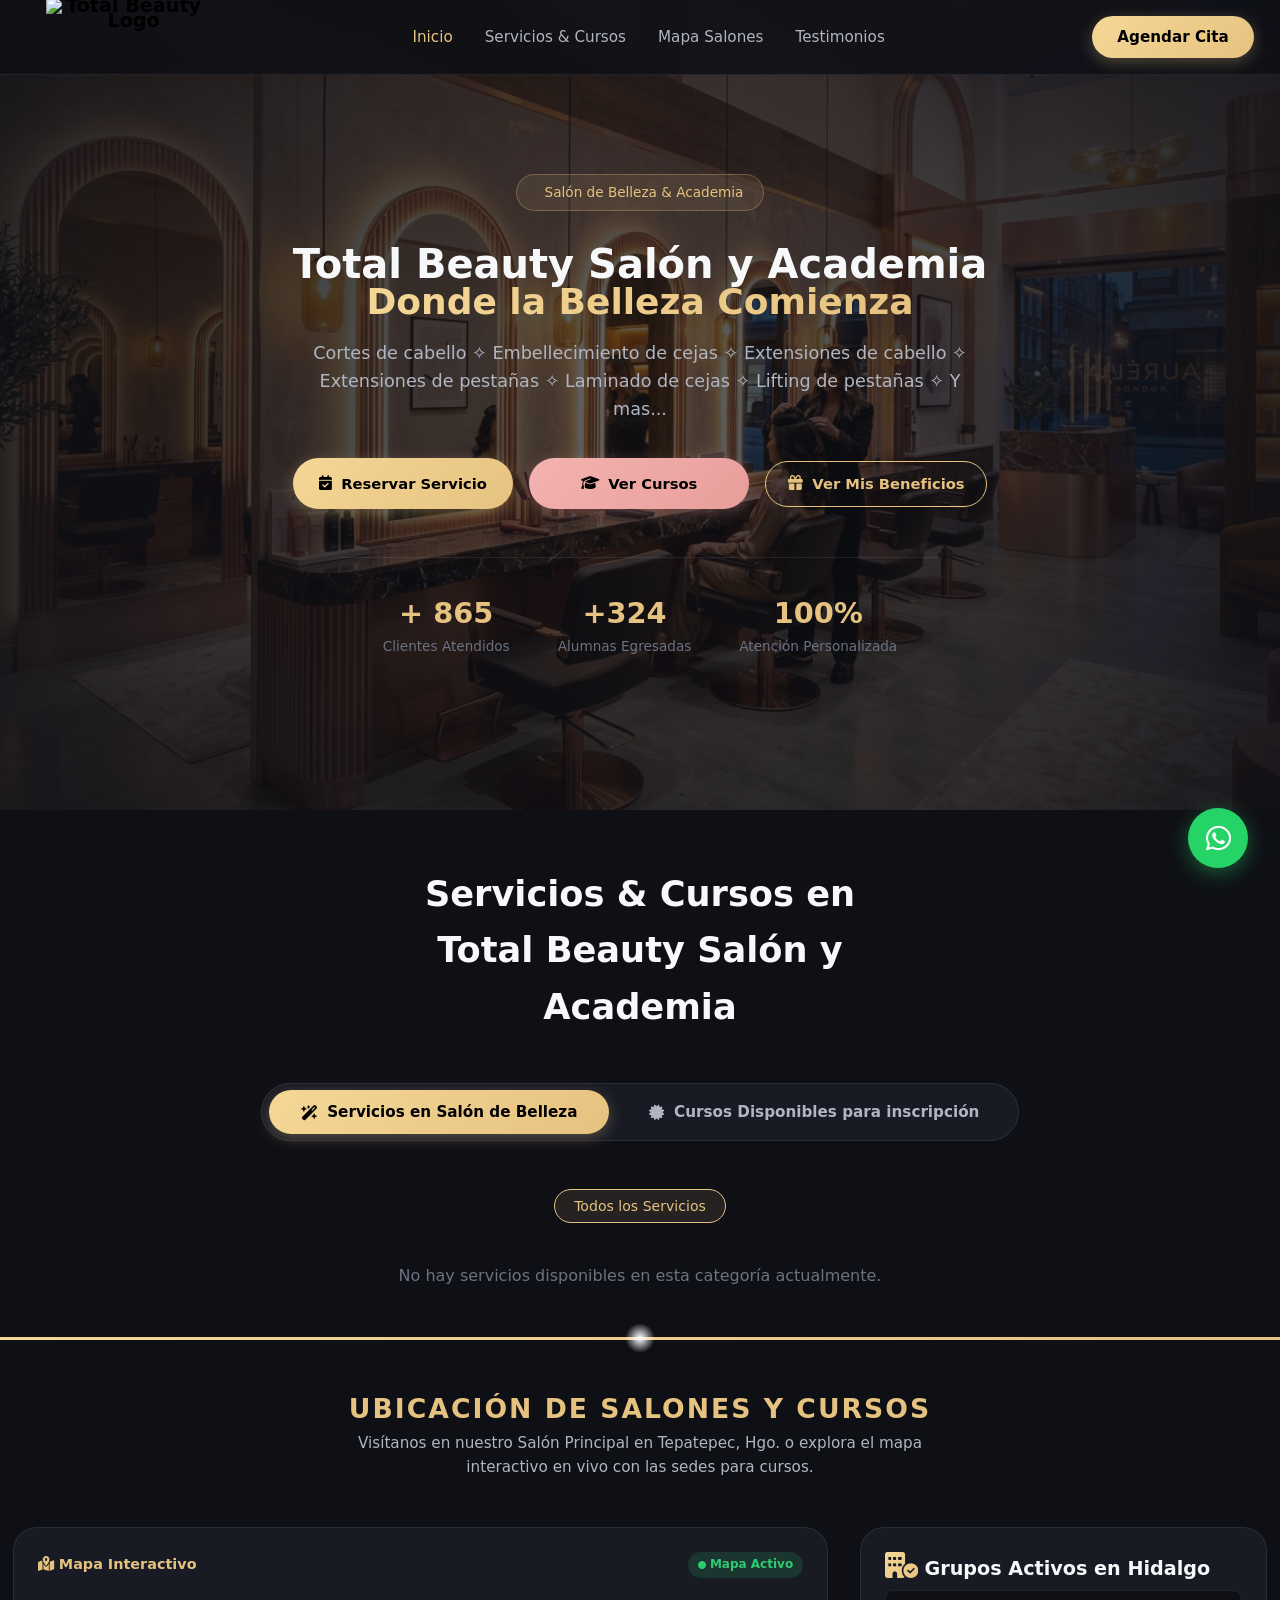
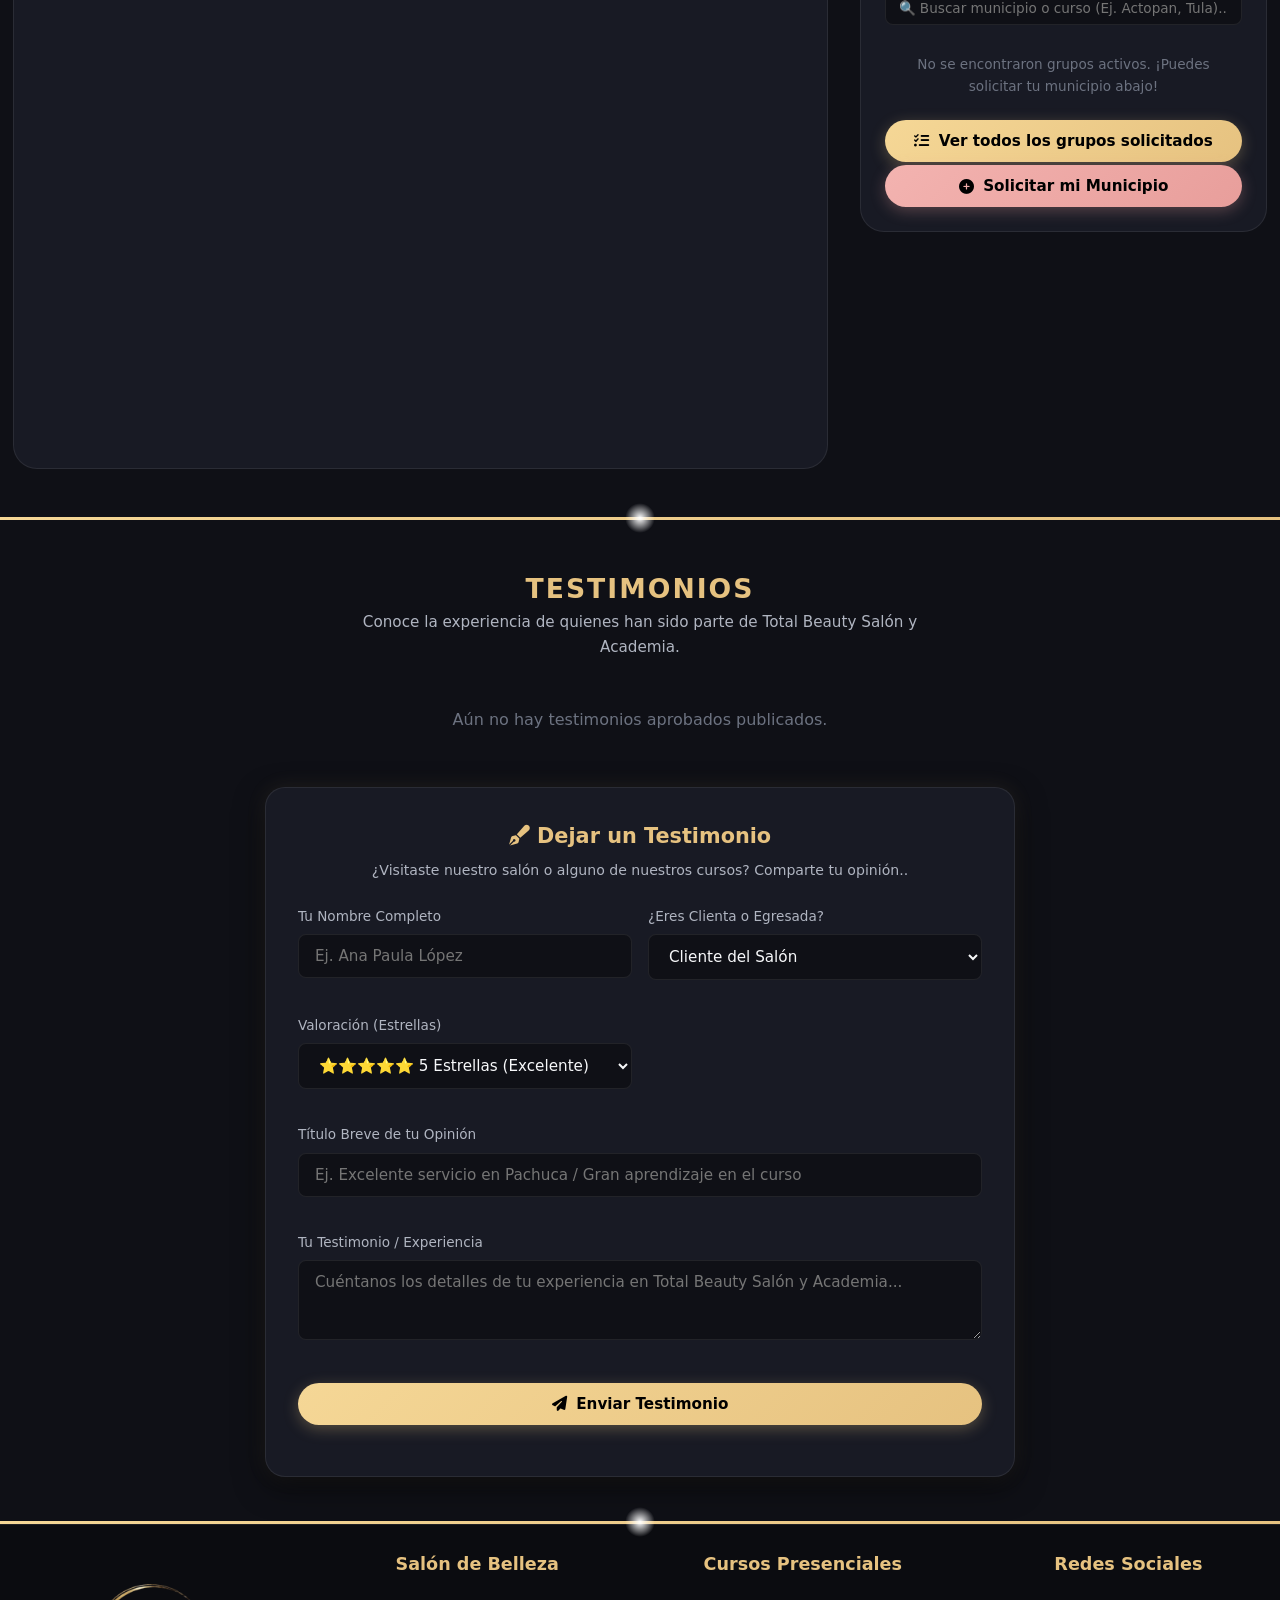
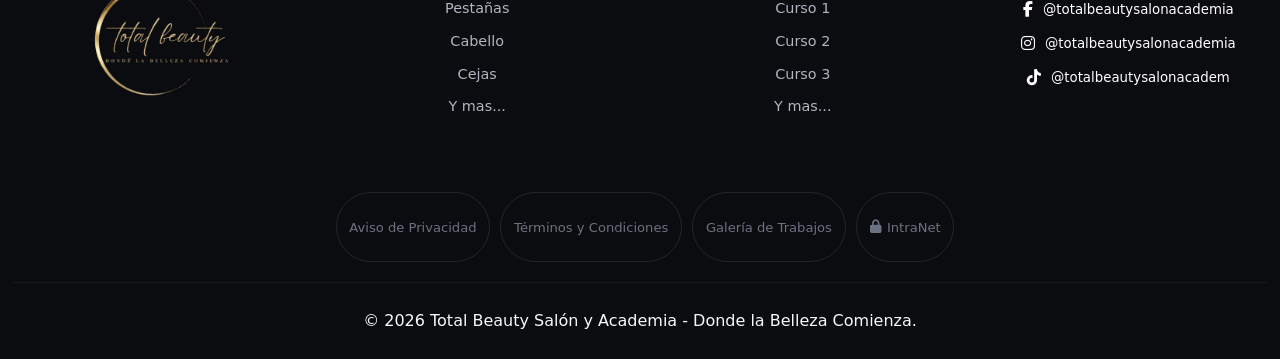
==== commit 8e9abf67: "Add files via upload" ====
--- a/index.html
+++ b/index.html
@@ -20,18 +20,15 @@
     
     <!-- Contenedor del Logo PNG y Anillos Giratorios -->
     <div class="glam-spinner-box">
-      <!-- Anillo Exterior Giratorio -->
-      <div class="ring outer-ring"></div>
-      <!-- Anillo Interior Giratorio -->
-      <div class="ring inner-ring"></div>
       
       <!-- TU LOGO PNG CENTRAL -->
       <div class="center-logo-container">
-        <!-- PEGA AQUÍ ABAJO EN EL src="..." TODO EL CÓDIGO BASE64 QUE COPIASTE -->
         <img src="[data-uri]" alt="Logo Salón & Academia" class="center-png-logo">
       </div>
-    </div>
-
+
+      
+    </div>
+    <h1 style=" background: linear-gradient(45deg, #AA7C11 0%, #D4AF37 40%, #F3E5AB 60%, #AA7C11 100%);   -webkit-background-clip: text;   -webkit-text-fill-color: transparent;;">Cargando...</h1>
   </div>
 </div>
 
@@ -71,24 +68,6 @@
   /* Opcional: Si tu logo tiene fondo blanco y quieres que se vea transparente sobre el fondo oscuro, 
      puedes intentar usar un filtro CSS, aunque lo ideal es que el PNG ya sea transparente.
      filter: brightness(0) invert(1); /* Esto lo vuelve blanco si es negro, o viceversa */
-}
-
-/* Anillo Exterior */
-.ring.outer-ring {
-  position: absolute; width: 100%; height: 100%;
-  border: 3px solid transparent; border-top-color: #d4af37;
-  border-right-color: #d4af37; border-radius: 50%;
-  animation: spin-clockwise 2s linear infinite;
-  box-shadow: 0 0 15px rgba(212, 175, 55, 0.25);
-}
-
-/* Anillo Interior */
-.ring.inner-ring {
-  position: absolute; width: 308px;
-    height: 308px;
-  border: 2px solid transparent; border-bottom-color: #f3e5ab;
-  border-left-color: #f3e5ab; border-radius: 50%;
-  animation: spin-counter 1.2s linear infinite;
 }
 
 /* Tipografía de Marca */
@@ -128,7 +107,7 @@
   <!-- Header & Navigation -->
   <nav class="navbar">
     <a href="#experiencia" class="logo-container">
-      <div class="logo-icon"><img src="images/logo.png" alt="Total Beauty Logo"></div>
+      <div class="logo-icon"><img src="images/logoheader.png" alt="Total Beauty Logo"></div>
     </a>
     
     <ul class="nav-links">
@@ -156,7 +135,7 @@
       </p>
 
       <div class="hero-buttons">
-        <a href="#oferta" class="btn btn-gold" onclick="document.querySelector('[data-tab=\'tab-salon\']').click()">
+        <a href="#oferta" class="btn btn-gold" onclick="openBookModal()">
           <i class="fa-solid fa-calendar-check"></i> Reservar Servicio
         </a>
         <a href="#oferta" class="btn btn-rose" onclick="document.querySelector('[data-tab=\'tab-cursos\']').click()">
@@ -169,11 +148,11 @@
 
       <div class="hero-stats">
         <div class="stat-item">
-          <h3>+0</h3>
+          <h3>+ 865</h3>
           <p>Clientes Atendidos</p>
         </div>
         <div class="stat-item">
-          <h3>+0</h3>
+          <h3>+324</h3>
           <p>Alumnas Egresadas</p>
         </div>
         <div class="stat-item">
@@ -221,7 +200,7 @@
   <!-- Interactive Map Section -->
   <section class="section" id="sedes">
     <div class="section-header">
-      <span class="section-tag">Ubicación de Salones</span>
+      <span class="section-tag">Ubicación de Salones y cursos</span>
       <p class="section-desc">Visítanos en nuestro Salón Principal en Tepatepec, Hgo. o explora el mapa interactivo en vivo con las sedes para cursos.</p>
     </div>
 
@@ -342,23 +321,23 @@
  <!-- Footer -->
   <footer><br>
     <div class="footer-grid">
-      <div class="footer-col">
-        <a href="#experiencia" class="logo-container" style="margin-bottom: 0.8rem;">
-          <div class="logo-iconf"><img src="images/logo.png" alt="Total Beauty Logo"></div>
-          <div class="logo-text">
-            <span class="brand-name">Total Beauty <br> Salón y Academia</span>
-            <span class="brand-sub">Donde la Belleza Comienza</span>
-          </div>
-        </a>
-        
-      </div>
+ 
+
+
+
+      <div class="contenedor-padre">
+  <div class="div-hijo">
+    <div class="logo-iconf"><img src="images/logo.png" alt="Total Beauty Logo"></div>
+  </div>
+</div>
+
 
       <div class="footer-col">
         <h4>Salón de Belleza</h4>
         <ul>
-          <li>Servicio 1</li>
-          <li>Servicio 2</li>
-          <li>Servicio 3</li>
+          <li>Pestañas</li>
+          <li>Cabello</li>
+          <li>Cejas </li>
           <li>Y mas...</li>
         </ul>
       </div>
@@ -376,24 +355,23 @@
 <div class="footer-col">
         <h4>Redes Sociales</h4>
         <div class="social-links">
-          <a href="https://facebook.com" target="_blank" aria-label="Facebook"><i class="fab fa-facebook-f"></i></a>
-          <a href="https://instagram.com" target="_blank" aria-label="Instagram"><i class="fab fa-instagram"></i></a>
-          <a href="https://tiktok.com" target="_blank" aria-label="TikTok"><i class="fab fa-tiktok"></i></a>
-          <a href="https://wa.me/tu_numero" target="_blank" aria-label="WhatsApp"><i class="fab fa-whatsapp"></i></a>
-
+          <a href="https://www.facebook.com/totalbeautysalonacademia" target="_blank" aria-label="Facebook"><i class="fab fa-facebook-f"></i><small style="margin-left: 10px;"> @totalbeautysalonacademia</small></a>
+          <a href="https://www.instagram.com/totalbeautysalonacademia/" target="_blank" rel="noopener noreferrer" aria-label="Instagram">   <i class="fab fa-instagram"> </i><small style="margin-left: 10px;"> @totalbeautysalonacademia</small> </a>
+          <a href="https://www.tiktok.com/@totalbeautysalonacadem" target="_blank" aria-label="TikTok"><i class="fab fa-tiktok"></i> <small style="margin-left: 10px;">@totalbeautysalonacadem</small></a>
+         <!-- <a href="https://wa.me/tu_numero" target="_blank" aria-label="WhatsApp"><i class="fab fa-whatsapp"></i></a>
+        -->
         </div>
       </div>    
     </div>
               <!-- Discrete Admin Access Link -->
       <div class="botonesfooter">
-        <a href="" class="footerbutt"> Preguntas Frecuentes (FAQ)</a>
-        <a href="" class="footerbutt"> Aviso de Privacidad</a>
-        <a href="" class="footerbutt"> Términos y Condiciones</a>
-        <a href="" class="footerbutt"> Galería de Trabajos</a>
-        <a href="" class="footerbutt"> Conócenos</a>        
+        <a href="avipriv.html" class="footerbutt"> Aviso de Privacidad</a>
+        <a href="termcond.html" class="footerbutt"> Términos y Condiciones</a>
+        <a href="galeria.html" class="footerbutt"> Galería de Trabajos</a>
+       <!--  <a href="" class="footerbutt"> Conócenos</a>        
         <a href="" class="footerbutt"> Asistencia Y contacto</a>
-        <a href="" class="footerbutt">Únete a nosotros</a>
-        <a href="general.html" class="footerbutt"><i class="fa-solid fa-lock"></i> IntraNet / Panel Admin</a>
+        <a href="" class="footerbutt">Únete a nosotros</a>-->
+        <a href="general.html" class="footerbutt"><i class="fa-solid fa-lock"></i> IntraNet</a>
 </div>
 
 
@@ -626,7 +604,7 @@
         </div>
 
         <div class="form-group">
-          <label>Precio ($ MXN)</label>
+          <label>Precio</label>
           <input type="number" class="form-control" id="editSrvPrice" required>
         </div>
 
@@ -687,7 +665,7 @@
         </div>
 
         <div class="form-group">
-          <label>Inversión ($ MXN)</label>
+          <label>Inversión</label>
           <input type="number" class="form-control" id="editCoursePrice" required>
         </div>
 
@@ -735,7 +713,7 @@
     <div class="modal-card">
       <button type="button" class="modal-close">&times;</button>
       <div class="modal-header">
-        <h3 class="text-gradient-gold">Agendar Cita ($ MXN)</h3>
+        <h3 class="text-gradient-gold">Agendar Cita </h3>
         <p>Selecciona tu sucursal, servicio y fecha.</p>
       </div>
 
@@ -766,7 +744,7 @@
         </div>
 
         <div class="form-group">
-          <label>Servicio Deseado (Precios en $ MXN)</label>
+          <label>Servicio Deseado </label>
           <select class="form-control" id="serviceSelect" required>
             <!-- Populated dynamically -->
           </select>
@@ -796,7 +774,7 @@
     <div class="modal-card">
       <button type="button" class="modal-close">&times;</button>
       <div class="modal-header">
-        <h3 class="text-gradient-gold">Reserva Presencial (Hidalgo)</h3>
+        <h3 class="text-gradient-gold">Reserva Lugaren Curso Presencial </h3>
         <p>Asegura tu lugar en nuestros talleres prácticos.</p>
       </div>
 
@@ -814,12 +792,9 @@
         </div>
 
         <div class="form-group">
-          <label>Ubicación / Sede en Hidalgo</label>
+          <label>Ubicación </label>
           <select class="form-control" id="courseLocationSelect" required>
-            <option value="Salón Principal Pachuca">Salón Principal Pachuca</option>
-            <option value="Sede Tulancingo, Hgo.">Sede Tulancingo, Hgo.</option>
-            <option value="Sede Tula de Allende, Hgo.">Sede Tula de Allende, Hgo.</option>
-            <option value="Sede Mineral del Monte, Hgo.">Sede Mineral del Monte, Hgo.</option>
+            <option value="Salón Principal Pachuca">Salón Principal Tepatepec</option>
           </select>
         </div>
 
--- a/styles.css
+++ b/styles.css
@@ -5,6 +5,17 @@
   scroll-behavior: smooth;
 }
 
+
+.contenedor-padre {
+  display: flex;
+  justify-content: center; /* Centra horizontalmente */
+  align-items: center;     /* Centra verticalmente */
+}
+
+.div-hijo {
+  width: 50%;              /* El div requiere un ancho definido */
+  margin: 0 auto;          /* Centra horizontalmente */
+}
 :root {
   --bg-primary: #0F1016;
   --bg-card: #181A24;
@@ -254,7 +265,7 @@
 }
 
 .logo-icon img{
-  width: 87px;
+width: 160px;
   height: 78px;
   margin-left: 20px;
 }
@@ -269,8 +280,8 @@
 }
 
 .logo-iconf img{
-  width: 87px;
-  height: 78px;
+  width: 100%;
+  height: 100%;
   margin-left: 20px;
 }
 
@@ -1348,16 +1359,11 @@
   align-items: center;
   width: 25px;
   height: 24px;
-  background-color: rgba(255, 255, 255, 0.1); /* Fondo sutil */
   color: #ffffff; /* Color del icono */
-  border-radius: 50%; /* Los hace circulares */
   text-decoration: none;
   transition: background-color 0.3s ease;
 }
 
-.footer-col .social-links a:hover {
-  background-color: #007bff; /* Color al pasar el mouse */
-}
 
 .footerbutt {
     position: relative;
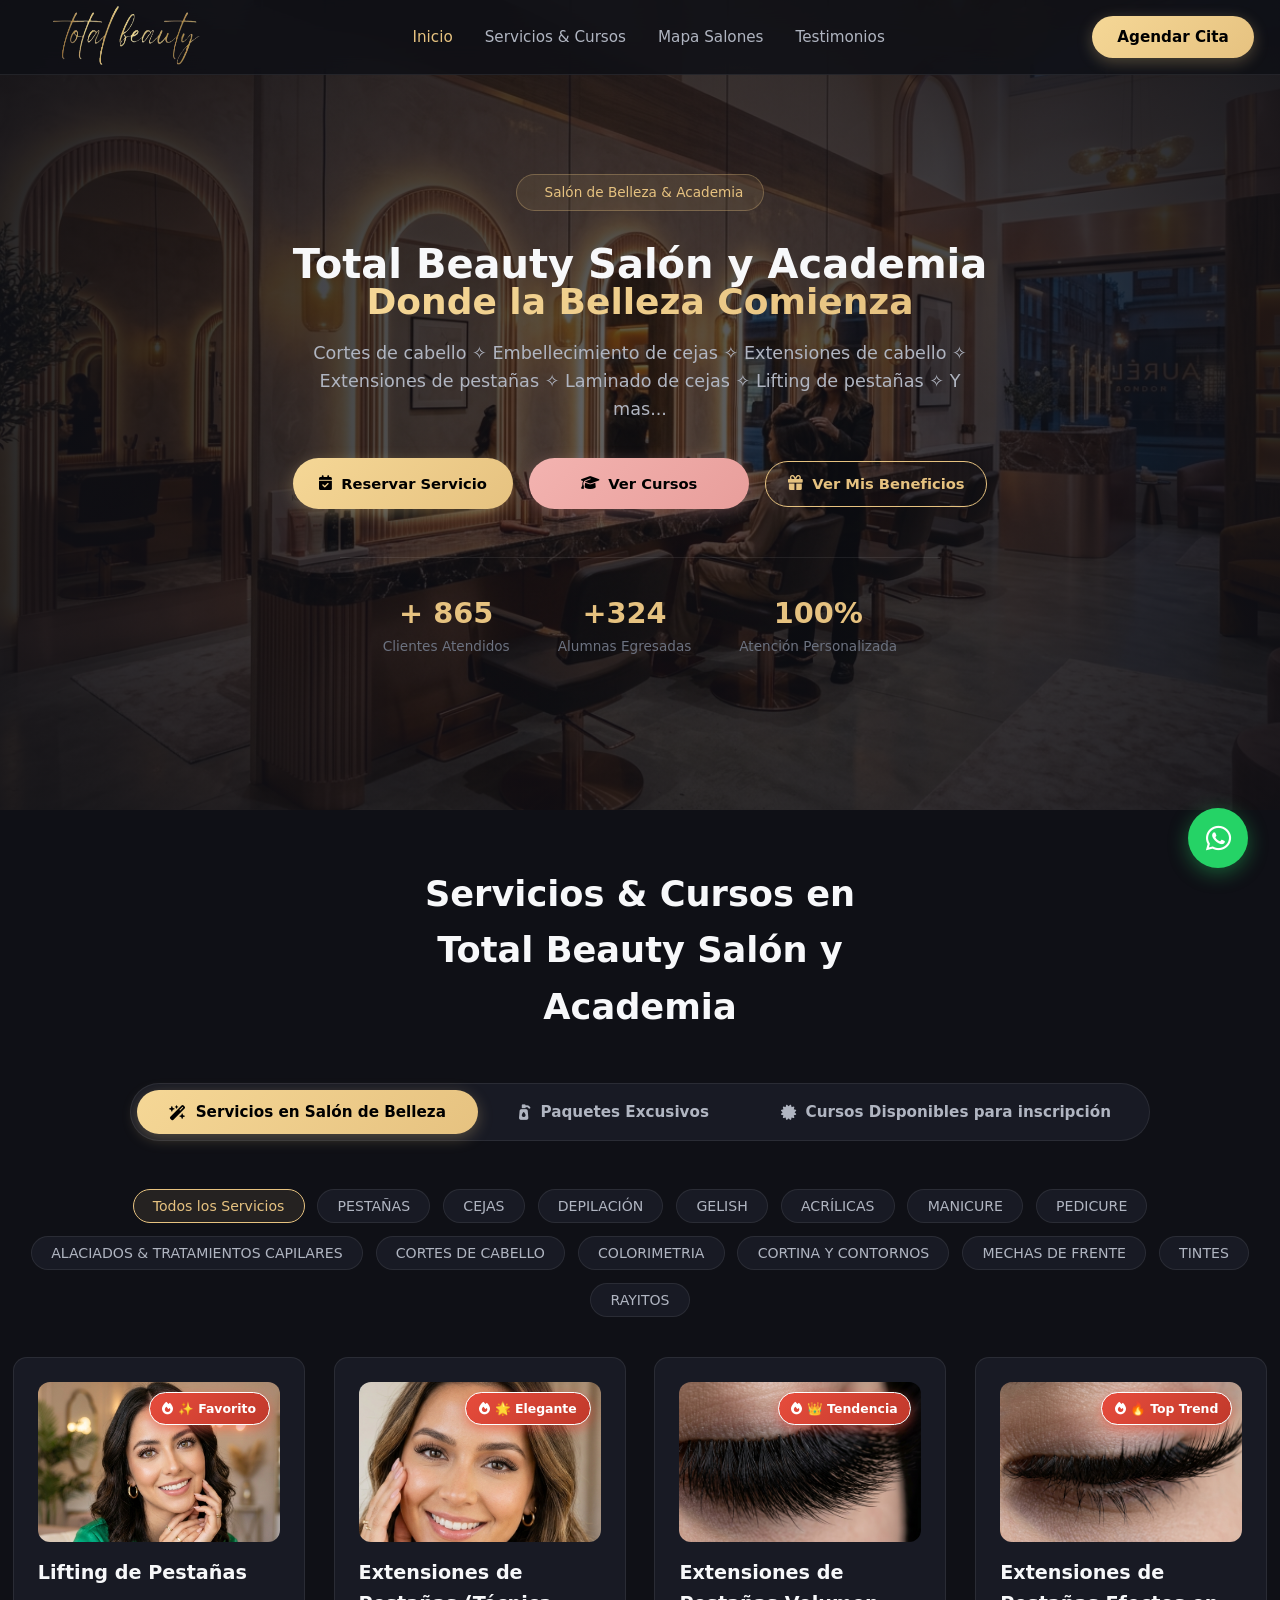
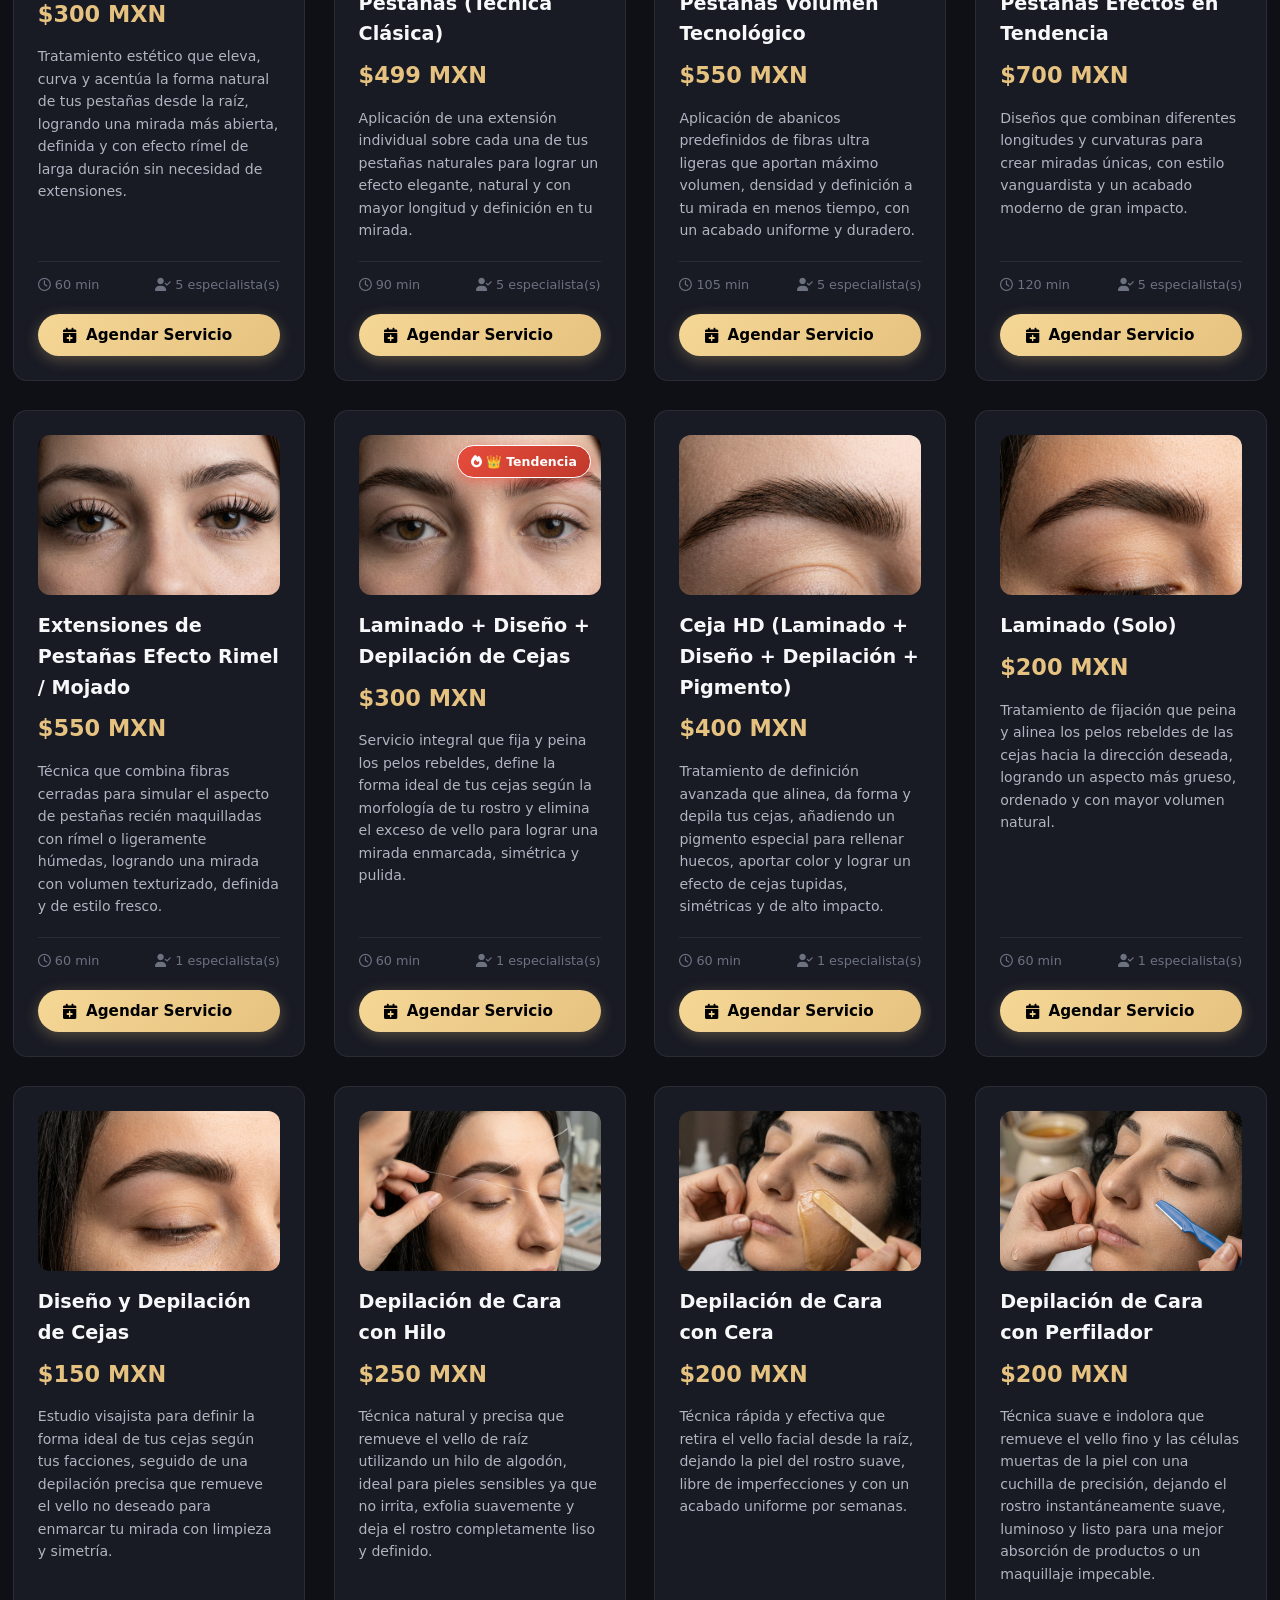
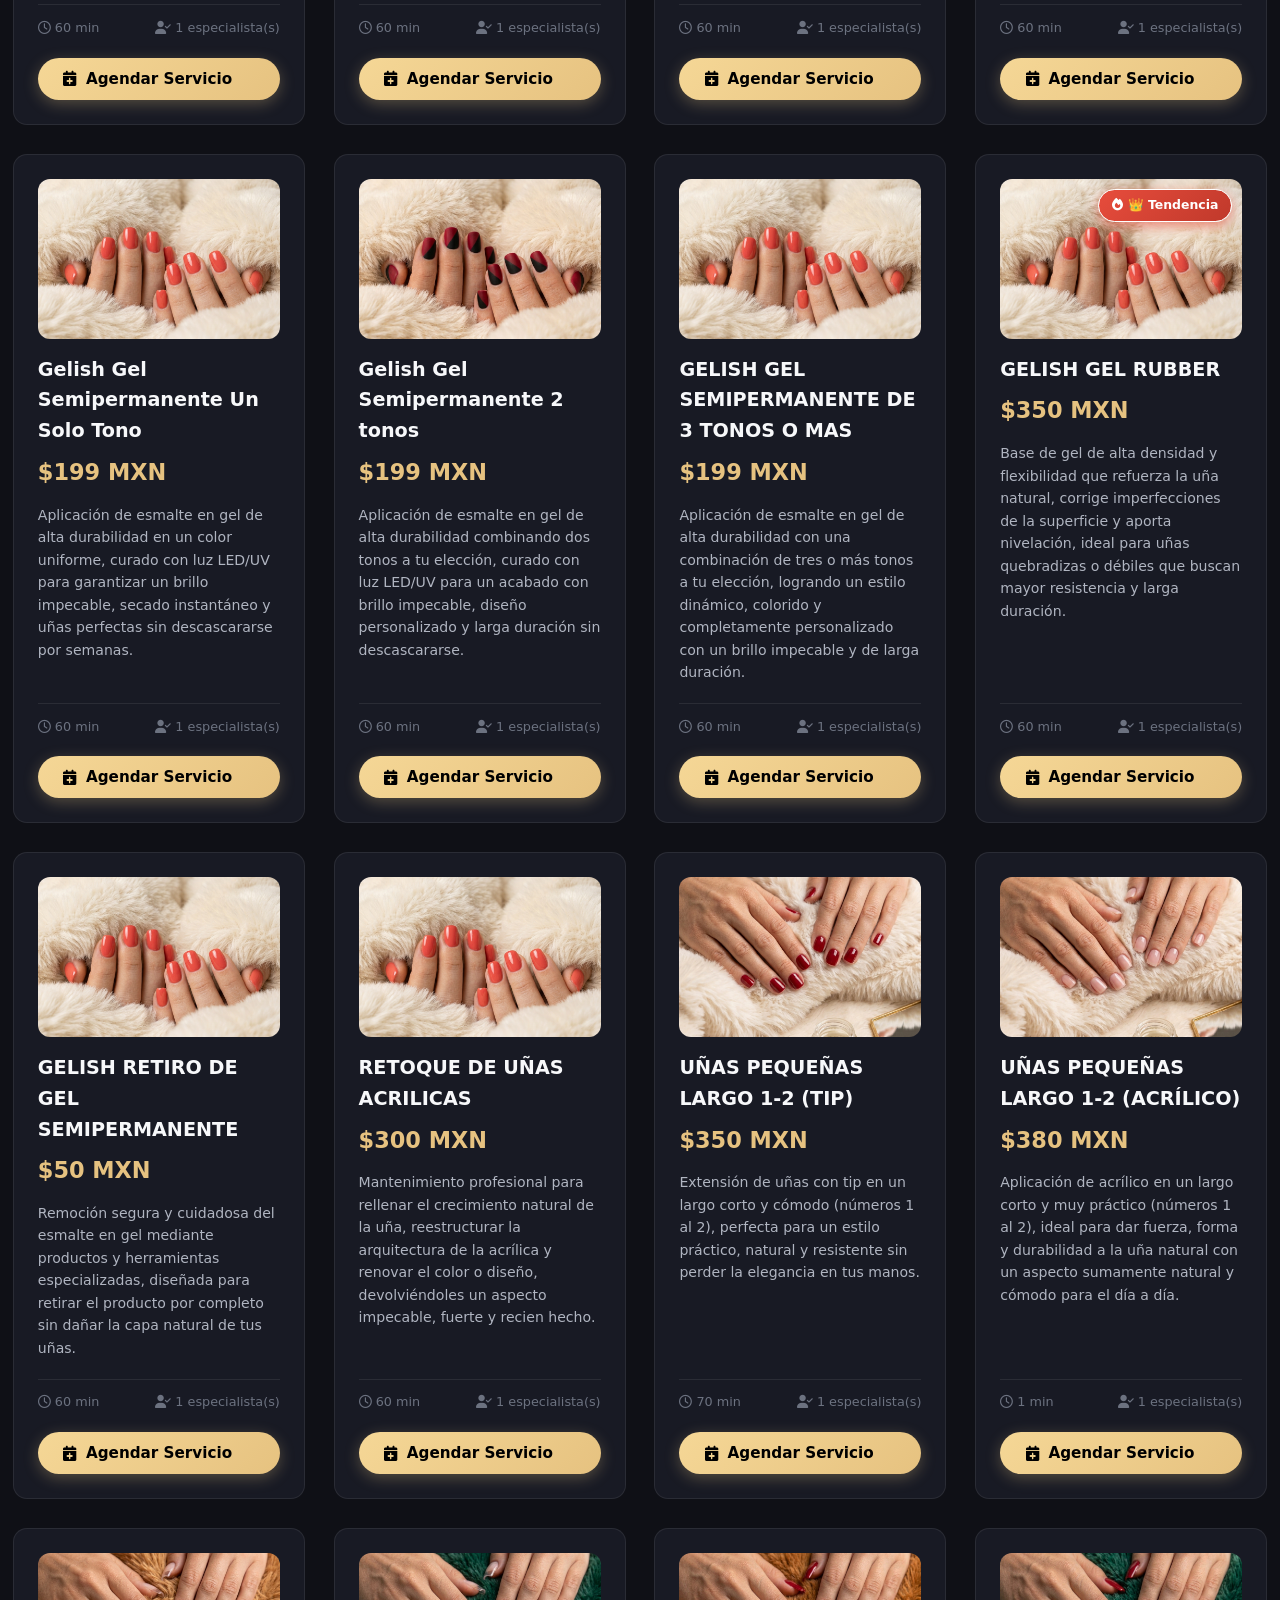
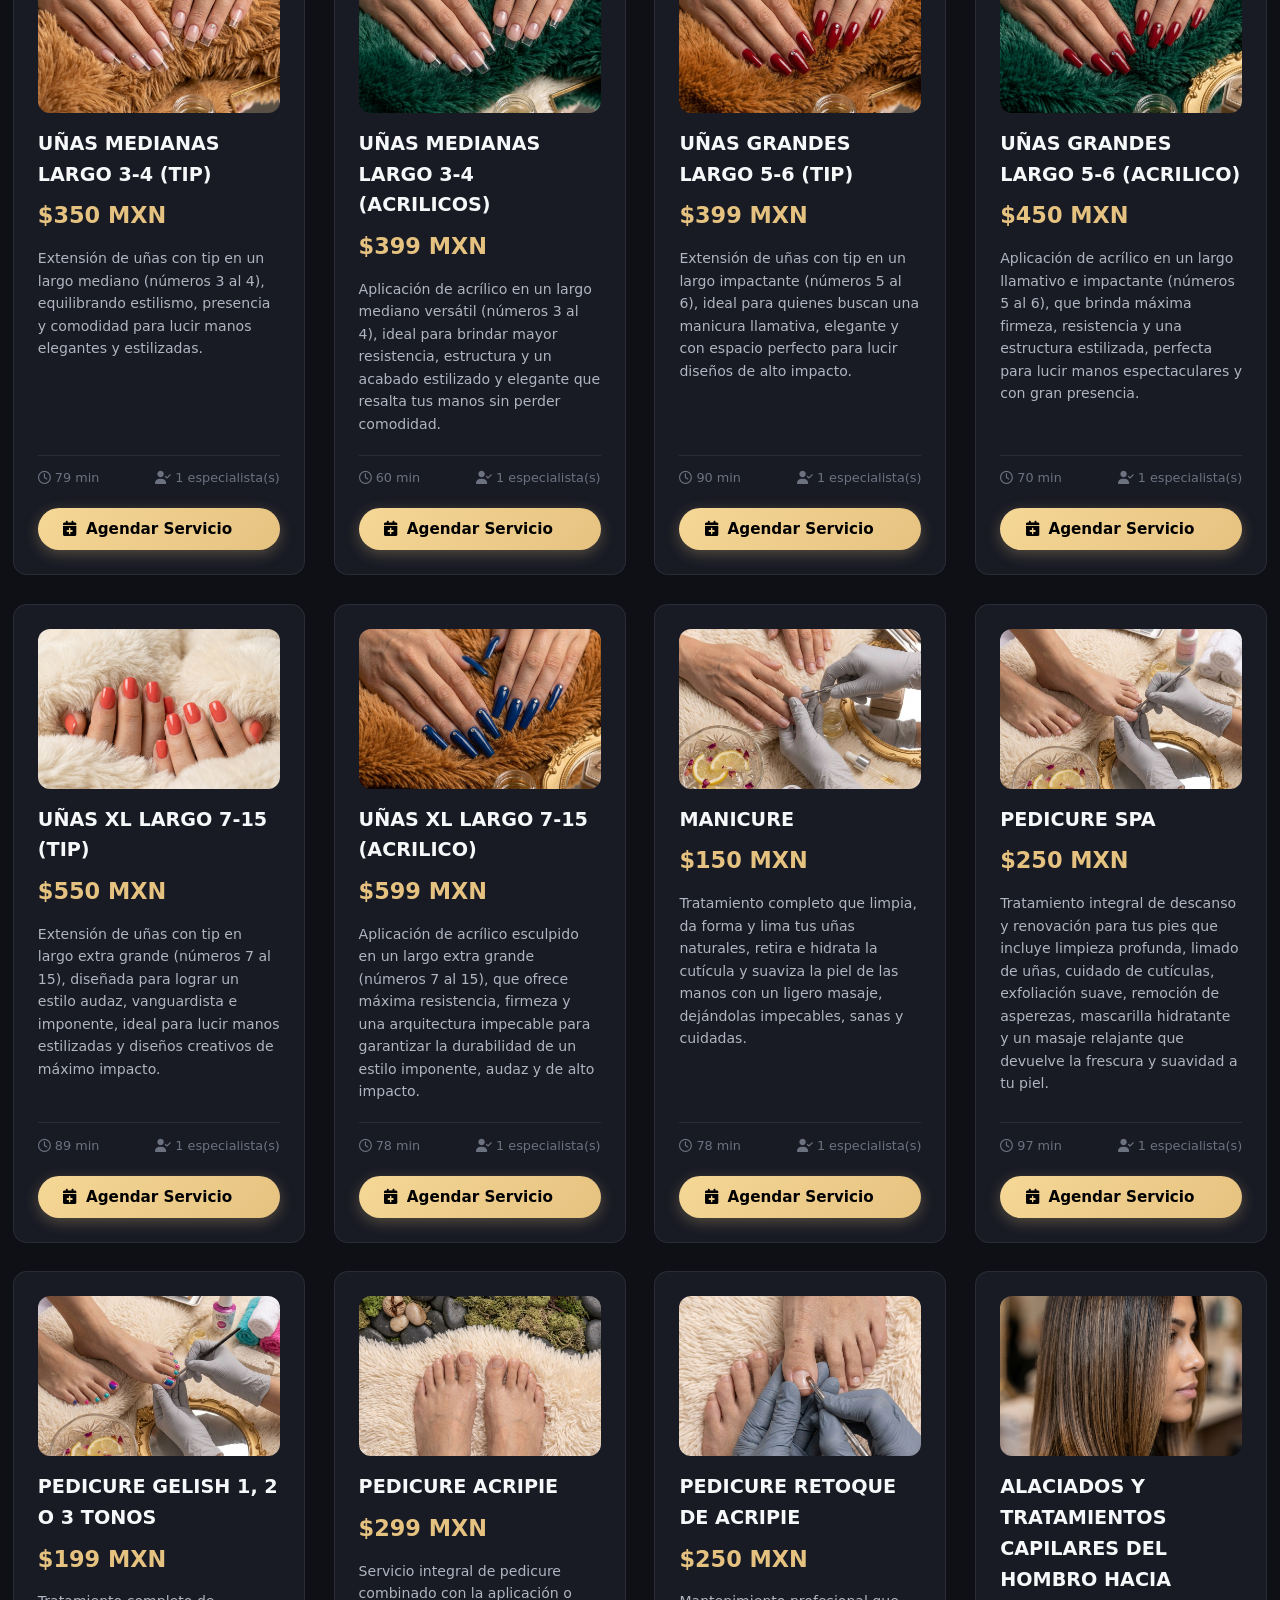
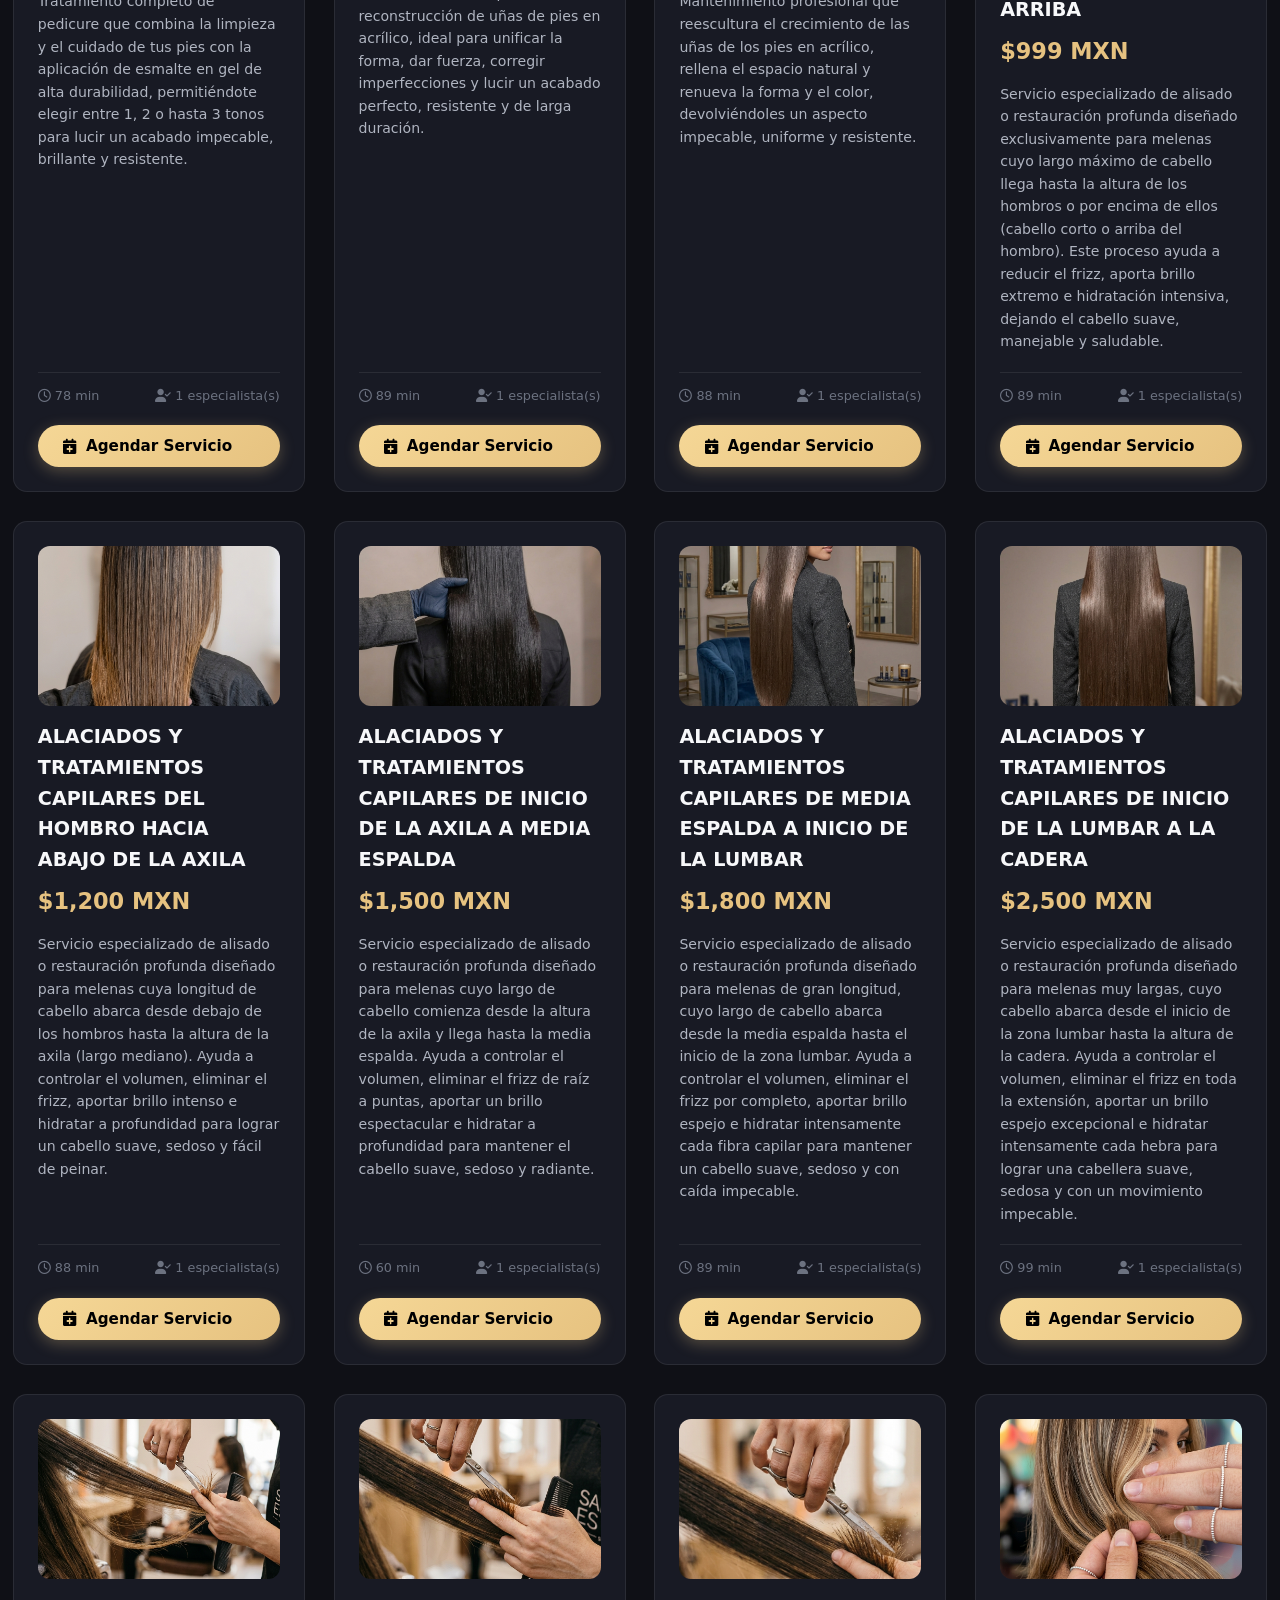
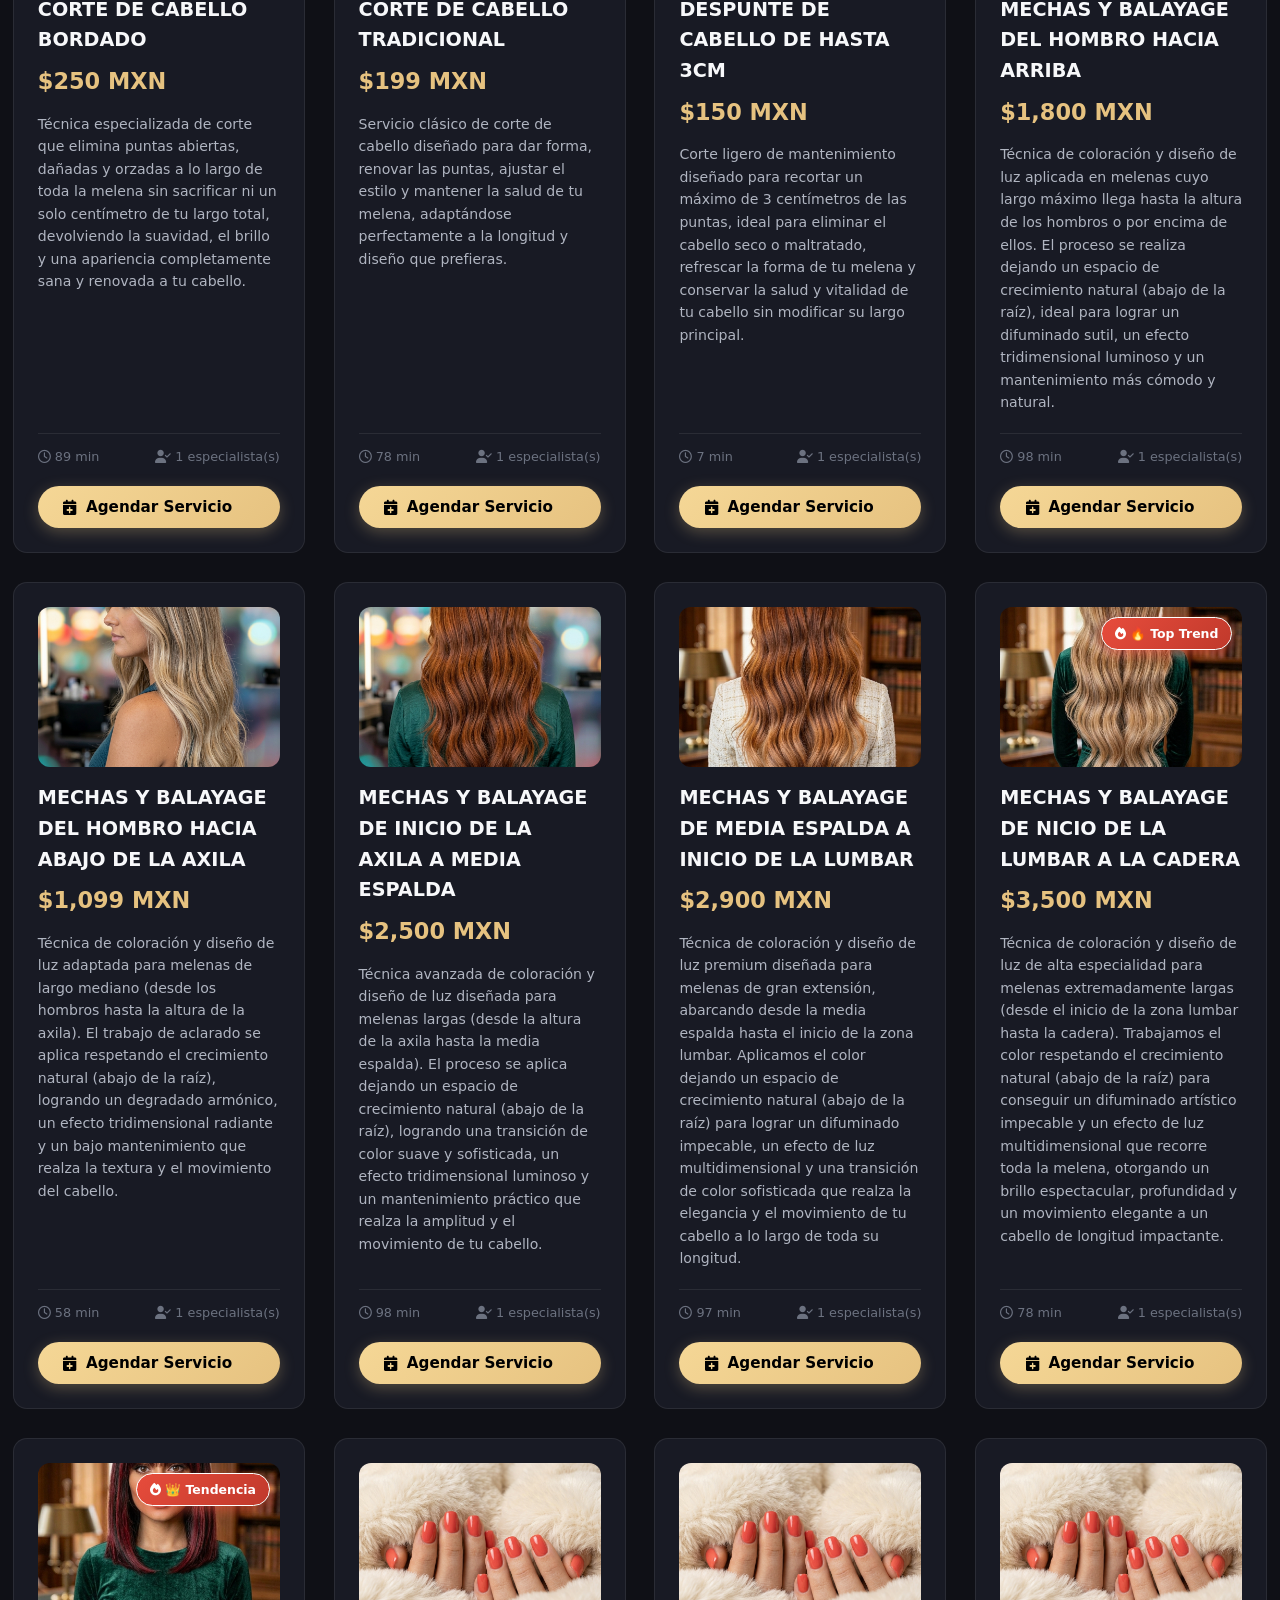
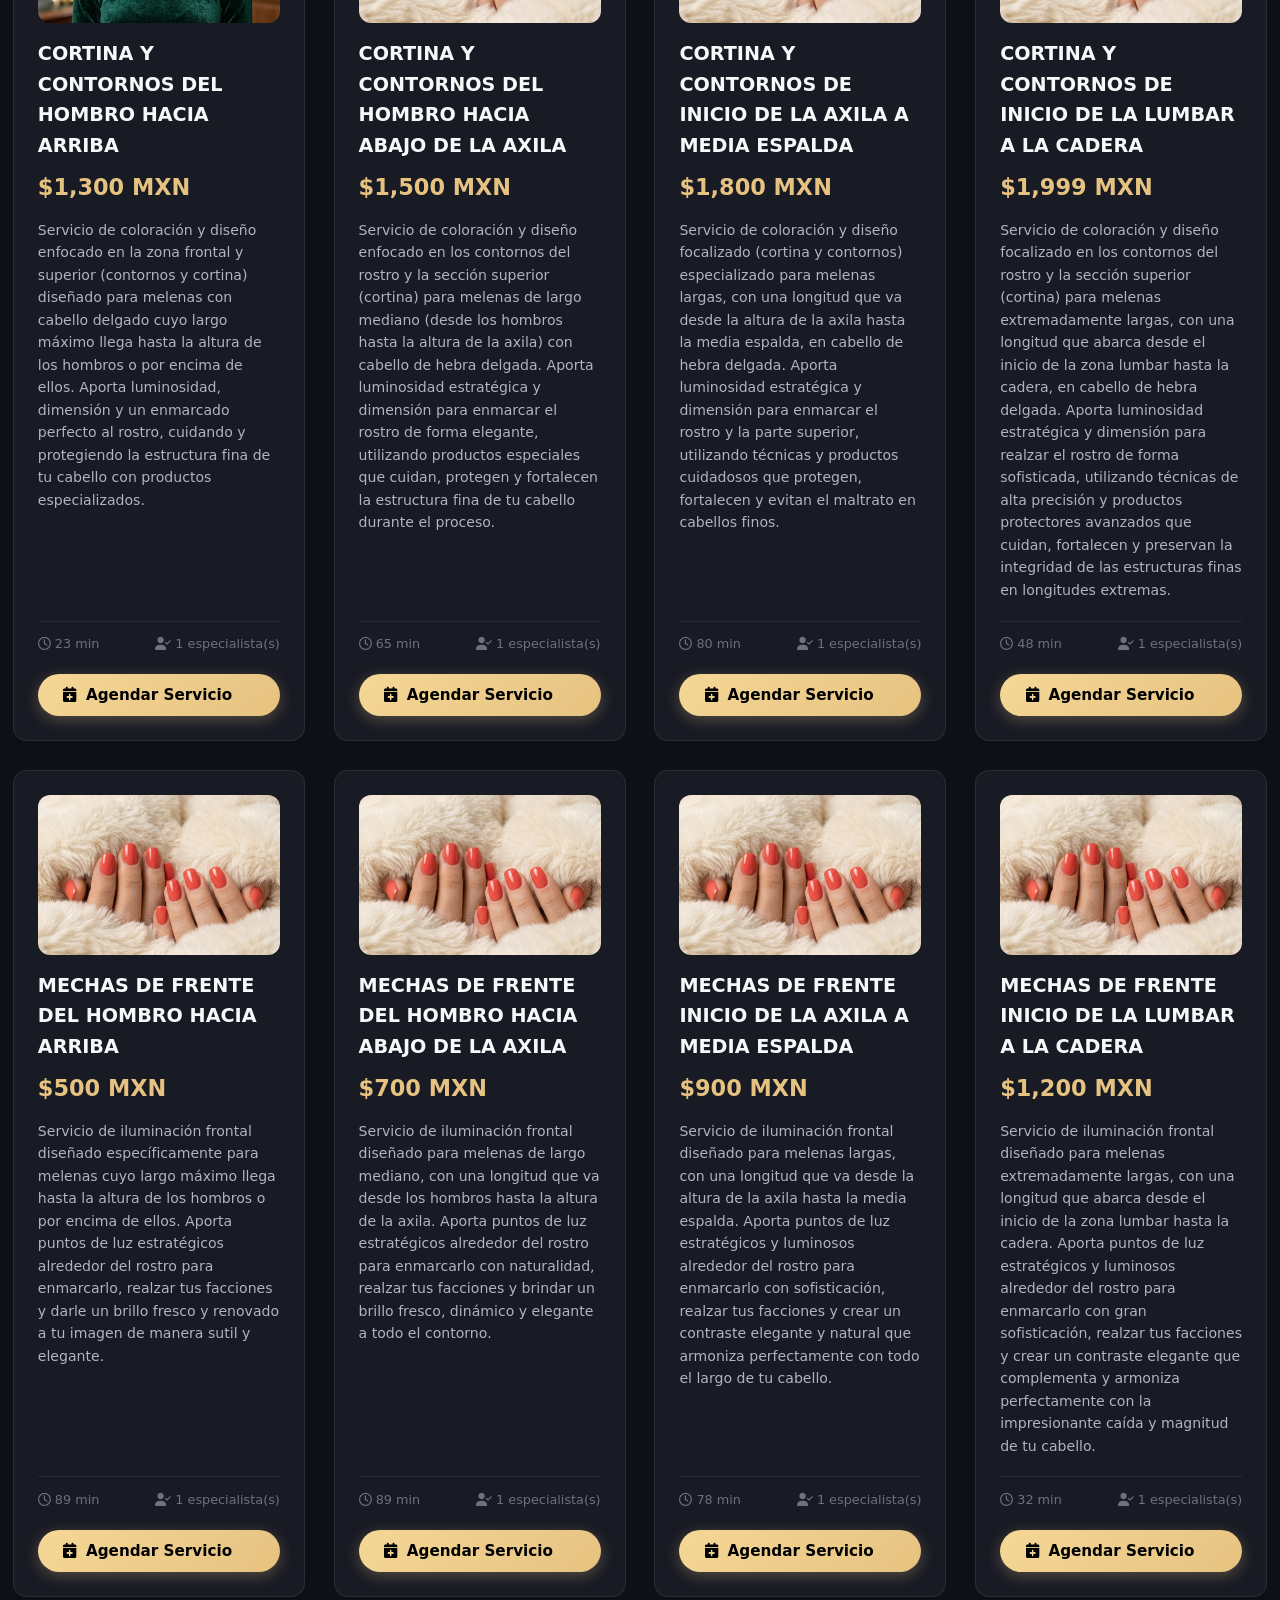
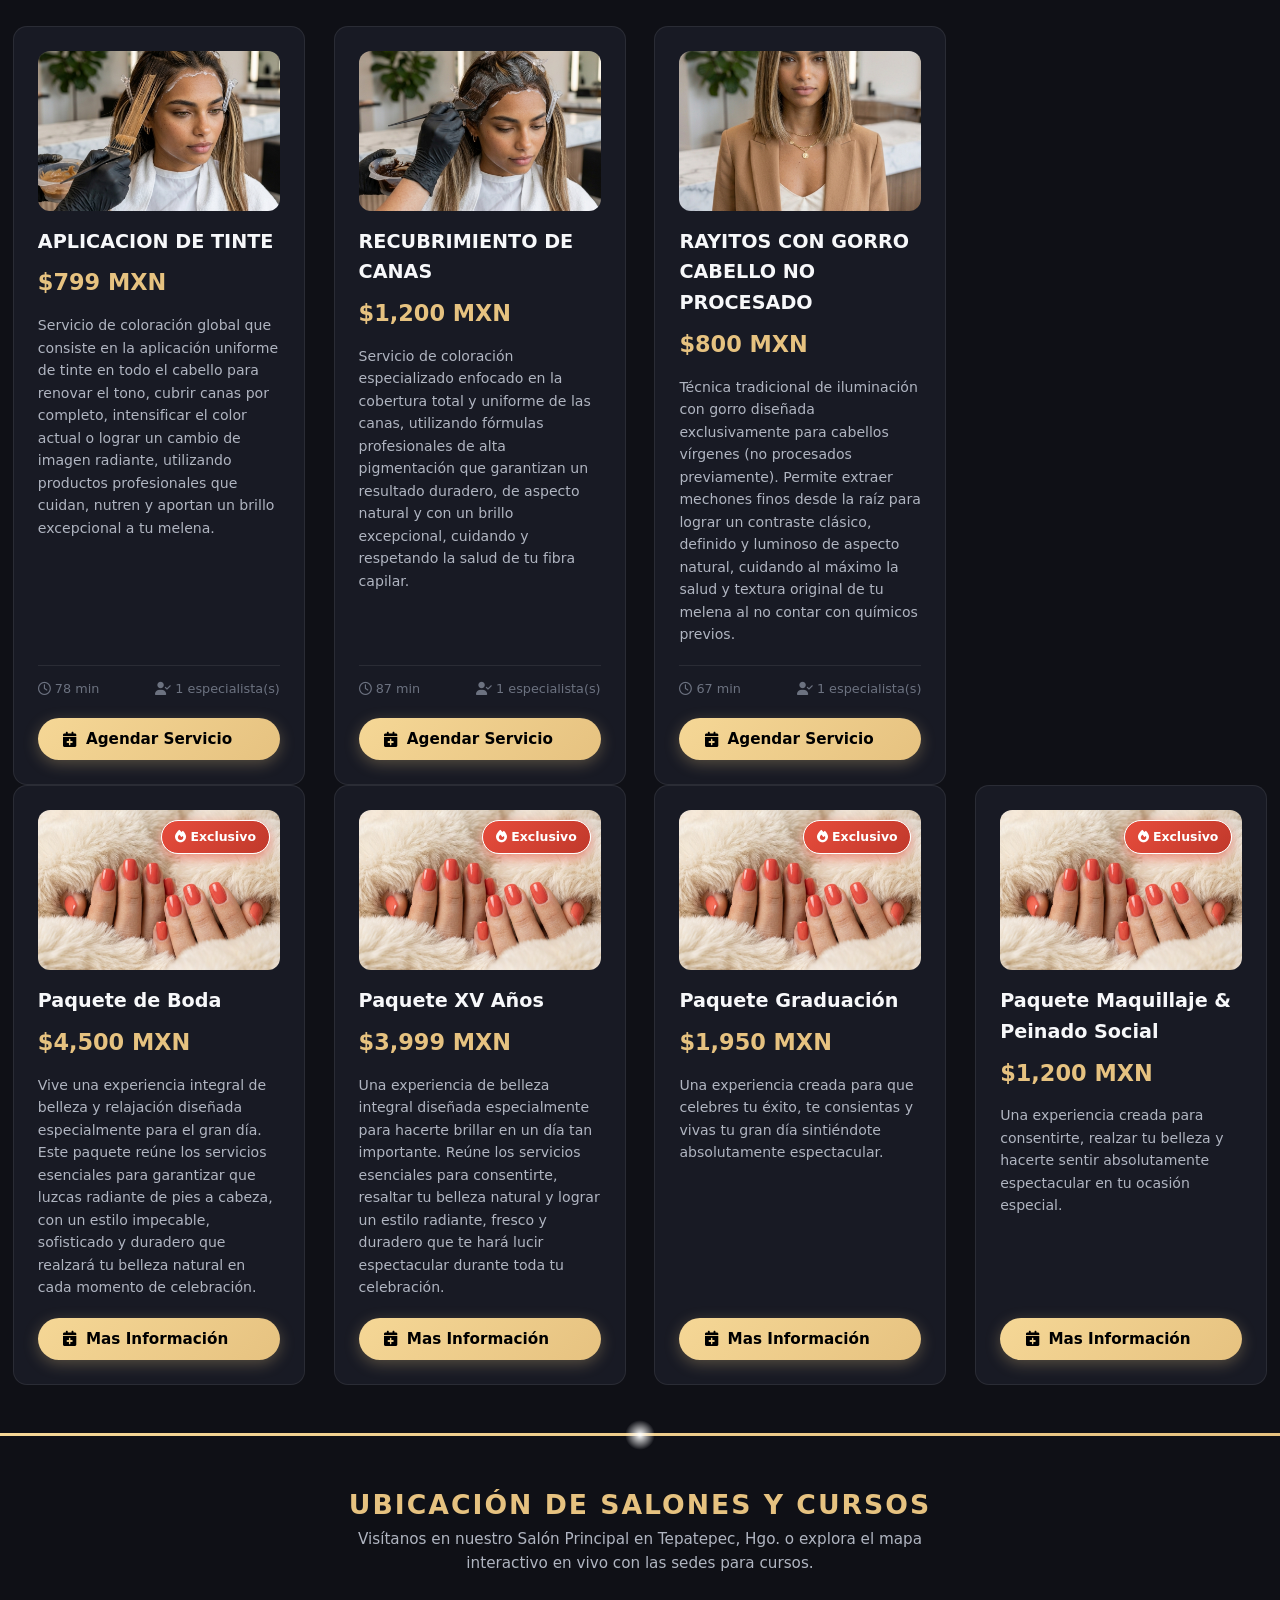
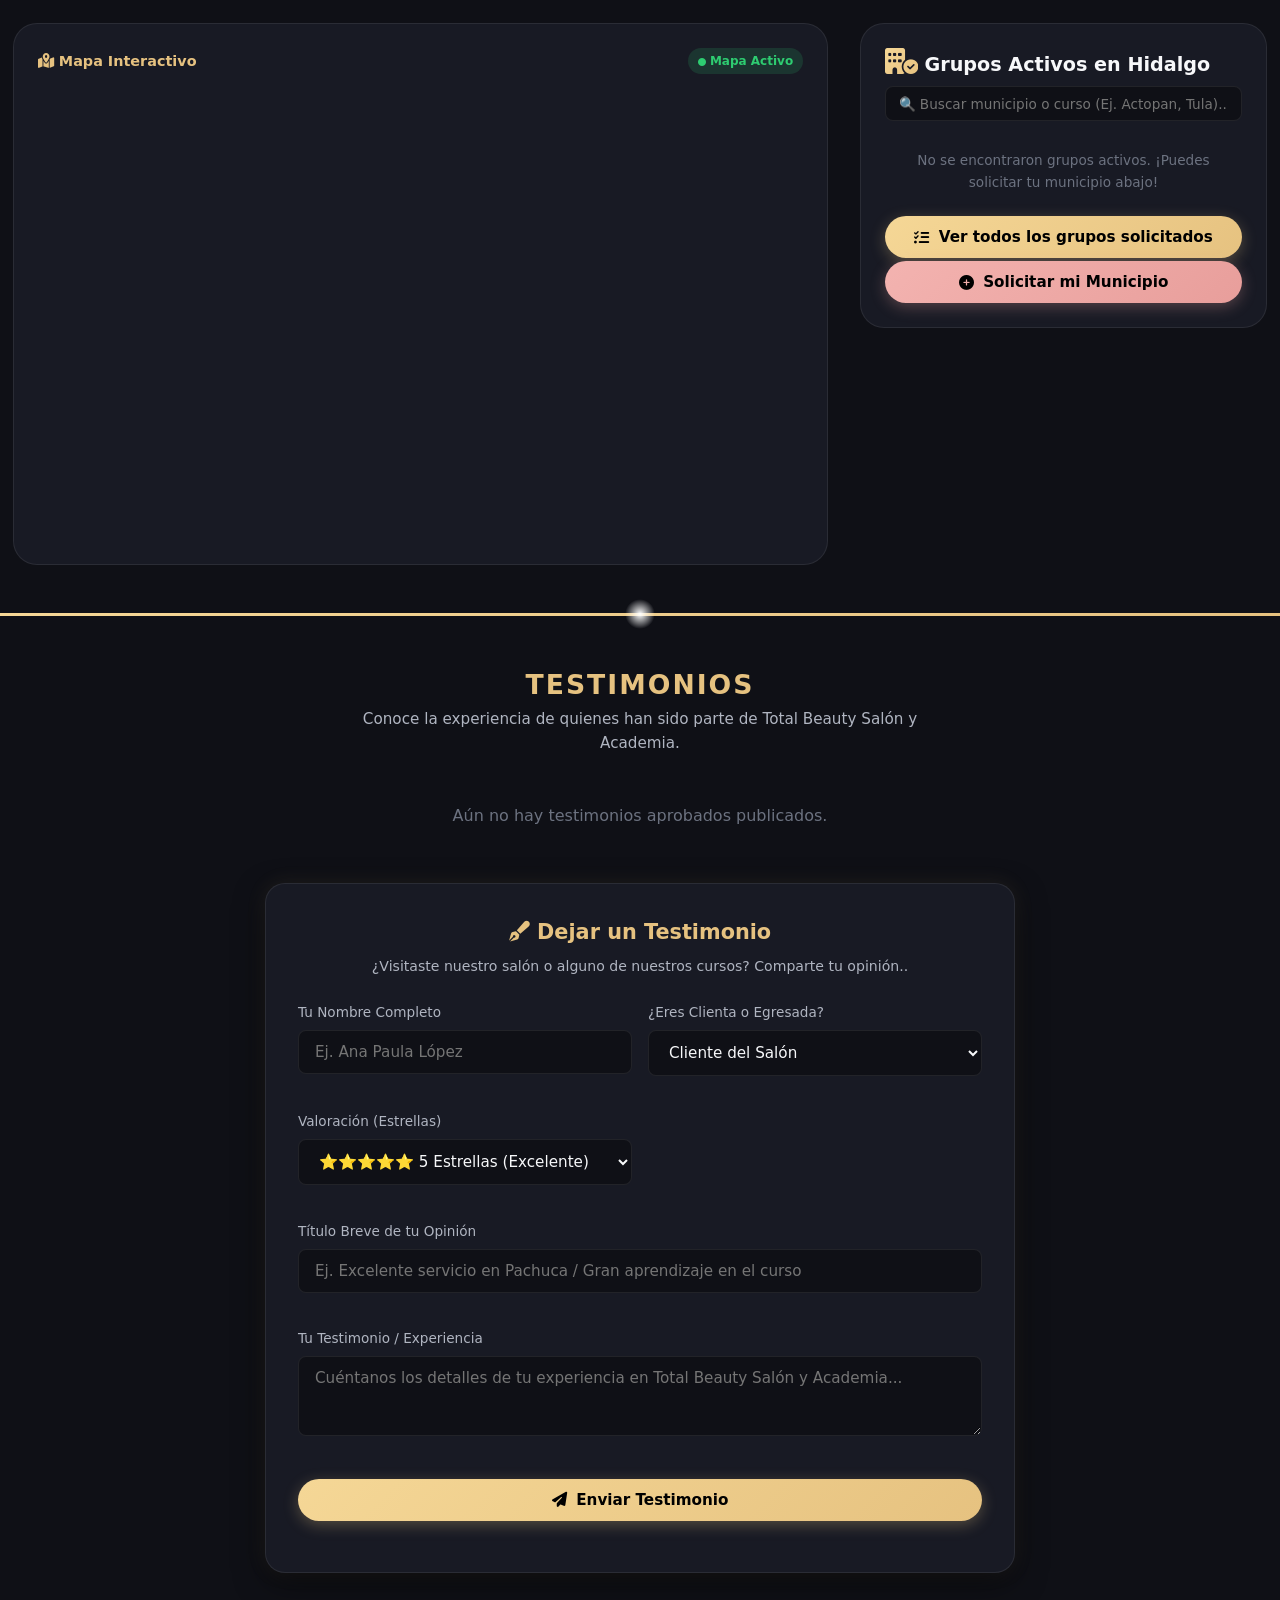
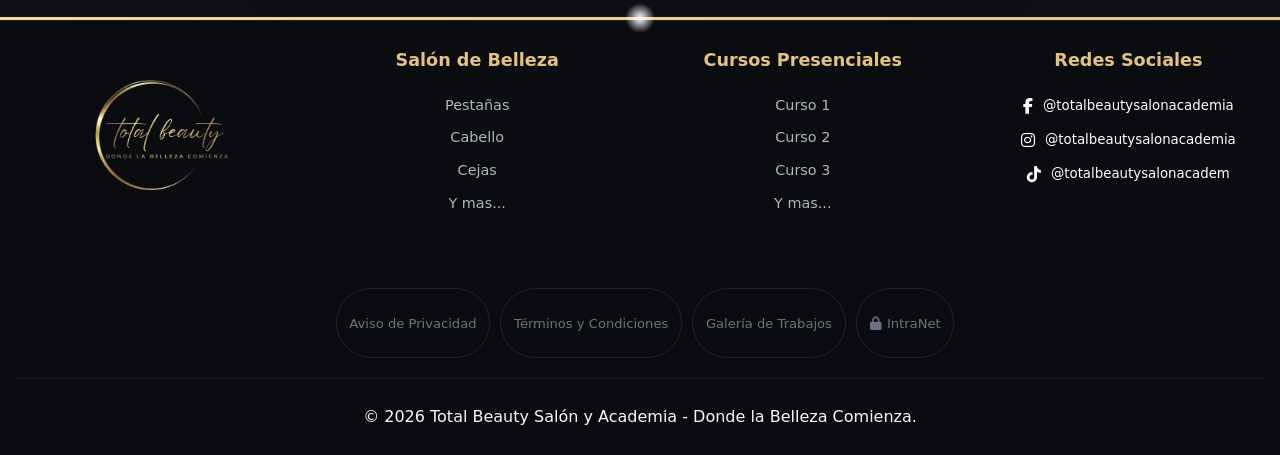
==== commit 79ba103b: "Add files via upload" ====
--- a/index.html
+++ b/index.html
@@ -36,7 +36,7 @@
 /* --- ESTILOS DEL PRELOADER CON LOGO PNG --- */
 #preloader {
   position: fixed; top: 0; left: 0; width: 100vw; height: 100vh;
-  background-color: #0b0b0d; display: flex;
+  background-color: #000000; display: flex;
   justify-content: center; align-items: center;
   z-index: 999999; transition: opacity 0.8s ease, visibility 0.8s ease;
 }
@@ -175,6 +175,9 @@
         <button type="button" class="switch-btn active" data-tab="tab-salon">
           <i class="fa-solid fa-wand-magic-sparkles"></i> Servicios en Salón de Belleza
         </button>
+        <button type="button" class="switch-btn" data-tab="tab-paquetes">
+          <i class="fa-solid fa-pump-soap"></i> Paquetes Excusivos
+        </button>
         <button type="button" class="switch-btn" data-tab="tab-cursos">
           <i class="fa-solid fa-certificate"></i>Cursos Disponibles para inscripción
         </button>
@@ -190,6 +193,105 @@
       <div class="services-grid" id="servicesGridContainer"></div>
     </div>
 
+        <!-- Tab paquetes -->
+    <div class="tab-content active" id="tab-paquetes">
+
+      <div class="services-grid">
+<div class="service-card" style="position: relative;">
+      <div>
+        <div style="position: relative; width: 100%; height: 160px; border-radius: 12px; overflow: hidden; margin-bottom: 1rem;">
+          <img src="images/paquetes/bodaportada.png" alt="Lifting de Pestañas" style="width: 100%; height: 100%; object-fit: cover;" onerror="this.src='images/course_nails.jpg'">
+          <div style="position: absolute; top: 10px; right: 10px; background: linear-gradient(135deg, #e74c3c, #c0392b); color: #fff; padding: 0.35rem 0.8rem; border-radius: 999px; font-weight: 800; font-size: 0.78rem; border: 1.5px solid #fff; box-shadow: 0 4px 12px rgba(231,76,60,0.6); z-index: 5;"><i class="fa-solid fa-fire"></i>  Exclusivo</div>
+        </div>
+        <h3 class="service-title">Paquete de Boda</h3>
+        <div class="service-price">$4,500 MXN</div>
+        <p class="service-desc">Vive una experiencia integral de belleza y relajación diseñada especialmente para el gran día. Este paquete reúne los servicios esenciales para garantizar que luzcas radiante de pies a cabeza, con un estilo impecable, sofisticado y duradero que realzará tu belleza natural en cada momento de celebración.</p>
+      </div>
+      <div>
+        <button type="button" class="btn btn-gold" style="width: 100%" onclick="paqboda()">
+          <i class="fa-solid fa-calendar-plus"></i> Mas Información
+        </button>
+      </div>
+    </div>
+
+
+
+
+
+
+    <div class="service-card" style="position: relative;">
+      <div>
+        <div style="position: relative; width: 100%; height: 160px; border-radius: 12px; overflow: hidden; margin-bottom: 1rem;">
+          <img src="images/paquetes/xvportada.png" alt="Lifting de Pestañas" style="width: 100%; height: 100%; object-fit: cover;" onerror="this.src='images/course_nails.jpg'">
+          <div style="position: absolute; top: 10px; right: 10px; background: linear-gradient(135deg, #e74c3c, #c0392b); color: #fff; padding: 0.35rem 0.8rem; border-radius: 999px; font-weight: 800; font-size: 0.78rem; border: 1.5px solid #fff; box-shadow: 0 4px 12px rgba(231,76,60,0.6); z-index: 5;"><i class="fa-solid fa-fire"></i>  Exclusivo</div>
+        </div>
+        <h3 class="service-title">Paquete XV Años</h3>
+        <div class="service-price">$3,999 MXN</div>
+        <p class="service-desc">Una experiencia de belleza integral diseñada especialmente para hacerte brillar en un día tan importante. Reúne los servicios esenciales para consentirte, resaltar tu belleza natural y lograr un estilo radiante, fresco y duradero que te hará lucir espectacular durante toda tu celebración.</p>
+      </div>
+      <div>
+        
+        <button type="button" class="btn btn-gold" style="width: 100%" onclick="paqxv()">
+          <i class="fa-solid fa-calendar-plus"></i> Mas Información
+        </button>
+      </div>
+    </div>
+
+    <div class="service-card" style="position: relative;">
+      <div>
+        <div style="position: relative; width: 100%; height: 160px; border-radius: 12px; overflow: hidden; margin-bottom: 1rem;">
+          <img src="images/paquetes/graduacionportada.png" alt="Lifting de Pestañas" style="width: 100%; height: 100%; object-fit: cover;" onerror="this.src='images/course_nails.jpg'">
+          <div style="position: absolute; top: 10px; right: 10px; background: linear-gradient(135deg, #e74c3c, #c0392b); color: #fff; padding: 0.35rem 0.8rem; border-radius: 999px; font-weight: 800; font-size: 0.78rem; border: 1.5px solid #fff; box-shadow: 0 4px 12px rgba(231,76,60,0.6); z-index: 5;"><i class="fa-solid fa-fire"></i>  Exclusivo</div>
+        </div>
+        <h3 class="service-title">Paquete Graduación</h3>
+        <div class="service-price">$1,950 MXN</div>
+        <p class="service-desc">Una experiencia creada para que celebres tu éxito, te consientas y vivas tu gran día sintiéndote absolutamente espectacular.</p>
+      </div>
+      <div>
+        
+        <button type="button" class="btn btn-gold" style="width: 100%" onclick="paqgrad()">
+          <i class="fa-solid fa-calendar-plus"></i> Mas Información
+        </button>
+      </div>
+    </div>
+
+
+        <div class="service-card" style="position: relative;">
+      <div>
+        <div style="position: relative; width: 100%; height: 160px; border-radius: 12px; overflow: hidden; margin-bottom: 1rem;">
+          <img src="images/paquetes/socialportada.png" alt="Lifting de Pestañas" style="width: 100%; height: 100%; object-fit: cover;" onerror="this.src='images/course_nails.jpg'">
+          <div style="position: absolute; top: 10px; right: 10px; background: linear-gradient(135deg, #e74c3c, #c0392b); color: #fff; padding: 0.35rem 0.8rem; border-radius: 999px; font-weight: 800; font-size: 0.78rem; border: 1.5px solid #fff; box-shadow: 0 4px 12px rgba(231,76,60,0.6); z-index: 5;"><i class="fa-solid fa-fire"></i>  Exclusivo</div>
+        </div>
+        <h3 class="service-title">Paquete Maquillaje & Peinado Social</h3>
+        <div class="service-price">$1,200 MXN</div>
+        <p class="service-desc">Una experiencia creada para consentirte, realzar tu belleza y hacerte sentir absolutamente espectacular en tu ocasión especial.</p>
+      </div>
+      <div>
+        
+        <button type="button" class="btn btn-gold" style="width: 100%" onclick="paqmaqypeinado()">
+          <i class="fa-solid fa-calendar-plus"></i> Mas Información
+        </button>
+      </div>
+    </div>
+
+
+
+    </div>
+    </div>
+ <script>
+  function paqboda(){
+    window.location.href="paqboda.html";
+  }
+    function paqxv(){
+    window.location.href="paqxv.html";
+  }
+      function paqgrad(){
+    window.location.href="paqgrad.html";
+  }
+        function paqmaqypeinado(){
+    window.location.href="paqmaqypeinado.html";
+  }
+ </script>
     <!-- Tab 2: Cursos Presenciales & Sedes -->
     <div class="tab-content" id="tab-cursos">
       <!-- Dynamic Courses Grid -->
